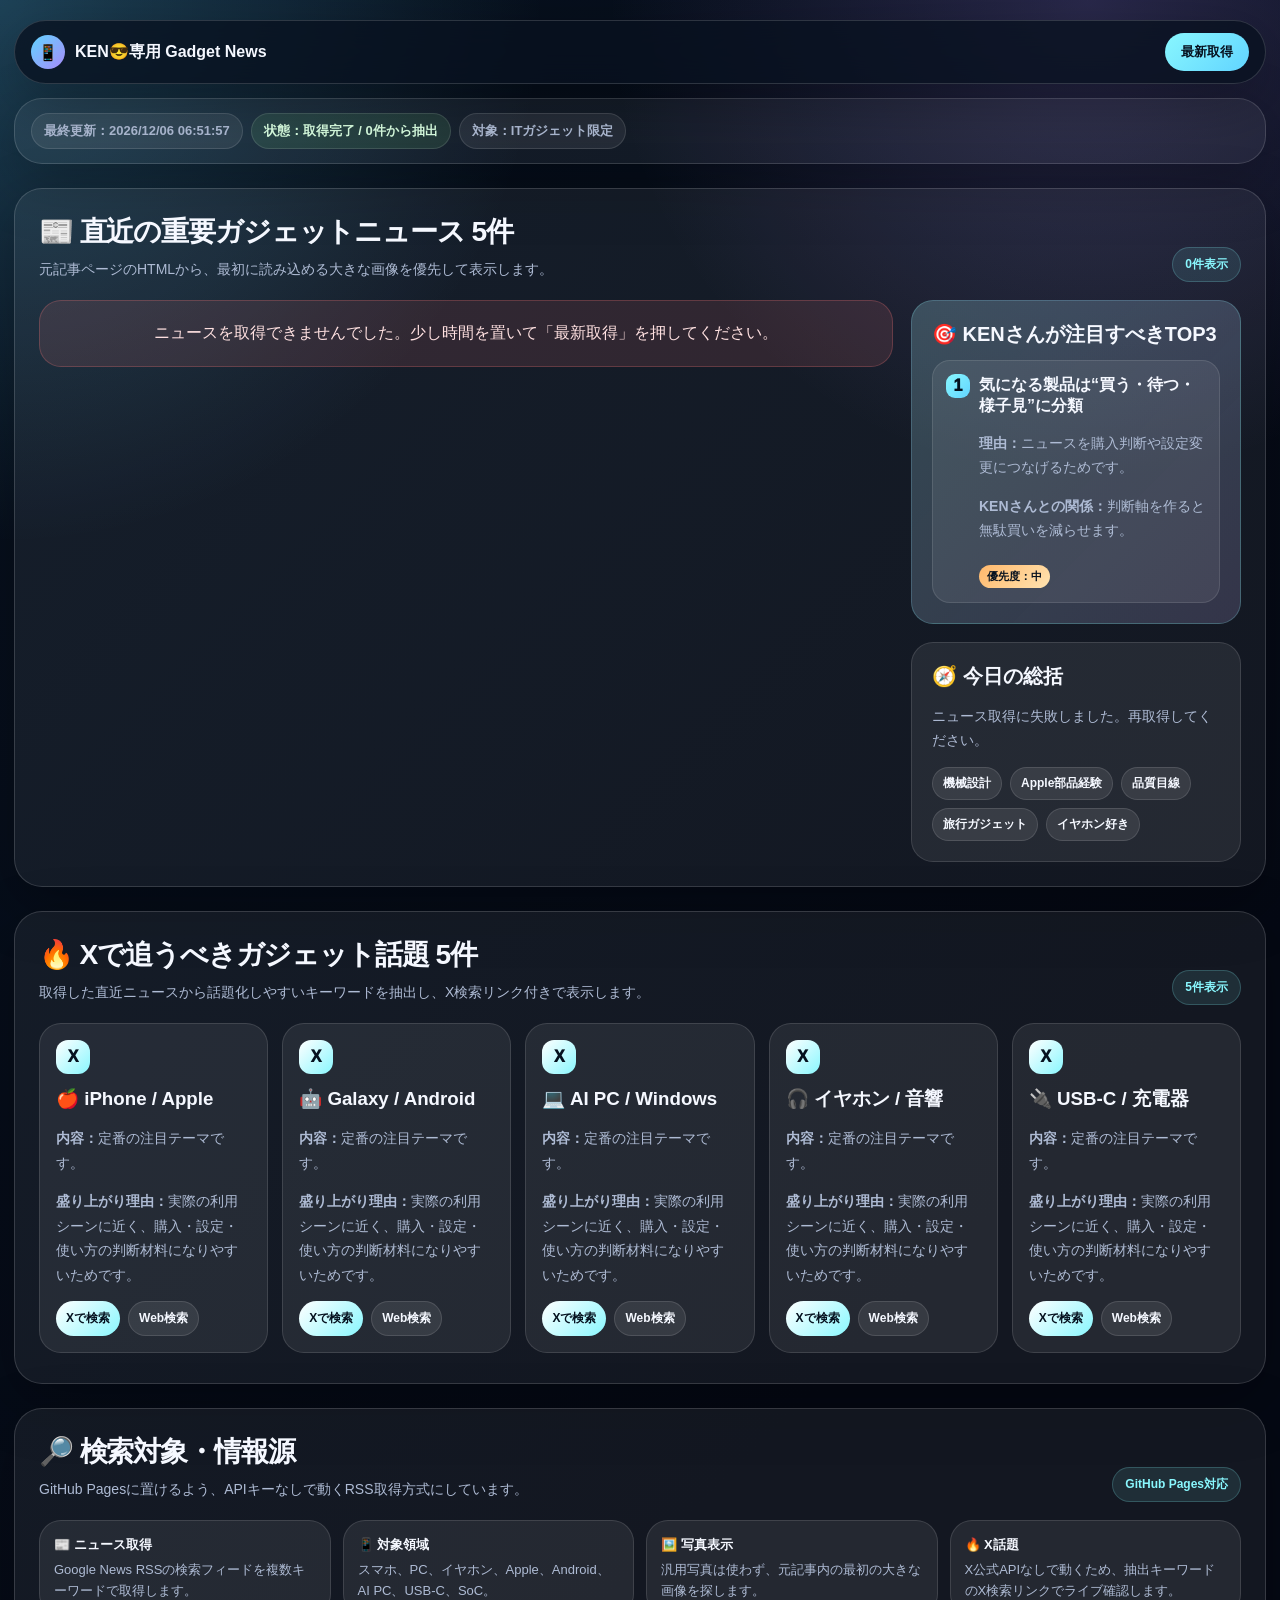
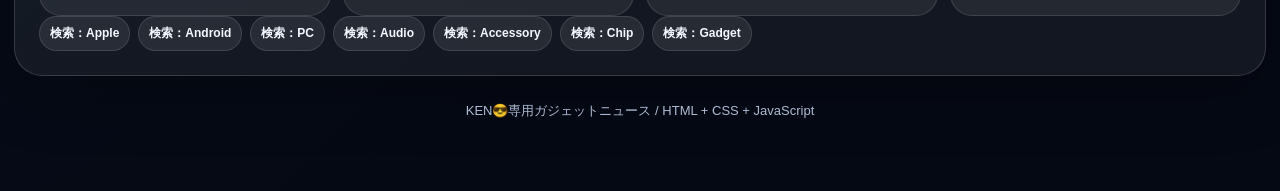
==== index.html @ 6e0c2f2b "Use first large image from source article page" ====
<!doctype html><html lang='ja'><head><meta charset='utf-8'><meta name='viewport' content='width=device-width,initial-scale=1'><title>KEN😎専用 ガジェットニュース</title><style>:root{--bg:#07111f;--line:rgba(255,255,255,.15);--text:#f5f8ff;--muted:#aebbd4;--cyan:#89f7fe;--blue:#61d4ff;--vio:#a78bfa;--orange:#ffb86b;--card:rgba(255,255,255,.075)}*{box-sizing:border-box}body{margin:0;color:var(--text);font-family:-apple-system,BlinkMacSystemFont,'Segoe UI','Noto Sans JP',sans-serif;background:radial-gradient(circle at 0 0,rgba(97,212,255,.25),transparent 34rem),radial-gradient(circle at 85% 0,rgba(167,139,250,.22),transparent 30rem),linear-gradient(135deg,var(--bg),#050914 72%)}a{color:inherit;text-decoration:none}.page{width:min(1360px,calc(100% - 28px));margin:auto;padding:20px 0 56px}.bar,.panel,.section{border:1px solid var(--line);background:rgba(255,255,255,.06);box-shadow:0 18px 60px rgba(0,0,0,.28)}.bar{position:sticky;top:10px;z-index:5;display:flex;justify-content:space-between;align-items:center;gap:12px;margin-bottom:14px;padding:12px 16px;border-radius:999px;background:rgba(8,17,31,.78);backdrop-filter:blur(18px)}.brand{display:flex;align-items:center;gap:10px;font-weight:900}.orb{width:34px;height:34px;display:grid;place-items:center;border-radius:50%;background:linear-gradient(135deg,var(--blue),var(--vio))}button{border:0;font:inherit;cursor:pointer}.refresh{padding:10px 16px;border-radius:999px;color:#06111f;font-size:13px;font-weight:900;background:linear-gradient(135deg,var(--cyan),var(--blue))}.refresh:disabled{opacity:.65}.panel{padding:14px 16px;margin-bottom:24px;border-radius:28px}.chips,.meta,.actions,.pills{display:flex;flex-wrap:wrap;gap:8px}.status,.chip,.tag,.link,.pill{display:inline-flex;align-items:center;border-radius:999px;font-weight:800}.status{min-height:36px;padding:8px 12px;color:var(--muted);font-size:13px;background:rgba(255,255,255,.075);border:1px solid rgba(255,255,255,.12)}.good{color:#d9ffe1;background:rgba(126,231,135,.12)}.warn{color:#fff2d5;background:rgba(255,184,107,.12)}.section{margin-top:24px;padding:24px;border-radius:28px}.head{display:flex;justify-content:space-between;align-items:end;gap:16px;margin-bottom:18px}.title{margin:0;font-size:clamp(22px,2.2vw,34px);letter-spacing:-.04em}.desc{margin:7px 0 0;color:var(--muted);line-height:1.7;font-size:14px}.tag{padding:8px 12px;color:var(--cyan);font-size:12px;background:rgba(137,247,254,.1);border:1px solid rgba(137,247,254,.2)}.layout{display:grid;grid-template-columns:minmax(0,1.45fr) minmax(330px,.55fr);gap:18px;align-items:start}.stack,.side,.todoList{display:grid;gap:18px}.side{position:sticky;top:86px}.card{position:relative;display:grid;grid-template-columns:190px 1fr;gap:16px;padding:16px;border-radius:22px;background:var(--card);border:1px solid rgba(255,255,255,.12);overflow:hidden}.card:before{content:attr(data-rank);position:absolute;right:14px;top:10px;color:rgba(255,255,255,.08);font-size:68px;font-weight:1000}.thumb{position:relative;min-height:145px;border-radius:18px;overflow:hidden;background:linear-gradient(135deg,rgba(137,247,254,.12),rgba(167,139,250,.1));display:flex;align-items:flex-end;padding:10px}.thumb img{position:absolute;inset:0;width:100%;height:100%;object-fit:cover}.thumb:after{content:'';position:absolute;inset:0;background:linear-gradient(180deg,rgba(0,0,0,.02),rgba(0,0,0,.64))}.label{position:relative;z-index:1;padding:5px 9px;border-radius:999px;color:#fff;background:rgba(0,0,0,.55);font-size:11px;font-weight:900}.body{position:relative;z-index:1}.chip{padding:5px 9px;color:var(--muted);font-size:11px;background:rgba(255,255,255,.07);border:1px solid rgba(255,255,255,.1)}.hot{color:#06111f;background:linear-gradient(135deg,var(--orange),#ffe3b1);border:0}.card h3,.buzz h3{margin:0;line-height:1.42}.card h3{font-size:clamp(17px,1.4vw,22px);padding-right:42px}.card p,.buzz p,.todo p,.summary p{color:var(--muted);line-height:1.75;font-size:14px}.insight{margin-top:10px;padding:10px 12px;border-radius:14px;background:rgba(137,247,254,.08);border:1px solid rgba(137,247,254,.16);color:#d9fbff;font-size:13px;line-height:1.65}.link{gap:6px;padding:8px 10px;color:var(--text);font-size:12px;font-weight:900;background:rgba(255,255,255,.085);border:1px solid rgba(255,255,255,.12)}.primary{color:#05111f;background:linear-gradient(135deg,#fff,var(--cyan));border:0}.personal,.summary,.buzz,.source{border-radius:22px;background:var(--card);border:1px solid rgba(255,255,255,.12)}.personal,.summary{padding:20px}.personal{background:linear-gradient(135deg,rgba(137,247,254,.15),rgba(167,139,250,.11)),rgba(255,255,255,.08);border-color:rgba(137,247,254,.22)}.personal h3,.summary h3{margin:0 0 12px;font-size:20px}.todo{position:relative;padding:14px 14px 14px 46px;border-radius:18px;background:rgba(255,255,255,.075);border:1px solid rgba(255,255,255,.11)}.num{position:absolute;left:13px;top:13px;width:24px;height:24px;display:grid;place-items:center;border-radius:9px;color:#04101d;font-weight:1000;background:linear-gradient(135deg,var(--cyan),var(--blue))}.priority{display:inline-flex;margin-top:8px;padding:4px 8px;border-radius:999px;font-size:11px;font-weight:1000;color:#06111f;background:linear-gradient(135deg,var(--orange),#ffe3b1)}.pill{padding:7px 10px;background:rgba(255,255,255,.09);border:1px solid rgba(255,255,255,.12);font-size:12px}.buzzGrid{display:grid;grid-template-columns:repeat(5,minmax(190px,1fr));gap:14px;overflow-x:auto;padding-bottom:6px}.buzz{min-height:250px;padding:16px}.x{width:34px;height:34px;display:grid;place-items:center;border-radius:12px;color:#06111f;font-weight:1000;background:linear-gradient(135deg,#fff,var(--cyan));margin-bottom:12px}.sources{display:grid;grid-template-columns:repeat(4,1fr);gap:12px}.source{padding:14px;color:var(--muted);font-size:13px;line-height:1.6}.source b{display:block;color:var(--text);margin-bottom:4px}.loading,.err{padding:18px;border-radius:22px;text-align:center;line-height:1.8}.loading{min-height:180px;display:grid;place-items:center;color:var(--muted);background:rgba(255,255,255,.055);border:1px dashed rgba(137,247,254,.28)}.spinner{width:32px;height:32px;margin:0 auto 12px;border-radius:50%;border:3px solid rgba(255,255,255,.18);border-top-color:var(--cyan);animation:spin 1s linear infinite}@keyframes spin{to{transform:rotate(360deg)}}.err{color:#ffe1e1;background:rgba(255,123,123,.12);border:1px solid rgba(255,123,123,.24)}.footer{margin-top:24px;color:var(--muted);text-align:center;line-height:1.7;font-size:13px}@media(max-width:1180px){.layout,.sources{grid-template-columns:1fr}.side{position:static}.buzzGrid{grid-template-columns:repeat(5,250px)}}@media(max-width:720px){.page{width:min(100% - 20px,1360px);padding-top:10px}.brand span:last-child{max-width:170px;overflow:hidden;text-overflow:ellipsis;white-space:nowrap}.panel,.section{padding:18px;border-radius:24px}.head{align-items:flex-start;flex-direction:column}.card{grid-template-columns:1fr}.thumb{min-height:220px}.buzzGrid{grid-template-columns:repeat(5,82vw)}}</style></head><body><main class='page'><header class='bar'><div class='brand'><span class='orb'>📱</span><span>KEN😎専用 Gadget News</span></div><button class='refresh' id='refreshBtn'>最新取得</button></header><section class='panel'><div class='chips'><span class='status' id='updatedAt'>最終更新：未取得</span><span class='status' id='fetchStatus'>状態：待機中</span><span class='status'>対象：ITガジェット限定</span></div></section><section class='section'><div class='head'><div><h2 class='title'>📰 直近の重要ガジェットニュース 5件</h2><p class='desc'>元記事ページのHTMLから、最初に読み込める大きな画像を優先して表示します。</p></div><span class='tag' id='newsCount'>取得待ち</span></div><div class='layout'><div class='stack' id='newsList'><div class='loading'><div><div class='spinner'></div>「最新取得」を押すと、Webから最新ガジェットニュースを取得します。</div></div></div><aside class='side'><section class='personal'><h3>🎯 KENさんが注目すべきTOP3</h3><div class='todoList' id='todoList'><div class='todo'><span class='num'>1</span><b>ニュース取得後に自動生成</b><p>設計・品質・Apple製品・イヤホン・旅行利用の目線で提案します。</p><span class='priority'>優先度：高</span></div></div></section><section class='summary'><h3>🧭 今日の総括</h3><p id='summaryText'>最新取得後に、今日のガジェット業界の流れを3〜5行で自動要約します。</p><div class='pills'><span class='pill'>機械設計</span><span class='pill'>Apple部品経験</span><span class='pill'>品質目線</span><span class='pill'>旅行ガジェット</span><span class='pill'>イヤホン好き</span></div></section></aside></div></section><section class='section'><div class='head'><div><h2 class='title'>🔥 Xで追うべきガジェット話題 5件</h2><p class='desc'>取得した直近ニュースから話題化しやすいキーワードを抽出し、X検索リンク付きで表示します。</p></div><span class='tag' id='buzzCount'>取得待ち</span></div><div class='buzzGrid' id='buzzList'><article class='buzz'><div class='x'>X</div><h3>取得待ち</h3><p>ニュース取得後に、Xで追うべきガジェット話題を生成します。</p></article></div></section><section class='section'><div class='head'><div><h2 class='title'>🔎 検索対象・情報源</h2><p class='desc'>GitHub Pagesに置けるよう、APIキーなしで動くRSS取得方式にしています。</p></div><span class='tag'>GitHub Pages対応</span></div><div class='sources'><div class='source'><b>📰 ニュース取得</b>Google News RSSの検索フィードを複数キーワードで取得します。</div><div class='source'><b>📱 対象領域</b>スマホ、PC、イヤホン、Apple、Android、AI PC、USB-C、SoC。</div><div class='source'><b>🖼️ 写真表示</b>汎用写真は使わず、元記事内の最初の大きな画像を探します。</div><div class='source'><b>🔥 X話題</b>X公式APIなしで動くため、抽出キーワードのX検索リンクでライブ確認します。</div></div><div class='chips' id='searchShortcuts'></div></section><p class='footer'>KEN😎専用ガジェットニュース / HTML + CSS + JavaScript</p></main><script>const C={maxAgeHours:72,cacheKey:'ken-gadget-news-cache-v11',base:'https://news.google.com/rss/search',queries:[['Apple','Apple OR iPhone OR iPad OR MacBook OR AirPods OR Apple Watch ガジェット'],['Android','Android OR Galaxy OR Pixel OR Xperia OR AQUOS スマートフォン ガジェット'],['PC','AI PC OR Copilot PC OR Windows ノートPC OR Snapdragon X OR Intel OR AMD ガジェット'],['Audio','イヤホン OR ヘッドホン OR AirPods OR Bose OR Sony ガジェット'],['Accessory','USB-C OR 充電器 OR ケーブル OR モバイルバッテリー OR 周辺機器 MagSafe ケース ガジェット'],['Chip','半導体 OR SoC OR Snapdragon OR Dimensity OR Apple silicon スマートフォン PC'],['Gadget','スマートウォッチ OR タブレット OR ガジェット 新製品 レビュー']],topics:[['iPhone / Apple','🍎',['iPhone','Apple','iPad','Mac','AirPods','Apple Watch','iOS'],'iPhone OR Apple OR AirPods OR MacBook'],['Galaxy / Android','🤖',['Android','Galaxy','Pixel','Xperia','AQUOS','OPPO','Xiaomi'],'Galaxy OR Pixel OR Android OR Xperia'],['AI PC / Windows','💻',['AI PC','Copilot','Windows','Snapdragon X','Intel','AMD','NPU'],'AI PC OR Copilot PC OR Windows NPU'],['イヤホン / 音響','🎧',['イヤホン','ヘッドホン','AirPods','Bose','Sony','ノイズキャンセリング','ノイキャン'],'イヤホン OR AirPods OR Bose OR ノイキャン'],['USB-C / 充電器','🔌',['USB-C','充電器','ケーブル','モバイルバッテリー','Qi2','GaN','MagSafe','ケース'],'USB-C OR 充電器 OR MagSafe OR ケース'],['SoC / 半導体','🧠',['SoC','半導体','Snapdragon','Dimensity','Apple silicon','チップ','NPU'],'Snapdragon OR SoC OR 半導体 OR NPU']]};const $=id=>document.getElementById(id),E={btn:$('refreshBtn'),news:$('newsList'),buzz:$('buzzList'),todo:$('todoList'),summary:$('summaryText'),updated:$('updatedAt'),status:$('fetchStatus'),newsCount:$('newsCount'),buzzCount:$('buzzCount'),shortcuts:$('searchShortcuts')};const esc=s=>String(s||'').replaceAll('&','&amp;').replaceAll('<','&lt;').replaceAll('>','&gt;').replaceAll('"','&quot;').replaceAll("'",'&#039;');const strip=h=>{let d=document.createElement('div');d.innerHTML=h||'';return(d.textContent||d.innerText||'').replace(/\s+/g,' ').trim()};const clean=t=>String(t||'').replace(/\s+-\s+[^-]{2,40}$/g,'').replace(/\s+\|\s+.+$/g,'').replace(/\s+/g,' ').trim();const dt=x=>{let d=new Date(x);return isNaN(d)?'日時不明':new Intl.DateTimeFormat('ja-JP',{month:'2-digit',day:'2-digit',hour:'2-digit',minute:'2-digit'}).format(d)};const now=()=>new Intl.DateTimeFormat('ja-JP',{year:'numeric',month:'2-digit',day:'2-digit',hour:'2-digit',minute:'2-digit',second:'2-digit'}).format(new Date());const age=x=>{let d=new Date(x);return isNaN(d)?9999:(Date.now()-d)/36e5};const gnews=q=>C.base+'?'+new URLSearchParams({q:`(${q}) when:${Math.ceil(C.maxAgeHours/24)}d`,hl:'ja',gl:'JP',ceid:'JP:ja'});const xurl=q=>'https://x.com/search?q='+encodeURIComponent(q+' lang:ja')+'&src=typed_query&f=live';const google=q=>'https://www.google.com/search?q='+encodeURIComponent(q);const norm=(u,b)=>{u=String(u||'').trim();if(!u||u.startsWith('data:'))return'';try{return new URL(u,b||location.href).href}catch{return u}};function decodeGN(u){try{let url=new URL(u);if(!/news\.google\./.test(url.hostname)||!url.pathname.includes('/articles/'))return u;let id=url.pathname.split('/articles/')[1].split(/[/?#]/)[0],b=id.replace(/-/g,'+').replace(/_/g,'/');while(b.length%4)b+='=';let txt=new TextDecoder('utf-8').decode(Uint8Array.from(atob(b),c=>c.charCodeAt(0))),m=txt.match(/https?:\/\/[^\s"'<>\)\]]+/g);return(m||[]).find(x=>!/google\./.test(x))||u}catch(e){return u}}const imgHtml=(h,b)=>{let d=document.createElement('div');d.innerHTML=h||'';let i=d.querySelector('img,source');let s=i?.getAttribute('src')||i?.getAttribute('data-src')||i?.getAttribute('data-original')||i?.getAttribute('srcset')||i?.getAttribute('data-srcset')||'';if(s.includes(','))s=s.split(',').pop().trim().split(' ')[0];return norm(s,b)};const imgJson=i=>norm(i.thumbnail||i.enclosure?.link||i.enclosure?.url||imgHtml(i.description||i.content||''));async function fetchText(url){let r=await fetch(url);if(!r.ok)throw new Error(r.status);return r.text()}async function fetchJson(url){let r=await fetch(url);if(!r.ok)throw new Error(r.status);return r.json()}async function feed(url,label){try{let js=await fetchJson('https://api.rss2json.com/v1/api.json?rss_url='+encodeURIComponent(url));if(js.items)return js.items.map(i=>{let raw=i.link||i.guid||url;return{title:clean(i.title),link:decodeGN(raw),googleLink:raw,pubDate:i.pubDate||'',description:strip(i.description||i.content||''),imageUrl:imgJson(i),source:i.author||label,queryLabel:label}})}catch(e){}try{let xml=await fetchText('https://api.allorigins.win/raw?url='+encodeURIComponent(url)),doc=new DOMParser().parseFromString(xml,'application/xml');return[...doc.querySelectorAll('item')].map(i=>{let raw=i.querySelector('link')?.textContent||url;return{title:clean(i.querySelector('title')?.textContent),link:decodeGN(raw),googleLink:raw,pubDate:i.querySelector('pubDate')?.textContent||'',description:strip(i.querySelector('description')?.textContent),imageUrl:imgHtml(i.querySelector('description')?.textContent||''),source:i.querySelector('source')?.textContent||label,queryLabel:label}})}catch(e){return[]}}async function resolveGooglePage(u){u=decodeGN(u);if(!/news\.google\./.test(u))return u;for(const p of['https://api.allorigins.win/raw?url=','https://api.codetabs.com/v1/proxy?quest='])try{let h=await fetchText(p+encodeURIComponent(u)),m=h.match(/https?:\/\/(?![^\/]*google\.)[^"'<>\s]+/g);if(m)return m.find(x=>!/gstatic|googleusercontent|schema/i.test(x))||u}catch(e){}return u}function collectCandidates(doc,base){let out=[];let bad=/logo|icon|avatar|sprite|blank|pixel|favicon|profile|author|sns|button|banner|ad_|ads|tracking|analytics/i;[...doc.querySelectorAll('img,source')].forEach(el=>{let vals=[];['src','data-src','data-original','data-lazy-src','data-echo','data-url','content'].forEach(a=>vals.push(el.getAttribute(a)||''));['srcset','data-srcset'].forEach(a=>(el.getAttribute(a)||'').split(',').forEach(p=>vals.push(p.trim().split(' ')[0])));vals.map(v=>norm(v,base)).filter(v=>v&&!bad.test(v)).forEach(v=>{if(!out.includes(v))out.push(v)})});return out}function testImage(u){return new Promise(res=>{let im=new Image(),done=false;let finish=v=>{if(!done){done=true;res(v)}};im.referrerPolicy='no-referrer';im.onload=()=>finish({u,w:im.naturalWidth,h:im.naturalHeight,area:im.naturalWidth*im.naturalHeight});im.onerror=()=>finish(null);setTimeout(()=>finish(null),3500);im.src=u})}async function firstLarge(cands){for(const u of cands.slice(0,30)){let r=await testImage(u);if(r&&r.w>=300&&r.h>=160&&r.area>=70000)return r.u}for(const u of cands.slice(0,30)){let r=await testImage(u);if(r&&r.w>=220&&r.h>=120&&r.area>=35000)return r.u}return''}async function sourceImage(url){let real=await resolveGooglePage(url);for(const p of['https://api.allorigins.win/raw?url=','https://api.codetabs.com/v1/proxy?quest=']){try{let html=await fetchText(p+encodeURIComponent(real)),doc=new DOMParser().parseFromString(html,'text/html'),base=doc.querySelector('link[rel="canonical"]')?.href||doc.querySelector('meta[property="og:url"]')?.content||real,cands=collectCandidates(doc,base),img=await firstLarge(cands);if(img)return{img,url:real}}catch(e){}}return{img:'',url:real}}function cat(text){let cs=[['Accessory','🔌',/(usb-c|充電器|ケーブル|モバイルバッテリー|qi2|gan|周辺機器|case|ケース|magsafe|magnet|マグネット)/i],['Apple','🍎',/(iphone|ipad|mac|macbook|airpods|apple watch|apple|ios|macos)/i],['Android','🤖',/(android|galaxy|pixel|xperia|aquos|oppo|xiaomi)/i],['PC','💻',/(pc|windows|copilot|snapdragon x|intel|amd|npu|ノートpc|ai pc|surface)/i],['Audio','🎧',/(イヤホン|ヘッドホン|airpods|bose|sony|ノイキャン|ノイズキャンセリング)/i],['Chip','🧠',/(半導体|soc|snapdragon|dimensity|apple silicon|チップ|npu)/i]];let f=cs.find(c=>c[2].test(text));return f?{name:f[0],icon:f[1]}:{name:'Gadget',icon:'📱'}}function score(a){let text=`${a.title} ${a.description} ${a.source} ${a.queryLabel}`,c=cat(text),s=Math.max(0,80-age(a.pubDate))*.7;['発表','発売','新型','新製品','レビュー','比較','アップデート','不具合','仕様','リーク','噂','公式','AI','NPU','SoC','半導体','カメラ','バッテリー','USB-C','充電','防水','耐久','価格','予約','MagSafe','ケース','マグネット'].forEach(w=>{if(text.toLowerCase().includes(w.toLowerCase()))s+=7});if(['Apple','Android','PC','Audio','Accessory','Chip'].includes(c.name))s+=18;a.category=c;a.score=Math.round(s);return a}const related=a=>['iphone','ipad','mac','macbook','airpods','apple watch','apple','android','galaxy','pixel','xperia','aquos','スマホ','スマートフォン','pc','ノートpc','windows','イヤホン','ヘッドホン','ガジェット','usb-c','充電器','ケーブル','モバイルバッテリー','スマートウォッチ','タブレット','半導体','soc','snapdragon','dimensity','npu','ai pc','周辺機器','カメラ','ディスプレイ','magsafe','ケース','マグネット'].some(w=>`${a.title} ${a.description} ${a.queryLabel}`.toLowerCase().includes(w));function why(a){let x=`${a.title} ${a.description}`;if(/不具合|リコール|発熱|故障|脆弱性|注意|問題/i.test(x))return'購入判断や手持ちデバイスの安全性・安定性に直結する可能性があります。';if(/発売|予約|販売開始|価格|値下げ|セール/i.test(x))return'買う・待つ・比較する判断に影響します。価格と仕様のバランス確認が必要です。';if(/ai|npu|soc|snapdragon|半導体|チップ/i.test(x))return'今後のスマホ・PCの性能、電池持ち、AI機能の差につながる基盤技術だからです。';return'ガジェットの新製品・仕様・使い勝手の変化を把握するうえで、直近性と関連性が高い話題です。'}function insight(a){let x=`${a.title} ${a.description}`;if(/usb-c|充電器|ケーブル|コネクタ|端子|接点|充電|magsafe|ケース|マグネット/i.test(x))return'外から見えない接点品質、磁力、発熱、耐久性、互換性まで見る価値があります。';if(/iphone|apple|airpods|mac|ipad|apple watch/i.test(x))return'Apple製品の設計思想・品質基準・ユーザー体験の変化を見るのに向いています。';return'ガジェット選びや日々の使い方を改善するヒントとして確認したい話題です。'}const stars=s=>s>=95?'★★★★★':s>=75?'★★★★☆':s>=55?'★★★☆☆':s>=35?'★★☆☆☆':'★☆☆☆☆';const desc=a=>a.description&&a.description.length>30?a.description.slice(0,120)+(a.description.length>120?'…':''):'ITガジェット関連の直近ニュースです。';function renderNews(as){let top=as.slice(0,5);E.newsCount.textContent=`${top.length}件表示`;if(!top.length){E.news.innerHTML=`<div class="err">ニュースを取得できませんでした。少し時間を置いて「最新取得」を押してください。</div>`;return}E.news.innerHTML=top.map((a,i)=>`<article class="card" data-rank="${String(i+1).padStart(2,'0')}"><div class="thumb" id="thumb${i}"><span class="label" id="label${i}">元記事画像を取得中</span></div><div class="body"><div class="meta"><span class="chip hot">重要度 ${stars(a.score)}</span><span class="chip">${esc(a.category.name)}</span><span class="chip">${age(a.pubDate)<24?'直近24h':'直近72h'}</span><span class="chip">${esc(dt(a.pubDate))}</span></div><h3>${esc(a.title)}</h3><p><b>概要：</b>${esc(desc(a))}</p><p><b>なぜ重要か：</b>${esc(why(a))}</p><div class="insight"><b>KENさんの注目ポイント：</b>${esc(insight(a))}</div><div class="actions"><a class="link primary" id="open${i}" href="${a.link}" target="_blank" rel="noopener">記事を開く</a><a class="link" href="${xurl(a.title)}" target="_blank" rel="noopener">Xで反応を見る</a><span class="link">出典：${esc(a.source||'Google News')}</span></div></div></article>`).join('');hydrateImages(top,as)}async function hydrateImages(top,all){await Promise.all(top.map(async(a,i)=>{let r=await sourceImage(a.link);if(r.url){a.link=r.url;let op=$('open'+i);if(op)op.href=r.url}if(r.img){a.imageUrl=r.img;let th=$('thumb'+i);if(th)th.insertAdjacentHTML('afterbegin',`<img src="${esc(r.img)}" alt="${esc(a.title)}" loading="lazy" referrerpolicy="no-referrer">`);let la=$('label'+i);if(la)la.textContent='元記事の大きな画像'}else{let la=$('label'+i);if(la)la.textContent='元記事画像なし'}}));try{localStorage.setItem(C.cacheKey,JSON.stringify({savedAt:new Date().toISOString(),articles:all}))}catch(e){}}function topics(as){let r=C.topics.map(([key,icon,terms,q])=>{let m=as.filter(a=>terms.some(term=>`${a.title} ${a.description} ${a.queryLabel}`.toLowerCase().includes(term.toLowerCase()))),s=m.reduce((x,a)=>x+a.score,0)+m.length*20;return{key,icon,q,matched:m,score:s}}).filter(t=>t.score>0).sort((a,b)=>b.score-a.score);for(const [key,icon,terms,q]of C.topics){if(r.length>=5)break;if(!r.some(t=>t.key==key))r.push({key,icon,q,matched:[],score:0})}return r.slice(0,5)}function renderBuzz(ts){E.buzzCount.textContent=`${ts.length}件表示`;E.buzz.innerHTML=ts.map(t=>`<article class="buzz"><div class="x">X</div><h3>${esc(t.icon+' '+t.key)}</h3><p><b>内容：</b>${esc(t.matched[0]?`直近ニュースでは「${t.matched[0].title}」などが出ています。`:'定番の注目テーマです。')}</p><p><b>盛り上がり理由：</b>実際の利用シーンに近く、購入・設定・使い方の判断材料になりやすいためです。</p><div class="actions"><a class="link primary" href="${xurl(t.q)}" target="_blank" rel="noopener">Xで検索</a><a class="link" href="${google(t.q)}" target="_blank" rel="noopener">Web検索</a></div></article>`).join('')}function todos(as){let text=as.map(a=>`${a.title} ${a.description}`).join(' '),r=[];if(/iphone|apple|airpods|mac|ipad|apple watch|magsafe/i.test(text))r.push(['Apple関連ニュースは仕様変更と品質目線で深掘り','Apple周辺製品は小さな仕様変更でも使い勝手や部品設計に大きく影響します。','iPhone部品やLightningコネクタの経験が活きます。','高']);if(/usb-c|充電器|ケーブル|モバイルバッテリー|qi2|gan|ケース|マグネット/i.test(text))r.push(['周辺機器は安全性・磁力・互換性を確認','発熱、充電速度、磁力、ケース品質は日常利用と旅行に直結します。','品質に強いKENさん向けです。','高']);r.push(['気になる製品は“買う・待つ・様子見”に分類','ニュースを購入判断や設定変更につなげるためです。','判断軸を作ると無駄買いを減らせます。','中']);return r.slice(0,3)}function renderTodo(ds){E.todo.innerHTML=ds.map((d,i)=>`<div class="todo"><span class="num">${i+1}</span><b>${esc(d[0])}</b><p><b>理由：</b>${esc(d[1])}</p><p><b>KENさんとの関係：</b>${esc(d[2])}</p><span class="priority">優先度：${esc(d[3])}</span></div>`).join('')}function summary(as,ts){if(!as.length){E.summary.textContent='ニュース取得に失敗しました。再取得してください。';return}let c={};as.slice(0,10).forEach(a=>c[a.category.name]=(c[a.category.name]||0)+1);let dom=Object.entries(c).sort((a,b)=>b[1]-a[1]).map(x=>x[0]).slice(0,3).join(' / '),tn=ts.slice(0,3).map(t=>t.key).join('、');E.summary.innerHTML=`今日のガジェット動向は、<b>${esc(dom||'スマホ・PC・周辺機器')}</b>周辺の話題が中心です。<br>Xで追うべきテーマは、<b>${esc(tn)}</b>です。<br>KENさん目線では、設計品質・耐久性・接続安定性・旅行時の使いやすさで評価するのが良さそうです。`}function all(as){let ts=topics(as);renderNews(as);renderBuzz(ts);renderTodo(todos(as));summary(as,ts);E.updated.textContent=`最終更新：${now()}`;E.status.textContent=`状態：取得完了 / ${as.length}件から抽出`;E.status.className='status good';localStorage.setItem(C.cacheKey,JSON.stringify({savedAt:new Date().toISOString(),articles:as}))}async function refresh(){E.news.innerHTML=`<div class="loading"><div><div class="spinner"></div>Webからガジェットニュースを取得中です。</div></div>`;E.status.textContent='状態：取得中…';E.status.className='status warn';E.btn.disabled=true;E.btn.textContent='取得中…';try{let arr=(await Promise.all(C.queries.map(q=>feed(gnews(q[1]),q[0])))).flat(),seen=new Set(),as=arr.filter(a=>a.title&&a.link).map(score).filter(related).filter(a=>{let k=clean(a.title).toLowerCase().replace(/[【】「」『』（）()［］\[\]、。・\s:：\-_/|｜]/g,'').slice(0,80);if(!k||seen.has(k))return false;seen.add(k);return true}).sort((a,b)=>b.score-a.score).slice(0,30);all(as)}catch(e){let c=JSON.parse(localStorage.getItem(C.cacheKey)||'null');if(c?.articles?.length){all(c.articles);E.status.textContent='状態：最新取得失敗 / キャッシュ表示';E.status.className='status warn'}else{renderNews([]);renderBuzz(topics([]));renderTodo(todos([]));summary([],[]);E.status.textContent='状態：取得失敗';E.status.className='status warn'}}finally{E.btn.disabled=false;E.btn.textContent='最新取得'}}function boot(){try{localStorage.removeItem('ken-gadget-news-cache-v10')}catch(e){}E.shortcuts.innerHTML=C.queries.map(q=>`<a class="link" href="${google(q[1])}" target="_blank" rel="noopener">検索：${esc(q[0])}</a>`).join('');E.btn.onclick=refresh;refresh()}boot();</script></body></html>
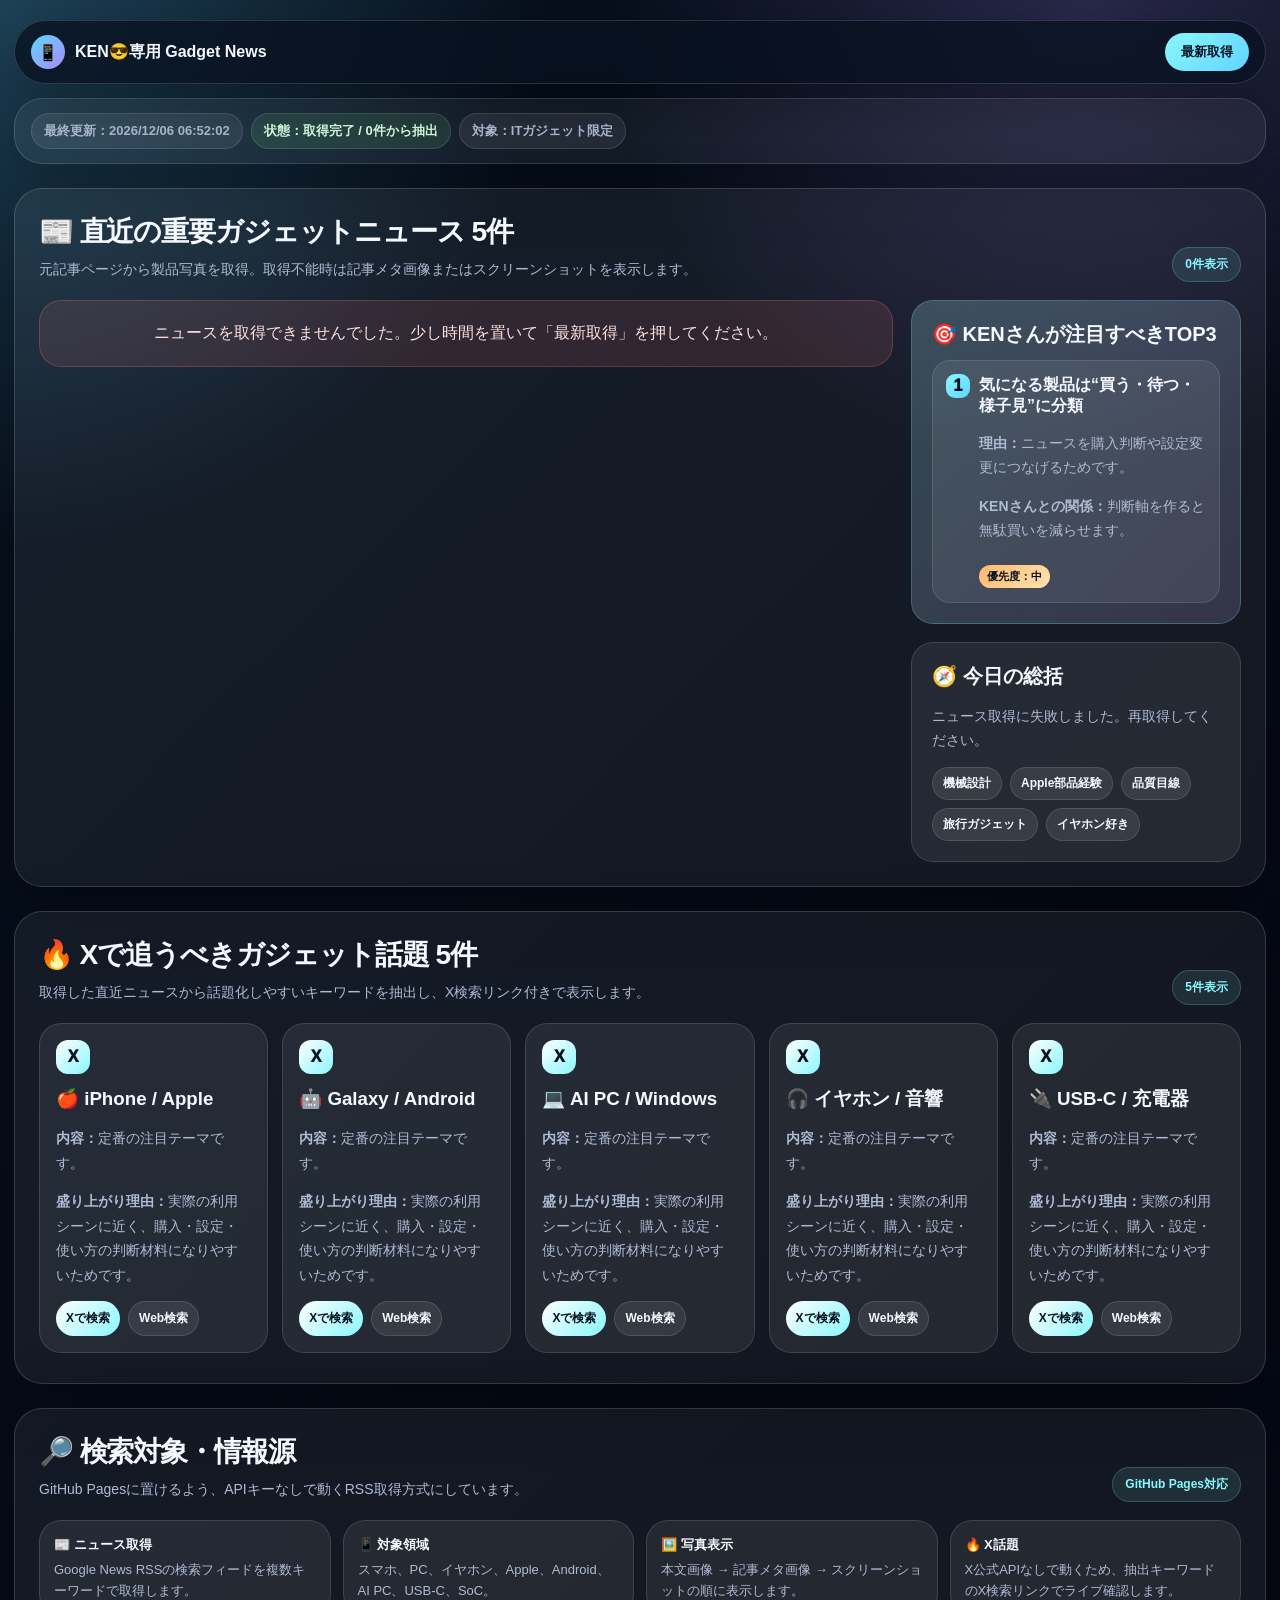
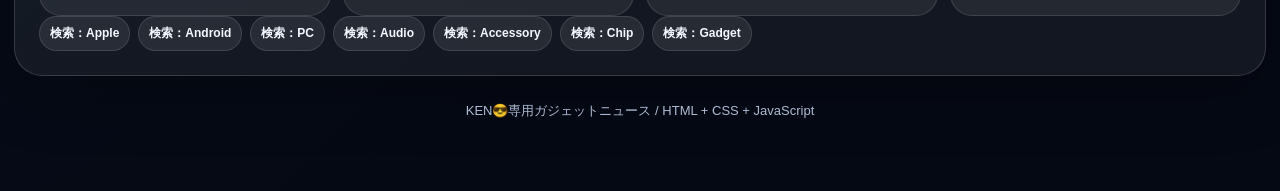
==== commit a1fbb8ee: "Simplify site and make thumbnails use source article images" ====
--- a/index.html
+++ b/index.html
@@ -1 +1 @@
-<!doctype html><html lang='ja'><head><meta charset='utf-8'><meta name='viewport' content='width=device-width,initial-scale=1'><title>KEN😎専用 ガジェットニュース</title><style>:root{--bg:#07111f;--line:rgba(255,255,255,.15);--text:#f5f8ff;--muted:#aebbd4;--cyan:#89f7fe;--blue:#61d4ff;--vio:#a78bfa;--orange:#ffb86b;--card:rgba(255,255,255,.075)}*{box-sizing:border-box}body{margin:0;color:var(--text);font-family:-apple-system,BlinkMacSystemFont,'Segoe UI','Noto Sans JP',sans-serif;background:radial-gradient(circle at 0 0,rgba(97,212,255,.25),transparent 34rem),radial-gradient(circle at 85% 0,rgba(167,139,250,.22),transparent 30rem),linear-gradient(135deg,var(--bg),#050914 72%)}a{color:inherit;text-decoration:none}.page{width:min(1360px,calc(100% - 28px));margin:auto;padding:20px 0 56px}.bar,.panel,.section{border:1px solid var(--line);background:rgba(255,255,255,.06);box-shadow:0 18px 60px rgba(0,0,0,.28)}.bar{position:sticky;top:10px;z-index:5;display:flex;justify-content:space-between;align-items:center;gap:12px;margin-bottom:14px;padding:12px 16px;border-radius:999px;background:rgba(8,17,31,.78);backdrop-filter:blur(18px)}.brand{display:flex;align-items:center;gap:10px;font-weight:900}.orb{width:34px;height:34px;display:grid;place-items:center;border-radius:50%;background:linear-gradient(135deg,var(--blue),var(--vio))}button{border:0;font:inherit;cursor:pointer}.refresh{padding:10px 16px;border-radius:999px;color:#06111f;font-size:13px;font-weight:900;background:linear-gradient(135deg,var(--cyan),var(--blue))}.refresh:disabled{opacity:.65}.panel{padding:14px 16px;margin-bottom:24px;border-radius:28px}.chips,.meta,.actions,.pills{display:flex;flex-wrap:wrap;gap:8px}.status,.chip,.tag,.link,.pill{display:inline-flex;align-items:center;border-radius:999px;font-weight:800}.status{min-height:36px;padding:8px 12px;color:var(--muted);font-size:13px;background:rgba(255,255,255,.075);border:1px solid rgba(255,255,255,.12)}.good{color:#d9ffe1;background:rgba(126,231,135,.12)}.warn{color:#fff2d5;background:rgba(255,184,107,.12)}.section{margin-top:24px;padding:24px;border-radius:28px}.head{display:flex;justify-content:space-between;align-items:end;gap:16px;margin-bottom:18px}.title{margin:0;font-size:clamp(22px,2.2vw,34px);letter-spacing:-.04em}.desc{margin:7px 0 0;color:var(--muted);line-height:1.7;font-size:14px}.tag{padding:8px 12px;color:var(--cyan);font-size:12px;background:rgba(137,247,254,.1);border:1px solid rgba(137,247,254,.2)}.layout{display:grid;grid-template-columns:minmax(0,1.45fr) minmax(330px,.55fr);gap:18px;align-items:start}.stack,.side,.todoList{display:grid;gap:18px}.side{position:sticky;top:86px}.card{position:relative;display:grid;grid-template-columns:190px 1fr;gap:16px;padding:16px;border-radius:22px;background:var(--card);border:1px solid rgba(255,255,255,.12);overflow:hidden}.card:before{content:attr(data-rank);position:absolute;right:14px;top:10px;color:rgba(255,255,255,.08);font-size:68px;font-weight:1000}.thumb{position:relative;min-height:145px;border-radius:18px;overflow:hidden;background:linear-gradient(135deg,rgba(137,247,254,.12),rgba(167,139,250,.1));display:flex;align-items:flex-end;padding:10px}.thumb img{position:absolute;inset:0;width:100%;height:100%;object-fit:cover}.thumb:after{content:'';position:absolute;inset:0;background:linear-gradient(180deg,rgba(0,0,0,.02),rgba(0,0,0,.64))}.label{position:relative;z-index:1;padding:5px 9px;border-radius:999px;color:#fff;background:rgba(0,0,0,.55);font-size:11px;font-weight:900}.body{position:relative;z-index:1}.chip{padding:5px 9px;color:var(--muted);font-size:11px;background:rgba(255,255,255,.07);border:1px solid rgba(255,255,255,.1)}.hot{color:#06111f;background:linear-gradient(135deg,var(--orange),#ffe3b1);border:0}.card h3,.buzz h3{margin:0;line-height:1.42}.card h3{font-size:clamp(17px,1.4vw,22px);padding-right:42px}.card p,.buzz p,.todo p,.summary p{color:var(--muted);line-height:1.75;font-size:14px}.insight{margin-top:10px;padding:10px 12px;border-radius:14px;background:rgba(137,247,254,.08);border:1px solid rgba(137,247,254,.16);color:#d9fbff;font-size:13px;line-height:1.65}.link{gap:6px;padding:8px 10px;color:var(--text);font-size:12px;font-weight:900;background:rgba(255,255,255,.085);border:1px solid rgba(255,255,255,.12)}.primary{color:#05111f;background:linear-gradient(135deg,#fff,var(--cyan));border:0}.personal,.summary,.buzz,.source{border-radius:22px;background:var(--card);border:1px solid rgba(255,255,255,.12)}.personal,.summary{padding:20px}.personal{background:linear-gradient(135deg,rgba(137,247,254,.15),rgba(167,139,250,.11)),rgba(255,255,255,.08);border-color:rgba(137,247,254,.22)}.personal h3,.summary h3{margin:0 0 12px;font-size:20px}.todo{position:relative;padding:14px 14px 14px 46px;border-radius:18px;background:rgba(255,255,255,.075);border:1px solid rgba(255,255,255,.11)}.num{position:absolute;left:13px;top:13px;width:24px;height:24px;display:grid;place-items:center;border-radius:9px;color:#04101d;font-weight:1000;background:linear-gradient(135deg,var(--cyan),var(--blue))}.priority{display:inline-flex;margin-top:8px;padding:4px 8px;border-radius:999px;font-size:11px;font-weight:1000;color:#06111f;background:linear-gradient(135deg,var(--orange),#ffe3b1)}.pill{padding:7px 10px;background:rgba(255,255,255,.09);border:1px solid rgba(255,255,255,.12);font-size:12px}.buzzGrid{display:grid;grid-template-columns:repeat(5,minmax(190px,1fr));gap:14px;overflow-x:auto;padding-bottom:6px}.buzz{min-height:250px;padding:16px}.x{width:34px;height:34px;display:grid;place-items:center;border-radius:12px;color:#06111f;font-weight:1000;background:linear-gradient(135deg,#fff,var(--cyan));margin-bottom:12px}.sources{display:grid;grid-template-columns:repeat(4,1fr);gap:12px}.source{padding:14px;color:var(--muted);font-size:13px;line-height:1.6}.source b{display:block;color:var(--text);margin-bottom:4px}.loading,.err{padding:18px;border-radius:22px;text-align:center;line-height:1.8}.loading{min-height:180px;display:grid;place-items:center;color:var(--muted);background:rgba(255,255,255,.055);border:1px dashed rgba(137,247,254,.28)}.spinner{width:32px;height:32px;margin:0 auto 12px;border-radius:50%;border:3px solid rgba(255,255,255,.18);border-top-color:var(--cyan);animation:spin 1s linear infinite}@keyframes spin{to{transform:rotate(360deg)}}.err{color:#ffe1e1;background:rgba(255,123,123,.12);border:1px solid rgba(255,123,123,.24)}.footer{margin-top:24px;color:var(--muted);text-align:center;line-height:1.7;font-size:13px}@media(max-width:1180px){.layout,.sources{grid-template-columns:1fr}.side{position:static}.buzzGrid{grid-template-columns:repeat(5,250px)}}@media(max-width:720px){.page{width:min(100% - 20px,1360px);padding-top:10px}.brand span:last-child{max-width:170px;overflow:hidden;text-overflow:ellipsis;white-space:nowrap}.panel,.section{padding:18px;border-radius:24px}.head{align-items:flex-start;flex-direction:column}.card{grid-template-columns:1fr}.thumb{min-height:220px}.buzzGrid{grid-template-columns:repeat(5,82vw)}}</style></head><body><main class='page'><header class='bar'><div class='brand'><span class='orb'>📱</span><span>KEN😎専用 Gadget News</span></div><button class='refresh' id='refreshBtn'>最新取得</button></header><section class='panel'><div class='chips'><span class='status' id='updatedAt'>最終更新：未取得</span><span class='status' id='fetchStatus'>状態：待機中</span><span class='status'>対象：ITガジェット限定</span></div></section><section class='section'><div class='head'><div><h2 class='title'>📰 直近の重要ガジェットニュース 5件</h2><p class='desc'>元記事ページのHTMLから、最初に読み込める大きな画像を優先して表示します。</p></div><span class='tag' id='newsCount'>取得待ち</span></div><div class='layout'><div class='stack' id='newsList'><div class='loading'><div><div class='spinner'></div>「最新取得」を押すと、Webから最新ガジェットニュースを取得します。</div></div></div><aside class='side'><section class='personal'><h3>🎯 KENさんが注目すべきTOP3</h3><div class='todoList' id='todoList'><div class='todo'><span class='num'>1</span><b>ニュース取得後に自動生成</b><p>設計・品質・Apple製品・イヤホン・旅行利用の目線で提案します。</p><span class='priority'>優先度：高</span></div></div></section><section class='summary'><h3>🧭 今日の総括</h3><p id='summaryText'>最新取得後に、今日のガジェット業界の流れを3〜5行で自動要約します。</p><div class='pills'><span class='pill'>機械設計</span><span class='pill'>Apple部品経験</span><span class='pill'>品質目線</span><span class='pill'>旅行ガジェット</span><span class='pill'>イヤホン好き</span></div></section></aside></div></section><section class='section'><div class='head'><div><h2 class='title'>🔥 Xで追うべきガジェット話題 5件</h2><p class='desc'>取得した直近ニュースから話題化しやすいキーワードを抽出し、X検索リンク付きで表示します。</p></div><span class='tag' id='buzzCount'>取得待ち</span></div><div class='buzzGrid' id='buzzList'><article class='buzz'><div class='x'>X</div><h3>取得待ち</h3><p>ニュース取得後に、Xで追うべきガジェット話題を生成します。</p></article></div></section><section class='section'><div class='head'><div><h2 class='title'>🔎 検索対象・情報源</h2><p class='desc'>GitHub Pagesに置けるよう、APIキーなしで動くRSS取得方式にしています。</p></div><span class='tag'>GitHub Pages対応</span></div><div class='sources'><div class='source'><b>📰 ニュース取得</b>Google News RSSの検索フィードを複数キーワードで取得します。</div><div class='source'><b>📱 対象領域</b>スマホ、PC、イヤホン、Apple、Android、AI PC、USB-C、SoC。</div><div class='source'><b>🖼️ 写真表示</b>汎用写真は使わず、元記事内の最初の大きな画像を探します。</div><div class='source'><b>🔥 X話題</b>X公式APIなしで動くため、抽出キーワードのX検索リンクでライブ確認します。</div></div><div class='chips' id='searchShortcuts'></div></section><p class='footer'>KEN😎専用ガジェットニュース / HTML + CSS + JavaScript</p></main><script>const C={maxAgeHours:72,cacheKey:'ken-gadget-news-cache-v11',base:'https://news.google.com/rss/search',queries:[['Apple','Apple OR iPhone OR iPad OR MacBook OR AirPods OR Apple Watch ガジェット'],['Android','Android OR Galaxy OR Pixel OR Xperia OR AQUOS スマートフォン ガジェット'],['PC','AI PC OR Copilot PC OR Windows ノートPC OR Snapdragon X OR Intel OR AMD ガジェット'],['Audio','イヤホン OR ヘッドホン OR AirPods OR Bose OR Sony ガジェット'],['Accessory','USB-C OR 充電器 OR ケーブル OR モバイルバッテリー OR 周辺機器 MagSafe ケース ガジェット'],['Chip','半導体 OR SoC OR Snapdragon OR Dimensity OR Apple silicon スマートフォン PC'],['Gadget','スマートウォッチ OR タブレット OR ガジェット 新製品 レビュー']],topics:[['iPhone / Apple','🍎',['iPhone','Apple','iPad','Mac','AirPods','Apple Watch','iOS'],'iPhone OR Apple OR AirPods OR MacBook'],['Galaxy / Android','🤖',['Android','Galaxy','Pixel','Xperia','AQUOS','OPPO','Xiaomi'],'Galaxy OR Pixel OR Android OR Xperia'],['AI PC / Windows','💻',['AI PC','Copilot','Windows','Snapdragon X','Intel','AMD','NPU'],'AI PC OR Copilot PC OR Windows NPU'],['イヤホン / 音響','🎧',['イヤホン','ヘッドホン','AirPods','Bose','Sony','ノイズキャンセリング','ノイキャン'],'イヤホン OR AirPods OR Bose OR ノイキャン'],['USB-C / 充電器','🔌',['USB-C','充電器','ケーブル','モバイルバッテリー','Qi2','GaN','MagSafe','ケース'],'USB-C OR 充電器 OR MagSafe OR ケース'],['SoC / 半導体','🧠',['SoC','半導体','Snapdragon','Dimensity','Apple silicon','チップ','NPU'],'Snapdragon OR SoC OR 半導体 OR NPU']]};const $=id=>document.getElementById(id),E={btn:$('refreshBtn'),news:$('newsList'),buzz:$('buzzList'),todo:$('todoList'),summary:$('summaryText'),updated:$('updatedAt'),status:$('fetchStatus'),newsCount:$('newsCount'),buzzCount:$('buzzCount'),shortcuts:$('searchShortcuts')};const esc=s=>String(s||'').replaceAll('&','&amp;').replaceAll('<','&lt;').replaceAll('>','&gt;').replaceAll('"','&quot;').replaceAll("'",'&#039;');const strip=h=>{let d=document.createElement('div');d.innerHTML=h||'';return(d.textContent||d.innerText||'').replace(/\s+/g,' ').trim()};const clean=t=>String(t||'').replace(/\s+-\s+[^-]{2,40}$/g,'').replace(/\s+\|\s+.+$/g,'').replace(/\s+/g,' ').trim();const dt=x=>{let d=new Date(x);return isNaN(d)?'日時不明':new Intl.DateTimeFormat('ja-JP',{month:'2-digit',day:'2-digit',hour:'2-digit',minute:'2-digit'}).format(d)};const now=()=>new Intl.DateTimeFormat('ja-JP',{year:'numeric',month:'2-digit',day:'2-digit',hour:'2-digit',minute:'2-digit',second:'2-digit'}).format(new Date());const age=x=>{let d=new Date(x);return isNaN(d)?9999:(Date.now()-d)/36e5};const gnews=q=>C.base+'?'+new URLSearchParams({q:`(${q}) when:${Math.ceil(C.maxAgeHours/24)}d`,hl:'ja',gl:'JP',ceid:'JP:ja'});const xurl=q=>'https://x.com/search?q='+encodeURIComponent(q+' lang:ja')+'&src=typed_query&f=live';const google=q=>'https://www.google.com/search?q='+encodeURIComponent(q);const norm=(u,b)=>{u=String(u||'').trim();if(!u||u.startsWith('data:'))return'';try{return new URL(u,b||location.href).href}catch{return u}};function decodeGN(u){try{let url=new URL(u);if(!/news\.google\./.test(url.hostname)||!url.pathname.includes('/articles/'))return u;let id=url.pathname.split('/articles/')[1].split(/[/?#]/)[0],b=id.replace(/-/g,'+').replace(/_/g,'/');while(b.length%4)b+='=';let txt=new TextDecoder('utf-8').decode(Uint8Array.from(atob(b),c=>c.charCodeAt(0))),m=txt.match(/https?:\/\/[^\s"'<>\)\]]+/g);return(m||[]).find(x=>!/google\./.test(x))||u}catch(e){return u}}const imgHtml=(h,b)=>{let d=document.createElement('div');d.innerHTML=h||'';let i=d.querySelector('img,source');let s=i?.getAttribute('src')||i?.getAttribute('data-src')||i?.getAttribute('data-original')||i?.getAttribute('srcset')||i?.getAttribute('data-srcset')||'';if(s.includes(','))s=s.split(',').pop().trim().split(' ')[0];return norm(s,b)};const imgJson=i=>norm(i.thumbnail||i.enclosure?.link||i.enclosure?.url||imgHtml(i.description||i.content||''));async function fetchText(url){let r=await fetch(url);if(!r.ok)throw new Error(r.status);return r.text()}async function fetchJson(url){let r=await fetch(url);if(!r.ok)throw new Error(r.status);return r.json()}async function feed(url,label){try{let js=await fetchJson('https://api.rss2json.com/v1/api.json?rss_url='+encodeURIComponent(url));if(js.items)return js.items.map(i=>{let raw=i.link||i.guid||url;return{title:clean(i.title),link:decodeGN(raw),googleLink:raw,pubDate:i.pubDate||'',description:strip(i.description||i.content||''),imageUrl:imgJson(i),source:i.author||label,queryLabel:label}})}catch(e){}try{let xml=await fetchText('https://api.allorigins.win/raw?url='+encodeURIComponent(url)),doc=new DOMParser().parseFromString(xml,'application/xml');return[...doc.querySelectorAll('item')].map(i=>{let raw=i.querySelector('link')?.textContent||url;return{title:clean(i.querySelector('title')?.textContent),link:decodeGN(raw),googleLink:raw,pubDate:i.querySelector('pubDate')?.textContent||'',description:strip(i.querySelector('description')?.textContent),imageUrl:imgHtml(i.querySelector('description')?.textContent||''),source:i.querySelector('source')?.textContent||label,queryLabel:label}})}catch(e){return[]}}async function resolveGooglePage(u){u=decodeGN(u);if(!/news\.google\./.test(u))return u;for(const p of['https://api.allorigins.win/raw?url=','https://api.codetabs.com/v1/proxy?quest='])try{let h=await fetchText(p+encodeURIComponent(u)),m=h.match(/https?:\/\/(?![^\/]*google\.)[^"'<>\s]+/g);if(m)return m.find(x=>!/gstatic|googleusercontent|schema/i.test(x))||u}catch(e){}return u}function collectCandidates(doc,base){let out=[];let bad=/logo|icon|avatar|sprite|blank|pixel|favicon|profile|author|sns|button|banner|ad_|ads|tracking|analytics/i;[...doc.querySelectorAll('img,source')].forEach(el=>{let vals=[];['src','data-src','data-original','data-lazy-src','data-echo','data-url','content'].forEach(a=>vals.push(el.getAttribute(a)||''));['srcset','data-srcset'].forEach(a=>(el.getAttribute(a)||'').split(',').forEach(p=>vals.push(p.trim().split(' ')[0])));vals.map(v=>norm(v,base)).filter(v=>v&&!bad.test(v)).forEach(v=>{if(!out.includes(v))out.push(v)})});return out}function testImage(u){return new Promise(res=>{let im=new Image(),done=false;let finish=v=>{if(!done){done=true;res(v)}};im.referrerPolicy='no-referrer';im.onload=()=>finish({u,w:im.naturalWidth,h:im.naturalHeight,area:im.naturalWidth*im.naturalHeight});im.onerror=()=>finish(null);setTimeout(()=>finish(null),3500);im.src=u})}async function firstLarge(cands){for(const u of cands.slice(0,30)){let r=await testImage(u);if(r&&r.w>=300&&r.h>=160&&r.area>=70000)return r.u}for(const u of cands.slice(0,30)){let r=await testImage(u);if(r&&r.w>=220&&r.h>=120&&r.area>=35000)return r.u}return''}async function sourceImage(url){let real=await resolveGooglePage(url);for(const p of['https://api.allorigins.win/raw?url=','https://api.codetabs.com/v1/proxy?quest=']){try{let html=await fetchText(p+encodeURIComponent(real)),doc=new DOMParser().parseFromString(html,'text/html'),base=doc.querySelector('link[rel="canonical"]')?.href||doc.querySelector('meta[property="og:url"]')?.content||real,cands=collectCandidates(doc,base),img=await firstLarge(cands);if(img)return{img,url:real}}catch(e){}}return{img:'',url:real}}function cat(text){let cs=[['Accessory','🔌',/(usb-c|充電器|ケーブル|モバイルバッテリー|qi2|gan|周辺機器|case|ケース|magsafe|magnet|マグネット)/i],['Apple','🍎',/(iphone|ipad|mac|macbook|airpods|apple watch|apple|ios|macos)/i],['Android','🤖',/(android|galaxy|pixel|xperia|aquos|oppo|xiaomi)/i],['PC','💻',/(pc|windows|copilot|snapdragon x|intel|amd|npu|ノートpc|ai pc|surface)/i],['Audio','🎧',/(イヤホン|ヘッドホン|airpods|bose|sony|ノイキャン|ノイズキャンセリング)/i],['Chip','🧠',/(半導体|soc|snapdragon|dimensity|apple silicon|チップ|npu)/i]];let f=cs.find(c=>c[2].test(text));return f?{name:f[0],icon:f[1]}:{name:'Gadget',icon:'📱'}}function score(a){let text=`${a.title} ${a.description} ${a.source} ${a.queryLabel}`,c=cat(text),s=Math.max(0,80-age(a.pubDate))*.7;['発表','発売','新型','新製品','レビュー','比較','アップデート','不具合','仕様','リーク','噂','公式','AI','NPU','SoC','半導体','カメラ','バッテリー','USB-C','充電','防水','耐久','価格','予約','MagSafe','ケース','マグネット'].forEach(w=>{if(text.toLowerCase().includes(w.toLowerCase()))s+=7});if(['Apple','Android','PC','Audio','Accessory','Chip'].includes(c.name))s+=18;a.category=c;a.score=Math.round(s);return a}const related=a=>['iphone','ipad','mac','macbook','airpods','apple watch','apple','android','galaxy','pixel','xperia','aquos','スマホ','スマートフォン','pc','ノートpc','windows','イヤホン','ヘッドホン','ガジェット','usb-c','充電器','ケーブル','モバイルバッテリー','スマートウォッチ','タブレット','半導体','soc','snapdragon','dimensity','npu','ai pc','周辺機器','カメラ','ディスプレイ','magsafe','ケース','マグネット'].some(w=>`${a.title} ${a.description} ${a.queryLabel}`.toLowerCase().includes(w));function why(a){let x=`${a.title} ${a.description}`;if(/不具合|リコール|発熱|故障|脆弱性|注意|問題/i.test(x))return'購入判断や手持ちデバイスの安全性・安定性に直結する可能性があります。';if(/発売|予約|販売開始|価格|値下げ|セール/i.test(x))return'買う・待つ・比較する判断に影響します。価格と仕様のバランス確認が必要です。';if(/ai|npu|soc|snapdragon|半導体|チップ/i.test(x))return'今後のスマホ・PCの性能、電池持ち、AI機能の差につながる基盤技術だからです。';return'ガジェットの新製品・仕様・使い勝手の変化を把握するうえで、直近性と関連性が高い話題です。'}function insight(a){let x=`${a.title} ${a.description}`;if(/usb-c|充電器|ケーブル|コネクタ|端子|接点|充電|magsafe|ケース|マグネット/i.test(x))return'外から見えない接点品質、磁力、発熱、耐久性、互換性まで見る価値があります。';if(/iphone|apple|airpods|mac|ipad|apple watch/i.test(x))return'Apple製品の設計思想・品質基準・ユーザー体験の変化を見るのに向いています。';return'ガジェット選びや日々の使い方を改善するヒントとして確認したい話題です。'}const stars=s=>s>=95?'★★★★★':s>=75?'★★★★☆':s>=55?'★★★☆☆':s>=35?'★★☆☆☆':'★☆☆☆☆';const desc=a=>a.description&&a.description.length>30?a.description.slice(0,120)+(a.description.length>120?'…':''):'ITガジェット関連の直近ニュースです。';function renderNews(as){let top=as.slice(0,5);E.newsCount.textContent=`${top.length}件表示`;if(!top.length){E.news.innerHTML=`<div class="err">ニュースを取得できませんでした。少し時間を置いて「最新取得」を押してください。</div>`;return}E.news.innerHTML=top.map((a,i)=>`<article class="card" data-rank="${String(i+1).padStart(2,'0')}"><div class="thumb" id="thumb${i}"><span class="label" id="label${i}">元記事画像を取得中</span></div><div class="body"><div class="meta"><span class="chip hot">重要度 ${stars(a.score)}</span><span class="chip">${esc(a.category.name)}</span><span class="chip">${age(a.pubDate)<24?'直近24h':'直近72h'}</span><span class="chip">${esc(dt(a.pubDate))}</span></div><h3>${esc(a.title)}</h3><p><b>概要：</b>${esc(desc(a))}</p><p><b>なぜ重要か：</b>${esc(why(a))}</p><div class="insight"><b>KENさんの注目ポイント：</b>${esc(insight(a))}</div><div class="actions"><a class="link primary" id="open${i}" href="${a.link}" target="_blank" rel="noopener">記事を開く</a><a class="link" href="${xurl(a.title)}" target="_blank" rel="noopener">Xで反応を見る</a><span class="link">出典：${esc(a.source||'Google News')}</span></div></div></article>`).join('');hydrateImages(top,as)}async function hydrateImages(top,all){await Promise.all(top.map(async(a,i)=>{let r=await sourceImage(a.link);if(r.url){a.link=r.url;let op=$('open'+i);if(op)op.href=r.url}if(r.img){a.imageUrl=r.img;let th=$('thumb'+i);if(th)th.insertAdjacentHTML('afterbegin',`<img src="${esc(r.img)}" alt="${esc(a.title)}" loading="lazy" referrerpolicy="no-referrer">`);let la=$('label'+i);if(la)la.textContent='元記事の大きな画像'}else{let la=$('label'+i);if(la)la.textContent='元記事画像なし'}}));try{localStorage.setItem(C.cacheKey,JSON.stringify({savedAt:new Date().toISOString(),articles:all}))}catch(e){}}function topics(as){let r=C.topics.map(([key,icon,terms,q])=>{let m=as.filter(a=>terms.some(term=>`${a.title} ${a.description} ${a.queryLabel}`.toLowerCase().includes(term.toLowerCase()))),s=m.reduce((x,a)=>x+a.score,0)+m.length*20;return{key,icon,q,matched:m,score:s}}).filter(t=>t.score>0).sort((a,b)=>b.score-a.score);for(const [key,icon,terms,q]of C.topics){if(r.length>=5)break;if(!r.some(t=>t.key==key))r.push({key,icon,q,matched:[],score:0})}return r.slice(0,5)}function renderBuzz(ts){E.buzzCount.textContent=`${ts.length}件表示`;E.buzz.innerHTML=ts.map(t=>`<article class="buzz"><div class="x">X</div><h3>${esc(t.icon+' '+t.key)}</h3><p><b>内容：</b>${esc(t.matched[0]?`直近ニュースでは「${t.matched[0].title}」などが出ています。`:'定番の注目テーマです。')}</p><p><b>盛り上がり理由：</b>実際の利用シーンに近く、購入・設定・使い方の判断材料になりやすいためです。</p><div class="actions"><a class="link primary" href="${xurl(t.q)}" target="_blank" rel="noopener">Xで検索</a><a class="link" href="${google(t.q)}" target="_blank" rel="noopener">Web検索</a></div></article>`).join('')}function todos(as){let text=as.map(a=>`${a.title} ${a.description}`).join(' '),r=[];if(/iphone|apple|airpods|mac|ipad|apple watch|magsafe/i.test(text))r.push(['Apple関連ニュースは仕様変更と品質目線で深掘り','Apple周辺製品は小さな仕様変更でも使い勝手や部品設計に大きく影響します。','iPhone部品やLightningコネクタの経験が活きます。','高']);if(/usb-c|充電器|ケーブル|モバイルバッテリー|qi2|gan|ケース|マグネット/i.test(text))r.push(['周辺機器は安全性・磁力・互換性を確認','発熱、充電速度、磁力、ケース品質は日常利用と旅行に直結します。','品質に強いKENさん向けです。','高']);r.push(['気になる製品は“買う・待つ・様子見”に分類','ニュースを購入判断や設定変更につなげるためです。','判断軸を作ると無駄買いを減らせます。','中']);return r.slice(0,3)}function renderTodo(ds){E.todo.innerHTML=ds.map((d,i)=>`<div class="todo"><span class="num">${i+1}</span><b>${esc(d[0])}</b><p><b>理由：</b>${esc(d[1])}</p><p><b>KENさんとの関係：</b>${esc(d[2])}</p><span class="priority">優先度：${esc(d[3])}</span></div>`).join('')}function summary(as,ts){if(!as.length){E.summary.textContent='ニュース取得に失敗しました。再取得してください。';return}let c={};as.slice(0,10).forEach(a=>c[a.category.name]=(c[a.category.name]||0)+1);let dom=Object.entries(c).sort((a,b)=>b[1]-a[1]).map(x=>x[0]).slice(0,3).join(' / '),tn=ts.slice(0,3).map(t=>t.key).join('、');E.summary.innerHTML=`今日のガジェット動向は、<b>${esc(dom||'スマホ・PC・周辺機器')}</b>周辺の話題が中心です。<br>Xで追うべきテーマは、<b>${esc(tn)}</b>です。<br>KENさん目線では、設計品質・耐久性・接続安定性・旅行時の使いやすさで評価するのが良さそうです。`}function all(as){let ts=topics(as);renderNews(as);renderBuzz(ts);renderTodo(todos(as));summary(as,ts);E.updated.textContent=`最終更新：${now()}`;E.status.textContent=`状態：取得完了 / ${as.length}件から抽出`;E.status.className='status good';localStorage.setItem(C.cacheKey,JSON.stringify({savedAt:new Date().toISOString(),articles:as}))}async function refresh(){E.news.innerHTML=`<div class="loading"><div><div class="spinner"></div>Webからガジェットニュースを取得中です。</div></div>`;E.status.textContent='状態：取得中…';E.status.className='status warn';E.btn.disabled=true;E.btn.textContent='取得中…';try{let arr=(await Promise.all(C.queries.map(q=>feed(gnews(q[1]),q[0])))).flat(),seen=new Set(),as=arr.filter(a=>a.title&&a.link).map(score).filter(related).filter(a=>{let k=clean(a.title).toLowerCase().replace(/[【】「」『』（）()［］\[\]、。・\s:：\-_/|｜]/g,'').slice(0,80);if(!k||seen.has(k))return false;seen.add(k);return true}).sort((a,b)=>b.score-a.score).slice(0,30);all(as)}catch(e){let c=JSON.parse(localStorage.getItem(C.cacheKey)||'null');if(c?.articles?.length){all(c.articles);E.status.textContent='状態：最新取得失敗 / キャッシュ表示';E.status.className='status warn'}else{renderNews([]);renderBuzz(topics([]));renderTodo(todos([]));summary([],[]);E.status.textContent='状態：取得失敗';E.status.className='status warn'}}finally{E.btn.disabled=false;E.btn.textContent='最新取得'}}function boot(){try{localStorage.removeItem('ken-gadget-news-cache-v10')}catch(e){}E.shortcuts.innerHTML=C.queries.map(q=>`<a class="link" href="${google(q[1])}" target="_blank" rel="noopener">検索：${esc(q[0])}</a>`).join('');E.btn.onclick=refresh;refresh()}boot();</script></body></html>+<!doctype html><html lang="ja"><head><meta charset="utf-8"><meta name="viewport" content="width=device-width,initial-scale=1"><title>KEN😎専用 ガジェットニュース</title><style>:root{--bg:#07111f;--line:rgba(255,255,255,.15);--txt:#f5f8ff;--muted:#aebbd4;--cyan:#89f7fe;--blue:#61d4ff;--vio:#a78bfa;--orange:#ffb86b;--card:rgba(255,255,255,.075)}*{box-sizing:border-box}body{margin:0;color:var(--txt);font-family:-apple-system,BlinkMacSystemFont,"Segoe UI","Noto Sans JP",sans-serif;background:radial-gradient(circle at 0 0,rgba(97,212,255,.25),transparent 34rem),radial-gradient(circle at 85% 0,rgba(167,139,250,.22),transparent 30rem),linear-gradient(135deg,var(--bg),#050914 72%)}a{color:inherit;text-decoration:none}.page{width:min(1360px,calc(100% - 28px));margin:auto;padding:20px 0 56px}.bar,.panel,.section{border:1px solid var(--line);background:rgba(255,255,255,.06);box-shadow:0 18px 60px rgba(0,0,0,.28)}.bar{position:sticky;top:10px;z-index:5;display:flex;justify-content:space-between;align-items:center;gap:12px;margin-bottom:14px;padding:12px 16px;border-radius:999px;background:rgba(8,17,31,.78);backdrop-filter:blur(18px)}.brand{display:flex;align-items:center;gap:10px;font-weight:900}.orb{width:34px;height:34px;display:grid;place-items:center;border-radius:50%;background:linear-gradient(135deg,var(--blue),var(--vio))}button{border:0;font:inherit;cursor:pointer}.refresh{padding:10px 16px;border-radius:999px;color:#06111f;font-size:13px;font-weight:900;background:linear-gradient(135deg,var(--cyan),var(--blue))}.panel{padding:14px 16px;margin-bottom:24px;border-radius:28px}.chips,.meta,.actions,.pills{display:flex;flex-wrap:wrap;gap:8px}.status,.chip,.tag,.link,.pill{display:inline-flex;align-items:center;border-radius:999px;font-weight:800}.status{min-height:36px;padding:8px 12px;color:var(--muted);font-size:13px;background:rgba(255,255,255,.075);border:1px solid rgba(255,255,255,.12)}.good{color:#d9ffe1;background:rgba(126,231,135,.12)}.warn{color:#fff2d5;background:rgba(255,184,107,.12)}.section{margin-top:24px;padding:24px;border-radius:28px}.head{display:flex;justify-content:space-between;align-items:end;gap:16px;margin-bottom:18px}.title{margin:0;font-size:clamp(22px,2.2vw,34px);letter-spacing:-.04em}.desc{margin:7px 0 0;color:var(--muted);line-height:1.7;font-size:14px}.tag{padding:8px 12px;color:var(--cyan);font-size:12px;background:rgba(137,247,254,.1);border:1px solid rgba(137,247,254,.2)}.layout{display:grid;grid-template-columns:minmax(0,1.45fr) minmax(330px,.55fr);gap:18px;align-items:start}.stack,.side,.todoList{display:grid;gap:18px}.side{position:sticky;top:86px}.card{position:relative;display:grid;grid-template-columns:230px 1fr;gap:16px;padding:16px;border-radius:22px;background:var(--card);border:1px solid rgba(255,255,255,.12);overflow:hidden}.card:before{content:attr(data-rank);position:absolute;right:14px;top:10px;color:rgba(255,255,255,.08);font-size:68px;font-weight:1000}.thumb{position:relative;min-height:170px;border-radius:18px;overflow:hidden;background:linear-gradient(135deg,rgba(137,247,254,.12),rgba(167,139,250,.1));display:grid;place-items:center;color:var(--muted);font-size:12px;font-weight:900}.thumb img{position:absolute;inset:0;width:100%;height:100%;object-fit:cover}.thumb:after{content:"";position:absolute;inset:0;background:linear-gradient(180deg,rgba(0,0,0,.02),rgba(0,0,0,.62))}.label{position:absolute;left:10px;bottom:10px;z-index:1;padding:5px 9px;border-radius:999px;color:#fff;background:rgba(0,0,0,.58);font-size:11px;font-weight:900}.body{position:relative;z-index:1}.chip{padding:5px 9px;color:var(--muted);font-size:11px;background:rgba(255,255,255,.07);border:1px solid rgba(255,255,255,.1)}.hot{color:#06111f;background:linear-gradient(135deg,var(--orange),#ffe3b1);border:0}.card h3,.buzz h3{margin:0;line-height:1.42}.card h3{font-size:clamp(17px,1.4vw,22px);padding-right:42px}.card p,.buzz p,.todo p,.summary p{color:var(--muted);line-height:1.75;font-size:14px}.insight{margin-top:10px;padding:10px 12px;border-radius:14px;background:rgba(137,247,254,.08);border:1px solid rgba(137,247,254,.16);color:#d9fbff;font-size:13px;line-height:1.65}.link{gap:6px;padding:8px 10px;color:var(--txt);font-size:12px;font-weight:900;background:rgba(255,255,255,.085);border:1px solid rgba(255,255,255,.12)}.primary{color:#05111f;background:linear-gradient(135deg,#fff,var(--cyan));border:0}.personal,.summary,.buzz,.source{border-radius:22px;background:var(--card);border:1px solid rgba(255,255,255,.12)}.personal,.summary{padding:20px}.personal{background:linear-gradient(135deg,rgba(137,247,254,.15),rgba(167,139,250,.11)),rgba(255,255,255,.08);border-color:rgba(137,247,254,.22)}.personal h3,.summary h3{margin:0 0 12px;font-size:20px}.todo{position:relative;padding:14px 14px 14px 46px;border-radius:18px;background:rgba(255,255,255,.075);border:1px solid rgba(255,255,255,.11)}.num{position:absolute;left:13px;top:13px;width:24px;height:24px;display:grid;place-items:center;border-radius:9px;color:#04101d;font-weight:1000;background:linear-gradient(135deg,var(--cyan),var(--blue))}.priority{display:inline-flex;margin-top:8px;padding:4px 8px;border-radius:999px;font-size:11px;font-weight:1000;color:#06111f;background:linear-gradient(135deg,var(--orange),#ffe3b1)}.pill{padding:7px 10px;background:rgba(255,255,255,.09);border:1px solid rgba(255,255,255,.12);font-size:12px}.buzzGrid{display:grid;grid-template-columns:repeat(5,minmax(190px,1fr));gap:14px;overflow-x:auto;padding-bottom:6px}.buzz{min-height:250px;padding:16px}.x{width:34px;height:34px;display:grid;place-items:center;border-radius:12px;color:#06111f;font-weight:1000;background:linear-gradient(135deg,#fff,var(--cyan));margin-bottom:12px}.sources{display:grid;grid-template-columns:repeat(4,1fr);gap:12px}.source{padding:14px;color:var(--muted);font-size:13px;line-height:1.6}.source b{display:block;color:var(--txt);margin-bottom:4px}.loading,.err{padding:18px;border-radius:22px;text-align:center;line-height:1.8}.loading{min-height:180px;display:grid;place-items:center;color:var(--muted);background:rgba(255,255,255,.055);border:1px dashed rgba(137,247,254,.28)}.spinner{width:32px;height:32px;margin:0 auto 12px;border-radius:50%;border:3px solid rgba(255,255,255,.18);border-top-color:var(--cyan);animation:spin 1s linear infinite}@keyframes spin{to{transform:rotate(360deg)}}.err{color:#ffe1e1;background:rgba(255,123,123,.12);border:1px solid rgba(255,123,123,.24)}.footer{margin-top:24px;color:var(--muted);text-align:center;line-height:1.7;font-size:13px}@media(max-width:1180px){.layout,.sources{grid-template-columns:1fr}.side{position:static}.buzzGrid{grid-template-columns:repeat(5,250px)}}@media(max-width:720px){.page{width:min(100% - 20px,1360px);padding-top:10px}.brand span:last-child{max-width:170px;overflow:hidden;text-overflow:ellipsis;white-space:nowrap}.panel,.section{padding:18px;border-radius:24px}.head{align-items:flex-start;flex-direction:column}.card{grid-template-columns:1fr}.thumb{min-height:220px}.buzzGrid{grid-template-columns:repeat(5,82vw)}}</style></head><body><main class="page"><header class="bar"><div class="brand"><span class="orb">📱</span><span>KEN😎専用 Gadget News</span></div><button class="refresh" id="refreshBtn">最新取得</button></header><section class="panel"><div class="chips"><span class="status" id="updatedAt">最終更新：未取得</span><span class="status" id="fetchStatus">状態：待機中</span><span class="status">対象：ITガジェット限定</span></div></section><section class="section"><div class="head"><div><h2 class="title">📰 直近の重要ガジェットニュース 5件</h2><p class="desc">元記事ページから製品写真を取得。取得不能時は記事メタ画像またはスクリーンショットを表示します。</p></div><span class="tag" id="newsCount">取得待ち</span></div><div class="layout"><div class="stack" id="newsList"><div class="loading"><div><div class="spinner"></div>「最新取得」を押すと、Webから最新ガジェットニュースを取得します。</div></div></div><aside class="side"><section class="personal"><h3>🎯 KENさんが注目すべきTOP3</h3><div class="todoList" id="todoList"><div class="todo"><span class="num">1</span><b>ニュース取得後に自動生成</b><p>設計・品質・Apple製品・イヤホン・旅行利用の目線で提案します。</p><span class="priority">優先度：高</span></div></div></section><section class="summary"><h3>🧭 今日の総括</h3><p id="summaryText">最新取得後に、今日のガジェット業界の流れを3〜5行で自動要約します。</p><div class="pills"><span class="pill">機械設計</span><span class="pill">Apple部品経験</span><span class="pill">品質目線</span><span class="pill">旅行ガジェット</span><span class="pill">イヤホン好き</span></div></section></aside></div></section><section class="section"><div class="head"><div><h2 class="title">🔥 Xで追うべきガジェット話題 5件</h2><p class="desc">取得した直近ニュースから話題化しやすいキーワードを抽出し、X検索リンク付きで表示します。</p></div><span class="tag" id="buzzCount">取得待ち</span></div><div class="buzzGrid" id="buzzList"><article class="buzz"><div class="x">X</div><h3>取得待ち</h3><p>ニュース取得後に、Xで追うべきガジェット話題を生成します。</p></article></div></section><section class="section"><div class="head"><div><h2 class="title">🔎 検索対象・情報源</h2><p class="desc">GitHub Pagesに置けるよう、APIキーなしで動くRSS取得方式にしています。</p></div><span class="tag">GitHub Pages対応</span></div><div class="sources"><div class="source"><b>📰 ニュース取得</b>Google News RSSの検索フィードを複数キーワードで取得します。</div><div class="source"><b>📱 対象領域</b>スマホ、PC、イヤホン、Apple、Android、AI PC、USB-C、SoC。</div><div class="source"><b>🖼️ 写真表示</b>本文画像 → 記事メタ画像 → スクリーンショットの順に表示します。</div><div class="source"><b>🔥 X話題</b>X公式APIなしで動くため、抽出キーワードのX検索リンクでライブ確認します。</div></div><div class="chips" id="searchShortcuts"></div></section><p class="footer">KEN😎専用ガジェットニュース / HTML + CSS + JavaScript</p></main><script>const C={maxAgeHours:72,cacheKey:'ken-gadget-news-cache-v13',base:'https://news.google.com/rss/search',queries:[['Apple','Apple OR iPhone OR iPad OR MacBook OR AirPods OR Apple Watch ガジェット'],['Android','Android OR Galaxy OR Pixel OR Xperia OR AQUOS スマートフォン ガジェット'],['PC','AI PC OR Copilot PC OR Windows ノートPC OR Snapdragon X OR Intel OR AMD ガジェット'],['Audio','イヤホン OR ヘッドホン OR AirPods OR Bose OR Sony ガジェット'],['Accessory','USB-C OR 充電器 OR ケーブル OR モバイルバッテリー OR 周辺機器 MagSafe ケース ガジェット'],['Chip','半導体 OR SoC OR Snapdragon OR Dimensity OR Apple silicon スマートフォン PC'],['Gadget','スマートウォッチ OR タブレット OR ガジェット 新製品 レビュー']],topics:[['iPhone / Apple','🍎',['iPhone','Apple','iPad','Mac','AirPods','Apple Watch','iOS'],'iPhone OR Apple OR AirPods OR MacBook'],['Galaxy / Android','🤖',['Android','Galaxy','Pixel','Xperia','AQUOS','OPPO','Xiaomi'],'Galaxy OR Pixel OR Android OR Xperia'],['AI PC / Windows','💻',['AI PC','Copilot','Windows','Snapdragon X','Intel','AMD','NPU'],'AI PC OR Copilot PC OR Windows NPU'],['イヤホン / 音響','🎧',['イヤホン','ヘッドホン','AirPods','Bose','Sony','ノイズキャンセリング','ノイキャン'],'イヤホン OR AirPods OR Bose OR ノイキャン'],['USB-C / 充電器','🔌',['USB-C','充電器','ケーブル','モバイルバッテリー','Qi2','GaN','MagSafe','ケース'],'USB-C OR 充電器 OR MagSafe OR ケース'],['SoC / 半導体','🧠',['SoC','半導体','Snapdragon','Dimensity','Apple silicon','チップ','NPU'],'Snapdragon OR SoC OR 半導体 OR NPU']]};const $=id=>document.getElementById(id),E={btn:$('refreshBtn'),news:$('newsList'),buzz:$('buzzList'),todo:$('todoList'),summary:$('summaryText'),updated:$('updatedAt'),status:$('fetchStatus'),newsCount:$('newsCount'),buzzCount:$('buzzCount'),shortcuts:$('searchShortcuts')};const esc=s=>String(s||'').replaceAll('&','&amp;').replaceAll('<','&lt;').replaceAll('>','&gt;').replaceAll('"','&quot;').replaceAll("'",'&#039;');const strip=h=>{let d=document.createElement('div');d.innerHTML=h||'';return(d.textContent||d.innerText||'').replace(/\s+/g,' ').trim()};const clean=t=>String(t||'').replace(/\s+-\s+[^-]{2,40}$/g,'').replace(/\s+\|\s+.+$/g,'').replace(/\s+/g,' ').trim();const dt=x=>{let d=new Date(x);return isNaN(d)?'日時不明':new Intl.DateTimeFormat('ja-JP',{month:'2-digit',day:'2-digit',hour:'2-digit',minute:'2-digit'}).format(d)};const now=()=>new Intl.DateTimeFormat('ja-JP',{year:'numeric',month:'2-digit',day:'2-digit',hour:'2-digit',minute:'2-digit',second:'2-digit'}).format(new Date());const age=x=>{let d=new Date(x);return isNaN(d)?9999:(Date.now()-d)/36e5};const gnews=q=>C.base+'?'+new URLSearchParams({q:`(${q}) when:${Math.ceil(C.maxAgeHours/24)}d`,hl:'ja',gl:'JP',ceid:'JP:ja'});const xurl=q=>'https://x.com/search?q='+encodeURIComponent(q+' lang:ja')+'&src=typed_query&f=live';const google=q=>'https://www.google.com/search?q='+encodeURIComponent(q);const norm=(u,b)=>{u=String(u||'').trim();if(!u||u.startsWith('data:'))return'';try{return new URL(u,b||location.href).href}catch{return u}};const imgFromHtml=(h,b)=>{let d=document.createElement('div');d.innerHTML=h||'';let i=d.querySelector('img,source');let s=i?.getAttribute('src')||i?.getAttribute('data-src')||i?.getAttribute('data-original')||i?.getAttribute('srcset')||i?.getAttribute('data-srcset')||'';if(s.includes(','))s=s.split(',').pop().trim().split(' ')[0];return norm(s,b)};const imgJson=i=>norm(i.thumbnail||i.enclosure?.link||i.enclosure?.url||imgFromHtml(i.description||i.content||''));async function fetchText(url){let r=await fetch(url);if(!r.ok)throw new Error(r.status);return r.text()}async function fetchJson(url){let r=await fetch(url);if(!r.ok)throw new Error(r.status);return r.json()}async function feed(url,label){try{let js=await fetchJson('https://api.rss2json.com/v1/api.json?rss_url='+encodeURIComponent(url));if(js.items)return js.items.map(i=>{let raw=i.link||i.guid||url;return{title:clean(i.title),link:raw,googleLink:raw,pubDate:i.pubDate||'',description:strip(i.description||i.content||''),imageUrl:imgJson(i),source:i.author||label,queryLabel:label}})}catch(e){}try{let xml=await fetchText('https://api.allorigins.win/raw?url='+encodeURIComponent(url)),doc=new DOMParser().parseFromString(xml,'application/xml');return[...doc.querySelectorAll('item')].map(i=>{let raw=i.querySelector('link')?.textContent||url;return{title:clean(i.querySelector('title')?.textContent),link:raw,googleLink:raw,pubDate:i.querySelector('pubDate')?.textContent||'',description:strip(i.querySelector('description')?.textContent),imageUrl:imgFromHtml(i.querySelector('description')?.textContent||''),source:i.querySelector('source')?.textContent||label,queryLabel:label}})}catch(e){return[]}}async function microlink(url){try{let j=await fetchJson('https://api.microlink.io/?screenshot=true&url='+encodeURIComponent(url));let d=j.data||{};return{finalUrl:d.url||url,image:d.image?.url||'',screenshot:d.screenshot?.url||''}}catch(e){return{finalUrl:url,image:'',screenshot:''}}}function collectImgs(doc,base){let out=[],bad=/logo|icon|avatar|sprite|blank|pixel|favicon|profile|author|sns|button|banner|ad_|ads/i,add=u=>{u=norm(u,base);if(!u||bad.test(u)||out.includes(u))return;out.push(u)};[...doc.querySelectorAll('img,source')].forEach(el=>{['src','data-src','data-original','data-lazy-src','data-url'].forEach(a=>add(el.getAttribute(a)));['srcset','data-srcset'].forEach(a=>(el.getAttribute(a)||'').split(',').forEach(p=>add(p.trim().split(' ')[0])))});return out}function testImage(u){return new Promise(res=>{let im=new Image(),done=false,end=v=>{if(!done){done=true;res(v)}};im.referrerPolicy='no-referrer';im.onload=()=>end({u,w:im.naturalWidth,h:im.naturalHeight,area:im.naturalWidth*im.naturalHeight});im.onerror=()=>end(null);setTimeout(()=>end(null),2500);im.src=u})}async function firstLarge(cands){for(const u of cands.slice(0,35)){let r=await testImage(u);if(r&&r.w>=300&&r.h>=150&&r.area>=65000)return r.u}return''}async function articleImage(a){let ml=await microlink(a.googleLink||a.link),real=ml.finalUrl||a.link;for(const p of['https://api.allorigins.win/raw?url=','https://api.codetabs.com/v1/proxy?quest=']){try{let html=await fetchText(p+encodeURIComponent(real)),doc=new DOMParser().parseFromString(html,'text/html'),base=doc.querySelector('link[rel="canonical"]')?.href||doc.querySelector('meta[property="og:url"]')?.content||real,img=await firstLarge(collectImgs(doc,base));if(img)return{img,label:'元記事の大きな画像',url:real}}catch(e){}}if(ml.image)return{img:ml.image,label:'記事メタ画像',url:real};if(a.imageUrl)return{img:a.imageUrl,label:'RSS画像',url:real};if(ml.screenshot)return{img:ml.screenshot,label:'記事スクリーンショット',url:real};return{img:'',label:'画像取得失敗',url:real}}function cat(text){let cs=[['Accessory','🔌',/(usb-c|充電器|ケーブル|モバイルバッテリー|qi2|gan|周辺機器|case|ケース|magsafe|magnet|マグネット)/i],['Apple','🍎',/(iphone|ipad|mac|macbook|airpods|apple watch|apple|ios|macos)/i],['Android','🤖',/(android|galaxy|pixel|xperia|aquos|oppo|xiaomi)/i],['PC','💻',/(pc|windows|copilot|snapdragon x|intel|amd|npu|ノートpc|ai pc|surface)/i],['Audio','🎧',/(イヤホン|ヘッドホン|airpods|bose|sony|ノイキャン|ノイズキャンセリング)/i],['Chip','🧠',/(半導体|soc|snapdragon|dimensity|apple silicon|チップ|npu)/i]];let f=cs.find(c=>c[2].test(text));return f?{name:f[0],icon:f[1]}:{name:'Gadget',icon:'📱'}}function score(a){let text=`${a.title} ${a.description} ${a.source} ${a.queryLabel}`,c=cat(text),s=Math.max(0,80-age(a.pubDate))*.7;['発表','発売','新型','新製品','レビュー','比較','アップデート','不具合','仕様','リーク','噂','公式','AI','NPU','SoC','半導体','カメラ','バッテリー','USB-C','充電','防水','耐久','価格','予約','MagSafe','ケース','マグネット'].forEach(w=>{if(text.toLowerCase().includes(w.toLowerCase()))s+=7});if(['Apple','Android','PC','Audio','Accessory','Chip'].includes(c.name))s+=18;a.category=c;a.score=Math.round(s);return a}const related=a=>['iphone','ipad','mac','macbook','airpods','apple watch','apple','android','galaxy','pixel','xperia','aquos','スマホ','スマートフォン','pc','ノートpc','windows','イヤホン','ヘッドホン','ガジェット','usb-c','充電器','ケーブル','モバイルバッテリー','スマートウォッチ','タブレット','半導体','soc','snapdragon','dimensity','npu','ai pc','周辺機器','カメラ','ディスプレイ','magsafe','ケース','マグネット'].some(w=>`${a.title} ${a.description} ${a.queryLabel}`.toLowerCase().includes(w));function why(a){let x=`${a.title} ${a.description}`;if(/不具合|リコール|発熱|故障|脆弱性|注意|問題/i.test(x))return'購入判断や手持ちデバイスの安全性・安定性に直結する可能性があります。';if(/発売|予約|販売開始|価格|値下げ|セール/i.test(x))return'買う・待つ・比較する判断に影響します。価格と仕様のバランス確認が必要です。';if(/ai|npu|soc|snapdragon|半導体|チップ/i.test(x))return'今後のスマホ・PCの性能、電池持ち、AI機能の差につながる基盤技術だからです。';return'ガジェットの新製品・仕様・使い勝手の変化を把握するうえで、直近性と関連性が高い話題です。'}function insight(a){let x=`${a.title} ${a.description}`;if(/usb-c|充電器|ケーブル|コネクタ|端子|接点|充電|magsafe|ケース|マグネット/i.test(x))return'外から見えない接点品質、磁力、発熱、耐久性、互換性まで見る価値があります。';if(/iphone|apple|airpods|mac|ipad|apple watch/i.test(x))return'Apple製品の設計思想・品質基準・ユーザー体験の変化を見るのに向いています。';return'ガジェット選びや日々の使い方を改善するヒントとして確認したい話題です。'}const stars=s=>s>=95?'★★★★★':s>=75?'★★★★☆':s>=55?'★★★☆☆':s>=35?'★★☆☆☆':'★☆☆☆☆';const desc=a=>a.description&&a.description.length>30?a.description.slice(0,120)+(a.description.length>120?'…':''):'ITガジェット関連の直近ニュースです。';function renderNews(as){let top=as.slice(0,5);E.newsCount.textContent=`${top.length}件表示`;if(!top.length){E.news.innerHTML=`<div class="err">ニュースを取得できませんでした。少し時間を置いて「最新取得」を押してください。</div>`;return}E.news.innerHTML=top.map((a,i)=>`<article class="card" data-rank="${String(i+1).padStart(2,'0')}"><div class="thumb" id="thumb${i}">画像取得中<span class="label" id="label${i}">画像取得中</span></div><div class="body"><div class="meta"><span class="chip hot">重要度 ${stars(a.score)}</span><span class="chip">${esc(a.category.name)}</span><span class="chip">${age(a.pubDate)<24?'直近24h':'直近72h'}</span><span class="chip">${esc(dt(a.pubDate))}</span></div><h3>${esc(a.title)}</h3><p><b>概要：</b>${esc(desc(a))}</p><p><b>なぜ重要か：</b>${esc(why(a))}</p><div class="insight"><b>KENさんの注目ポイント：</b>${esc(insight(a))}</div><div class="actions"><a class="link primary" id="open${i}" href="${a.link}" target="_blank" rel="noopener">記事を開く</a><a class="link" href="${xurl(a.title)}" target="_blank" rel="noopener">Xで反応を見る</a><span class="link">出典：${esc(a.source||'Google News')}</span></div></div></article>`).join('');hydrate(top,as)}async function hydrate(top,all){await Promise.all(top.map(async(a,i)=>{let r=await articleImage(a);a.link=r.url;let op=$('open'+i),th=$('thumb'+i),la=$('label'+i);if(op)op.href=r.url;if(r.img&&th){a.imageUrl=r.img;th.innerHTML=`<img src="${esc(r.img)}" alt="${esc(a.title)}" loading="lazy" referrerpolicy="no-referrer" onerror="this.style.display='none'">`+`<span class="label" id="label${i}">${esc(r.label)}</span>`}else if(la)la.textContent='画像取得失敗'}));try{localStorage.setItem(C.cacheKey,JSON.stringify({savedAt:new Date().toISOString(),articles:all}))}catch(e){}}function topics(as){let r=C.topics.map(([key,icon,terms,q])=>{let m=as.filter(a=>terms.some(term=>`${a.title} ${a.description} ${a.queryLabel}`.toLowerCase().includes(term.toLowerCase()))),s=m.reduce((x,a)=>x+a.score,0)+m.length*20;return{key,icon,q,matched:m,score:s}}).filter(t=>t.score>0).sort((a,b)=>b.score-a.score);for(const [key,icon,terms,q]of C.topics){if(r.length>=5)break;if(!r.some(t=>t.key==key))r.push({key,icon,q,matched:[],score:0})}return r.slice(0,5)}function renderBuzz(ts){E.buzzCount.textContent=`${ts.length}件表示`;E.buzz.innerHTML=ts.map(t=>`<article class="buzz"><div class="x">X</div><h3>${esc(t.icon+' '+t.key)}</h3><p><b>内容：</b>${esc(t.matched[0]?`直近ニュースでは「${t.matched[0].title}」などが出ています。`:'定番の注目テーマです。')}</p><p><b>盛り上がり理由：</b>実際の利用シーンに近く、購入・設定・使い方の判断材料になりやすいためです。</p><div class="actions"><a class="link primary" href="${xurl(t.q)}" target="_blank" rel="noopener">Xで検索</a><a class="link" href="${google(t.q)}" target="_blank" rel="noopener">Web検索</a></div></article>`).join('')}function todos(as){let text=as.map(a=>`${a.title} ${a.description}`).join(' '),r=[];if(/iphone|apple|airpods|mac|ipad|apple watch|magsafe/i.test(text))r.push(['Apple関連ニュースは仕様変更と品質目線で深掘り','Apple周辺製品は小さな仕様変更でも使い勝手や部品設計に大きく影響します。','iPhone部品やLightningコネクタの経験が活きます。','高']);if(/usb-c|充電器|ケーブル|モバイルバッテリー|qi2|gan|ケース|マグネット/i.test(text))r.push(['周辺機器は安全性・磁力・互換性を確認','発熱、充電速度、磁力、ケース品質は日常利用と旅行に直結します。','品質に強いKENさん向けです。','高']);r.push(['気になる製品は“買う・待つ・様子見”に分類','ニュースを購入判断や設定変更につなげるためです。','判断軸を作ると無駄買いを減らせます。','中']);return r.slice(0,3)}function renderTodo(ds){E.todo.innerHTML=ds.map((d,i)=>`<div class="todo"><span class="num">${i+1}</span><b>${esc(d[0])}</b><p><b>理由：</b>${esc(d[1])}</p><p><b>KENさんとの関係：</b>${esc(d[2])}</p><span class="priority">優先度：${esc(d[3])}</span></div>`).join('')}function summary(as,ts){if(!as.length){E.summary.textContent='ニュース取得に失敗しました。再取得してください。';return}let c={};as.slice(0,10).forEach(a=>c[a.category.name]=(c[a.category.name]||0)+1);let dom=Object.entries(c).sort((a,b)=>b[1]-a[1]).map(x=>x[0]).slice(0,3).join(' / '),tn=ts.slice(0,3).map(t=>t.key).join('、');E.summary.innerHTML=`今日のガジェット動向は、<b>${esc(dom||'スマホ・PC・周辺機器')}</b>周辺の話題が中心です。<br>Xで追うべきテーマは、<b>${esc(tn)}</b>です。<br>KENさん目線では、設計品質・耐久性・接続安定性・旅行時の使いやすさで評価するのが良さそうです。`}function all(as){let ts=topics(as);renderNews(as);renderBuzz(ts);renderTodo(todos(as));summary(as,ts);E.updated.textContent=`最終更新：${now()}`;E.status.textContent=`状態：取得完了 / ${as.length}件から抽出`;E.status.className='status good';localStorage.setItem(C.cacheKey,JSON.stringify({savedAt:new Date().toISOString(),articles:as}))}async function refresh(){E.news.innerHTML=`<div class="loading"><div><div class="spinner"></div>Webからガジェットニュースを取得中です。</div></div>`;E.status.textContent='状態：取得中…';E.status.className='status warn';E.btn.disabled=true;E.btn.textContent='取得中…';try{let arr=(await Promise.all(C.queries.map(q=>feed(gnews(q[1]),q[0])))).flat(),seen=new Set(),as=arr.filter(a=>a.title&&a.link).map(score).filter(related).filter(a=>{let k=clean(a.title).toLowerCase().replace(/[【】「」『』（）()［］\[\]、。・\s:：\-_/|｜]/g,'').slice(0,80);if(!k||seen.has(k))return false;seen.add(k);return true}).sort((a,b)=>b.score-a.score).slice(0,30);all(as)}catch(e){let c=JSON.parse(localStorage.getItem(C.cacheKey)||'null');if(c?.articles?.length){all(c.articles);E.status.textContent='状態：最新取得失敗 / キャッシュ表示';E.status.className='status warn'}else{renderNews([]);renderBuzz(topics([]));renderTodo(todos([]));summary([],[]);E.status.textContent='状態：取得失敗';E.status.className='status warn'}}finally{E.btn.disabled=false;E.btn.textContent='最新取得'}}function boot(){try{localStorage.removeItem('ken-gadget-news-cache-v12')}catch(e){}E.shortcuts.innerHTML=C.queries.map(q=>`<a class="link" href="${google(q[1])}" target="_blank" rel="noopener">検索：${esc(q[0])}</a>`).join('');E.btn.onclick=refresh;refresh()}boot();</script></body></html>
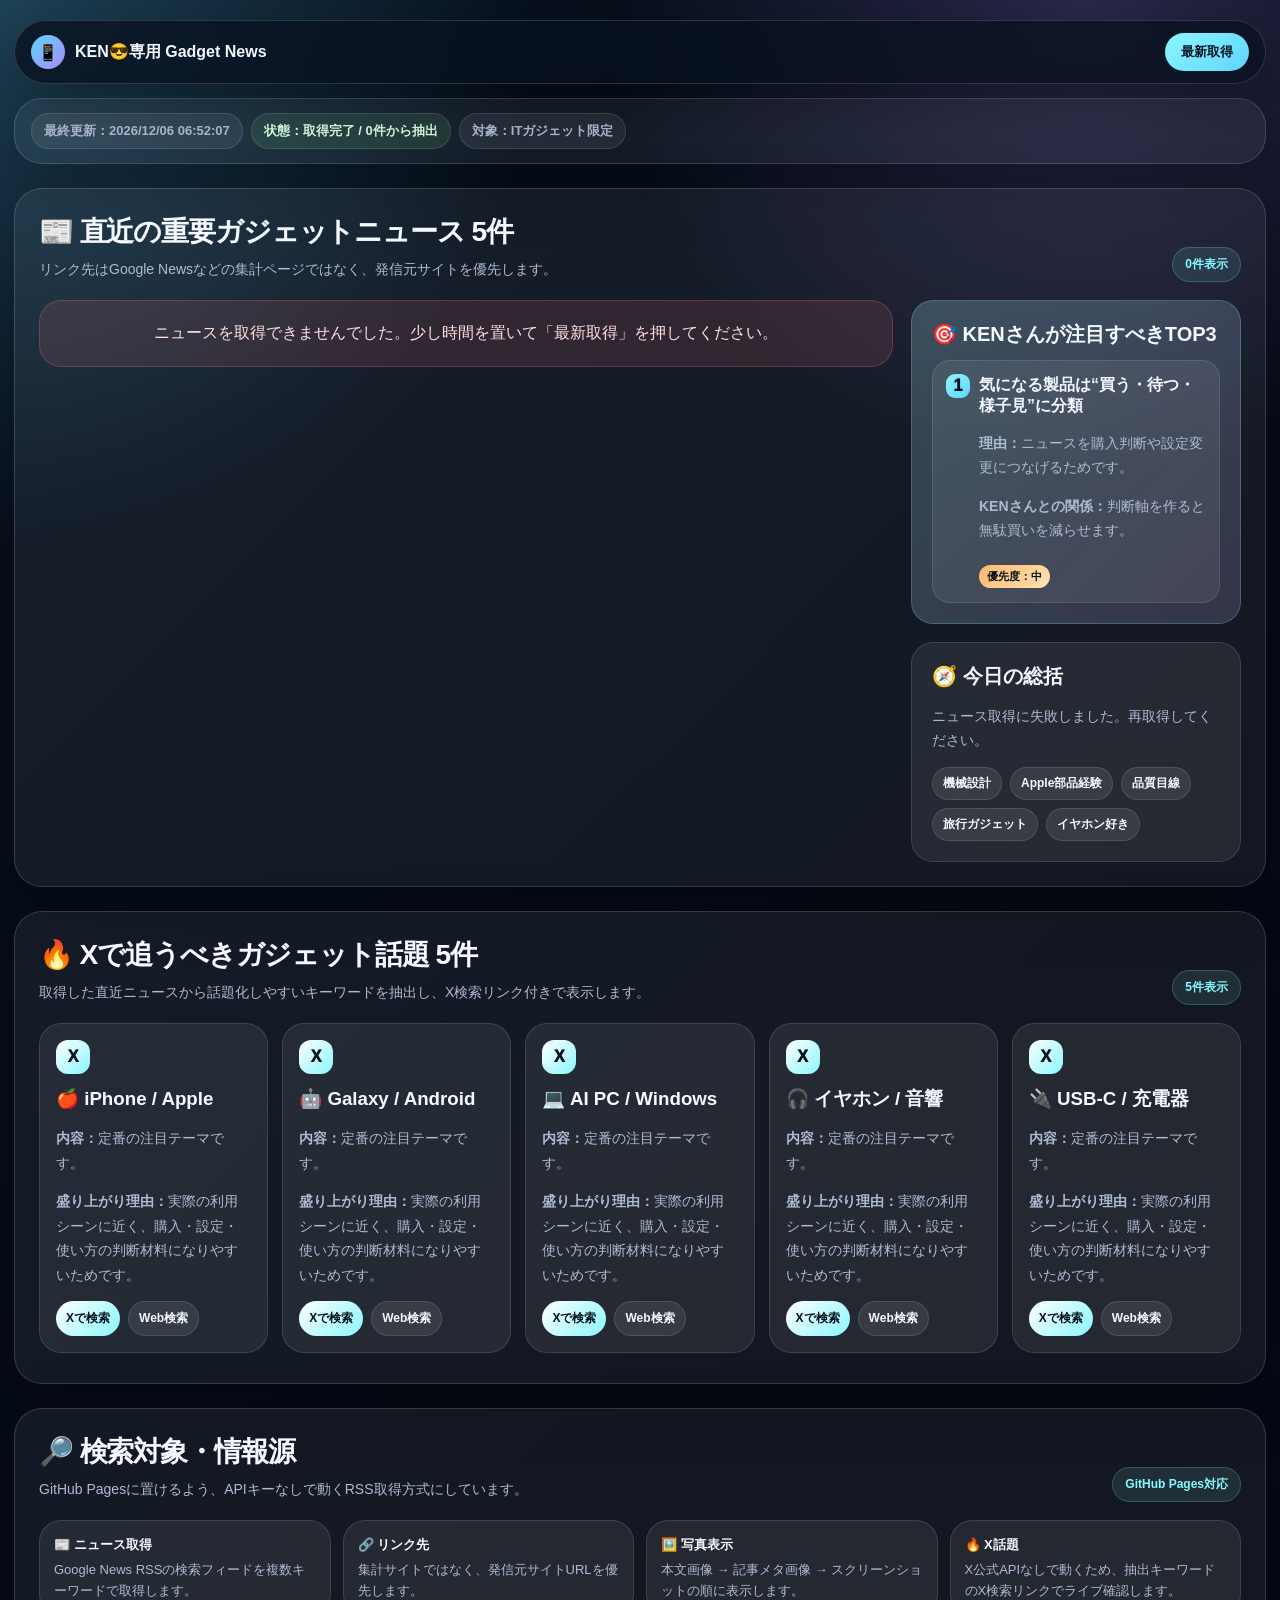
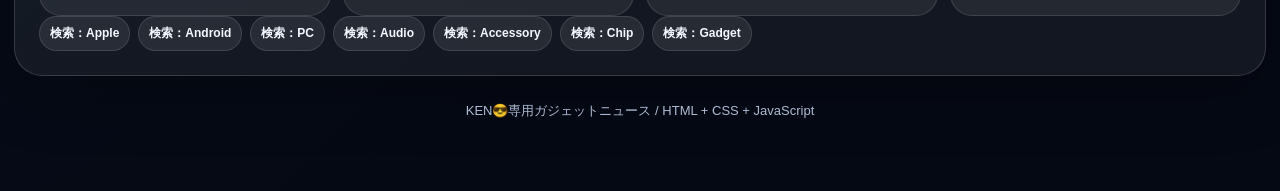
==== commit 97d29662: "Open original publisher site instead of news aggregator" ====
--- a/index.html
+++ b/index.html
@@ -1 +1,56 @@
-<!doctype html><html lang="ja"><head><meta charset="utf-8"><meta name="viewport" content="width=device-width,initial-scale=1"><title>KEN😎専用 ガジェットニュース</title><style>:root{--bg:#07111f;--line:rgba(255,255,255,.15);--txt:#f5f8ff;--muted:#aebbd4;--cyan:#89f7fe;--blue:#61d4ff;--vio:#a78bfa;--orange:#ffb86b;--card:rgba(255,255,255,.075)}*{box-sizing:border-box}body{margin:0;color:var(--txt);font-family:-apple-system,BlinkMacSystemFont,"Segoe UI","Noto Sans JP",sans-serif;background:radial-gradient(circle at 0 0,rgba(97,212,255,.25),transparent 34rem),radial-gradient(circle at 85% 0,rgba(167,139,250,.22),transparent 30rem),linear-gradient(135deg,var(--bg),#050914 72%)}a{color:inherit;text-decoration:none}.page{width:min(1360px,calc(100% - 28px));margin:auto;padding:20px 0 56px}.bar,.panel,.section{border:1px solid var(--line);background:rgba(255,255,255,.06);box-shadow:0 18px 60px rgba(0,0,0,.28)}.bar{position:sticky;top:10px;z-index:5;display:flex;justify-content:space-between;align-items:center;gap:12px;margin-bottom:14px;padding:12px 16px;border-radius:999px;background:rgba(8,17,31,.78);backdrop-filter:blur(18px)}.brand{display:flex;align-items:center;gap:10px;font-weight:900}.orb{width:34px;height:34px;display:grid;place-items:center;border-radius:50%;background:linear-gradient(135deg,var(--blue),var(--vio))}button{border:0;font:inherit;cursor:pointer}.refresh{padding:10px 16px;border-radius:999px;color:#06111f;font-size:13px;font-weight:900;background:linear-gradient(135deg,var(--cyan),var(--blue))}.panel{padding:14px 16px;margin-bottom:24px;border-radius:28px}.chips,.meta,.actions,.pills{display:flex;flex-wrap:wrap;gap:8px}.status,.chip,.tag,.link,.pill{display:inline-flex;align-items:center;border-radius:999px;font-weight:800}.status{min-height:36px;padding:8px 12px;color:var(--muted);font-size:13px;background:rgba(255,255,255,.075);border:1px solid rgba(255,255,255,.12)}.good{color:#d9ffe1;background:rgba(126,231,135,.12)}.warn{color:#fff2d5;background:rgba(255,184,107,.12)}.section{margin-top:24px;padding:24px;border-radius:28px}.head{display:flex;justify-content:space-between;align-items:end;gap:16px;margin-bottom:18px}.title{margin:0;font-size:clamp(22px,2.2vw,34px);letter-spacing:-.04em}.desc{margin:7px 0 0;color:var(--muted);line-height:1.7;font-size:14px}.tag{padding:8px 12px;color:var(--cyan);font-size:12px;background:rgba(137,247,254,.1);border:1px solid rgba(137,247,254,.2)}.layout{display:grid;grid-template-columns:minmax(0,1.45fr) minmax(330px,.55fr);gap:18px;align-items:start}.stack,.side,.todoList{display:grid;gap:18px}.side{position:sticky;top:86px}.card{position:relative;display:grid;grid-template-columns:230px 1fr;gap:16px;padding:16px;border-radius:22px;background:var(--card);border:1px solid rgba(255,255,255,.12);overflow:hidden}.card:before{content:attr(data-rank);position:absolute;right:14px;top:10px;color:rgba(255,255,255,.08);font-size:68px;font-weight:1000}.thumb{position:relative;min-height:170px;border-radius:18px;overflow:hidden;background:linear-gradient(135deg,rgba(137,247,254,.12),rgba(167,139,250,.1));display:grid;place-items:center;color:var(--muted);font-size:12px;font-weight:900}.thumb img{position:absolute;inset:0;width:100%;height:100%;object-fit:cover}.thumb:after{content:"";position:absolute;inset:0;background:linear-gradient(180deg,rgba(0,0,0,.02),rgba(0,0,0,.62))}.label{position:absolute;left:10px;bottom:10px;z-index:1;padding:5px 9px;border-radius:999px;color:#fff;background:rgba(0,0,0,.58);font-size:11px;font-weight:900}.body{position:relative;z-index:1}.chip{padding:5px 9px;color:var(--muted);font-size:11px;background:rgba(255,255,255,.07);border:1px solid rgba(255,255,255,.1)}.hot{color:#06111f;background:linear-gradient(135deg,var(--orange),#ffe3b1);border:0}.card h3,.buzz h3{margin:0;line-height:1.42}.card h3{font-size:clamp(17px,1.4vw,22px);padding-right:42px}.card p,.buzz p,.todo p,.summary p{color:var(--muted);line-height:1.75;font-size:14px}.insight{margin-top:10px;padding:10px 12px;border-radius:14px;background:rgba(137,247,254,.08);border:1px solid rgba(137,247,254,.16);color:#d9fbff;font-size:13px;line-height:1.65}.link{gap:6px;padding:8px 10px;color:var(--txt);font-size:12px;font-weight:900;background:rgba(255,255,255,.085);border:1px solid rgba(255,255,255,.12)}.primary{color:#05111f;background:linear-gradient(135deg,#fff,var(--cyan));border:0}.personal,.summary,.buzz,.source{border-radius:22px;background:var(--card);border:1px solid rgba(255,255,255,.12)}.personal,.summary{padding:20px}.personal{background:linear-gradient(135deg,rgba(137,247,254,.15),rgba(167,139,250,.11)),rgba(255,255,255,.08);border-color:rgba(137,247,254,.22)}.personal h3,.summary h3{margin:0 0 12px;font-size:20px}.todo{position:relative;padding:14px 14px 14px 46px;border-radius:18px;background:rgba(255,255,255,.075);border:1px solid rgba(255,255,255,.11)}.num{position:absolute;left:13px;top:13px;width:24px;height:24px;display:grid;place-items:center;border-radius:9px;color:#04101d;font-weight:1000;background:linear-gradient(135deg,var(--cyan),var(--blue))}.priority{display:inline-flex;margin-top:8px;padding:4px 8px;border-radius:999px;font-size:11px;font-weight:1000;color:#06111f;background:linear-gradient(135deg,var(--orange),#ffe3b1)}.pill{padding:7px 10px;background:rgba(255,255,255,.09);border:1px solid rgba(255,255,255,.12);font-size:12px}.buzzGrid{display:grid;grid-template-columns:repeat(5,minmax(190px,1fr));gap:14px;overflow-x:auto;padding-bottom:6px}.buzz{min-height:250px;padding:16px}.x{width:34px;height:34px;display:grid;place-items:center;border-radius:12px;color:#06111f;font-weight:1000;background:linear-gradient(135deg,#fff,var(--cyan));margin-bottom:12px}.sources{display:grid;grid-template-columns:repeat(4,1fr);gap:12px}.source{padding:14px;color:var(--muted);font-size:13px;line-height:1.6}.source b{display:block;color:var(--txt);margin-bottom:4px}.loading,.err{padding:18px;border-radius:22px;text-align:center;line-height:1.8}.loading{min-height:180px;display:grid;place-items:center;color:var(--muted);background:rgba(255,255,255,.055);border:1px dashed rgba(137,247,254,.28)}.spinner{width:32px;height:32px;margin:0 auto 12px;border-radius:50%;border:3px solid rgba(255,255,255,.18);border-top-color:var(--cyan);animation:spin 1s linear infinite}@keyframes spin{to{transform:rotate(360deg)}}.err{color:#ffe1e1;background:rgba(255,123,123,.12);border:1px solid rgba(255,123,123,.24)}.footer{margin-top:24px;color:var(--muted);text-align:center;line-height:1.7;font-size:13px}@media(max-width:1180px){.layout,.sources{grid-template-columns:1fr}.side{position:static}.buzzGrid{grid-template-columns:repeat(5,250px)}}@media(max-width:720px){.page{width:min(100% - 20px,1360px);padding-top:10px}.brand span:last-child{max-width:170px;overflow:hidden;text-overflow:ellipsis;white-space:nowrap}.panel,.section{padding:18px;border-radius:24px}.head{align-items:flex-start;flex-direction:column}.card{grid-template-columns:1fr}.thumb{min-height:220px}.buzzGrid{grid-template-columns:repeat(5,82vw)}}</style></head><body><main class="page"><header class="bar"><div class="brand"><span class="orb">📱</span><span>KEN😎専用 Gadget News</span></div><button class="refresh" id="refreshBtn">最新取得</button></header><section class="panel"><div class="chips"><span class="status" id="updatedAt">最終更新：未取得</span><span class="status" id="fetchStatus">状態：待機中</span><span class="status">対象：ITガジェット限定</span></div></section><section class="section"><div class="head"><div><h2 class="title">📰 直近の重要ガジェットニュース 5件</h2><p class="desc">元記事ページから製品写真を取得。取得不能時は記事メタ画像またはスクリーンショットを表示します。</p></div><span class="tag" id="newsCount">取得待ち</span></div><div class="layout"><div class="stack" id="newsList"><div class="loading"><div><div class="spinner"></div>「最新取得」を押すと、Webから最新ガジェットニュースを取得します。</div></div></div><aside class="side"><section class="personal"><h3>🎯 KENさんが注目すべきTOP3</h3><div class="todoList" id="todoList"><div class="todo"><span class="num">1</span><b>ニュース取得後に自動生成</b><p>設計・品質・Apple製品・イヤホン・旅行利用の目線で提案します。</p><span class="priority">優先度：高</span></div></div></section><section class="summary"><h3>🧭 今日の総括</h3><p id="summaryText">最新取得後に、今日のガジェット業界の流れを3〜5行で自動要約します。</p><div class="pills"><span class="pill">機械設計</span><span class="pill">Apple部品経験</span><span class="pill">品質目線</span><span class="pill">旅行ガジェット</span><span class="pill">イヤホン好き</span></div></section></aside></div></section><section class="section"><div class="head"><div><h2 class="title">🔥 Xで追うべきガジェット話題 5件</h2><p class="desc">取得した直近ニュースから話題化しやすいキーワードを抽出し、X検索リンク付きで表示します。</p></div><span class="tag" id="buzzCount">取得待ち</span></div><div class="buzzGrid" id="buzzList"><article class="buzz"><div class="x">X</div><h3>取得待ち</h3><p>ニュース取得後に、Xで追うべきガジェット話題を生成します。</p></article></div></section><section class="section"><div class="head"><div><h2 class="title">🔎 検索対象・情報源</h2><p class="desc">GitHub Pagesに置けるよう、APIキーなしで動くRSS取得方式にしています。</p></div><span class="tag">GitHub Pages対応</span></div><div class="sources"><div class="source"><b>📰 ニュース取得</b>Google News RSSの検索フィードを複数キーワードで取得します。</div><div class="source"><b>📱 対象領域</b>スマホ、PC、イヤホン、Apple、Android、AI PC、USB-C、SoC。</div><div class="source"><b>🖼️ 写真表示</b>本文画像 → 記事メタ画像 → スクリーンショットの順に表示します。</div><div class="source"><b>🔥 X話題</b>X公式APIなしで動くため、抽出キーワードのX検索リンクでライブ確認します。</div></div><div class="chips" id="searchShortcuts"></div></section><p class="footer">KEN😎専用ガジェットニュース / HTML + CSS + JavaScript</p></main><script>const C={maxAgeHours:72,cacheKey:'ken-gadget-news-cache-v13',base:'https://news.google.com/rss/search',queries:[['Apple','Apple OR iPhone OR iPad OR MacBook OR AirPods OR Apple Watch ガジェット'],['Android','Android OR Galaxy OR Pixel OR Xperia OR AQUOS スマートフォン ガジェット'],['PC','AI PC OR Copilot PC OR Windows ノートPC OR Snapdragon X OR Intel OR AMD ガジェット'],['Audio','イヤホン OR ヘッドホン OR AirPods OR Bose OR Sony ガジェット'],['Accessory','USB-C OR 充電器 OR ケーブル OR モバイルバッテリー OR 周辺機器 MagSafe ケース ガジェット'],['Chip','半導体 OR SoC OR Snapdragon OR Dimensity OR Apple silicon スマートフォン PC'],['Gadget','スマートウォッチ OR タブレット OR ガジェット 新製品 レビュー']],topics:[['iPhone / Apple','🍎',['iPhone','Apple','iPad','Mac','AirPods','Apple Watch','iOS'],'iPhone OR Apple OR AirPods OR MacBook'],['Galaxy / Android','🤖',['Android','Galaxy','Pixel','Xperia','AQUOS','OPPO','Xiaomi'],'Galaxy OR Pixel OR Android OR Xperia'],['AI PC / Windows','💻',['AI PC','Copilot','Windows','Snapdragon X','Intel','AMD','NPU'],'AI PC OR Copilot PC OR Windows NPU'],['イヤホン / 音響','🎧',['イヤホン','ヘッドホン','AirPods','Bose','Sony','ノイズキャンセリング','ノイキャン'],'イヤホン OR AirPods OR Bose OR ノイキャン'],['USB-C / 充電器','🔌',['USB-C','充電器','ケーブル','モバイルバッテリー','Qi2','GaN','MagSafe','ケース'],'USB-C OR 充電器 OR MagSafe OR ケース'],['SoC / 半導体','🧠',['SoC','半導体','Snapdragon','Dimensity','Apple silicon','チップ','NPU'],'Snapdragon OR SoC OR 半導体 OR NPU']]};const $=id=>document.getElementById(id),E={btn:$('refreshBtn'),news:$('newsList'),buzz:$('buzzList'),todo:$('todoList'),summary:$('summaryText'),updated:$('updatedAt'),status:$('fetchStatus'),newsCount:$('newsCount'),buzzCount:$('buzzCount'),shortcuts:$('searchShortcuts')};const esc=s=>String(s||'').replaceAll('&','&amp;').replaceAll('<','&lt;').replaceAll('>','&gt;').replaceAll('"','&quot;').replaceAll("'",'&#039;');const strip=h=>{let d=document.createElement('div');d.innerHTML=h||'';return(d.textContent||d.innerText||'').replace(/\s+/g,' ').trim()};const clean=t=>String(t||'').replace(/\s+-\s+[^-]{2,40}$/g,'').replace(/\s+\|\s+.+$/g,'').replace(/\s+/g,' ').trim();const dt=x=>{let d=new Date(x);return isNaN(d)?'日時不明':new Intl.DateTimeFormat('ja-JP',{month:'2-digit',day:'2-digit',hour:'2-digit',minute:'2-digit'}).format(d)};const now=()=>new Intl.DateTimeFormat('ja-JP',{year:'numeric',month:'2-digit',day:'2-digit',hour:'2-digit',minute:'2-digit',second:'2-digit'}).format(new Date());const age=x=>{let d=new Date(x);return isNaN(d)?9999:(Date.now()-d)/36e5};const gnews=q=>C.base+'?'+new URLSearchParams({q:`(${q}) when:${Math.ceil(C.maxAgeHours/24)}d`,hl:'ja',gl:'JP',ceid:'JP:ja'});const xurl=q=>'https://x.com/search?q='+encodeURIComponent(q+' lang:ja')+'&src=typed_query&f=live';const google=q=>'https://www.google.com/search?q='+encodeURIComponent(q);const norm=(u,b)=>{u=String(u||'').trim();if(!u||u.startsWith('data:'))return'';try{return new URL(u,b||location.href).href}catch{return u}};const imgFromHtml=(h,b)=>{let d=document.createElement('div');d.innerHTML=h||'';let i=d.querySelector('img,source');let s=i?.getAttribute('src')||i?.getAttribute('data-src')||i?.getAttribute('data-original')||i?.getAttribute('srcset')||i?.getAttribute('data-srcset')||'';if(s.includes(','))s=s.split(',').pop().trim().split(' ')[0];return norm(s,b)};const imgJson=i=>norm(i.thumbnail||i.enclosure?.link||i.enclosure?.url||imgFromHtml(i.description||i.content||''));async function fetchText(url){let r=await fetch(url);if(!r.ok)throw new Error(r.status);return r.text()}async function fetchJson(url){let r=await fetch(url);if(!r.ok)throw new Error(r.status);return r.json()}async function feed(url,label){try{let js=await fetchJson('https://api.rss2json.com/v1/api.json?rss_url='+encodeURIComponent(url));if(js.items)return js.items.map(i=>{let raw=i.link||i.guid||url;return{title:clean(i.title),link:raw,googleLink:raw,pubDate:i.pubDate||'',description:strip(i.description||i.content||''),imageUrl:imgJson(i),source:i.author||label,queryLabel:label}})}catch(e){}try{let xml=await fetchText('https://api.allorigins.win/raw?url='+encodeURIComponent(url)),doc=new DOMParser().parseFromString(xml,'application/xml');return[...doc.querySelectorAll('item')].map(i=>{let raw=i.querySelector('link')?.textContent||url;return{title:clean(i.querySelector('title')?.textContent),link:raw,googleLink:raw,pubDate:i.querySelector('pubDate')?.textContent||'',description:strip(i.querySelector('description')?.textContent),imageUrl:imgFromHtml(i.querySelector('description')?.textContent||''),source:i.querySelector('source')?.textContent||label,queryLabel:label}})}catch(e){return[]}}async function microlink(url){try{let j=await fetchJson('https://api.microlink.io/?screenshot=true&url='+encodeURIComponent(url));let d=j.data||{};return{finalUrl:d.url||url,image:d.image?.url||'',screenshot:d.screenshot?.url||''}}catch(e){return{finalUrl:url,image:'',screenshot:''}}}function collectImgs(doc,base){let out=[],bad=/logo|icon|avatar|sprite|blank|pixel|favicon|profile|author|sns|button|banner|ad_|ads/i,add=u=>{u=norm(u,base);if(!u||bad.test(u)||out.includes(u))return;out.push(u)};[...doc.querySelectorAll('img,source')].forEach(el=>{['src','data-src','data-original','data-lazy-src','data-url'].forEach(a=>add(el.getAttribute(a)));['srcset','data-srcset'].forEach(a=>(el.getAttribute(a)||'').split(',').forEach(p=>add(p.trim().split(' ')[0])))});return out}function testImage(u){return new Promise(res=>{let im=new Image(),done=false,end=v=>{if(!done){done=true;res(v)}};im.referrerPolicy='no-referrer';im.onload=()=>end({u,w:im.naturalWidth,h:im.naturalHeight,area:im.naturalWidth*im.naturalHeight});im.onerror=()=>end(null);setTimeout(()=>end(null),2500);im.src=u})}async function firstLarge(cands){for(const u of cands.slice(0,35)){let r=await testImage(u);if(r&&r.w>=300&&r.h>=150&&r.area>=65000)return r.u}return''}async function articleImage(a){let ml=await microlink(a.googleLink||a.link),real=ml.finalUrl||a.link;for(const p of['https://api.allorigins.win/raw?url=','https://api.codetabs.com/v1/proxy?quest=']){try{let html=await fetchText(p+encodeURIComponent(real)),doc=new DOMParser().parseFromString(html,'text/html'),base=doc.querySelector('link[rel="canonical"]')?.href||doc.querySelector('meta[property="og:url"]')?.content||real,img=await firstLarge(collectImgs(doc,base));if(img)return{img,label:'元記事の大きな画像',url:real}}catch(e){}}if(ml.image)return{img:ml.image,label:'記事メタ画像',url:real};if(a.imageUrl)return{img:a.imageUrl,label:'RSS画像',url:real};if(ml.screenshot)return{img:ml.screenshot,label:'記事スクリーンショット',url:real};return{img:'',label:'画像取得失敗',url:real}}function cat(text){let cs=[['Accessory','🔌',/(usb-c|充電器|ケーブル|モバイルバッテリー|qi2|gan|周辺機器|case|ケース|magsafe|magnet|マグネット)/i],['Apple','🍎',/(iphone|ipad|mac|macbook|airpods|apple watch|apple|ios|macos)/i],['Android','🤖',/(android|galaxy|pixel|xperia|aquos|oppo|xiaomi)/i],['PC','💻',/(pc|windows|copilot|snapdragon x|intel|amd|npu|ノートpc|ai pc|surface)/i],['Audio','🎧',/(イヤホン|ヘッドホン|airpods|bose|sony|ノイキャン|ノイズキャンセリング)/i],['Chip','🧠',/(半導体|soc|snapdragon|dimensity|apple silicon|チップ|npu)/i]];let f=cs.find(c=>c[2].test(text));return f?{name:f[0],icon:f[1]}:{name:'Gadget',icon:'📱'}}function score(a){let text=`${a.title} ${a.description} ${a.source} ${a.queryLabel}`,c=cat(text),s=Math.max(0,80-age(a.pubDate))*.7;['発表','発売','新型','新製品','レビュー','比較','アップデート','不具合','仕様','リーク','噂','公式','AI','NPU','SoC','半導体','カメラ','バッテリー','USB-C','充電','防水','耐久','価格','予約','MagSafe','ケース','マグネット'].forEach(w=>{if(text.toLowerCase().includes(w.toLowerCase()))s+=7});if(['Apple','Android','PC','Audio','Accessory','Chip'].includes(c.name))s+=18;a.category=c;a.score=Math.round(s);return a}const related=a=>['iphone','ipad','mac','macbook','airpods','apple watch','apple','android','galaxy','pixel','xperia','aquos','スマホ','スマートフォン','pc','ノートpc','windows','イヤホン','ヘッドホン','ガジェット','usb-c','充電器','ケーブル','モバイルバッテリー','スマートウォッチ','タブレット','半導体','soc','snapdragon','dimensity','npu','ai pc','周辺機器','カメラ','ディスプレイ','magsafe','ケース','マグネット'].some(w=>`${a.title} ${a.description} ${a.queryLabel}`.toLowerCase().includes(w));function why(a){let x=`${a.title} ${a.description}`;if(/不具合|リコール|発熱|故障|脆弱性|注意|問題/i.test(x))return'購入判断や手持ちデバイスの安全性・安定性に直結する可能性があります。';if(/発売|予約|販売開始|価格|値下げ|セール/i.test(x))return'買う・待つ・比較する判断に影響します。価格と仕様のバランス確認が必要です。';if(/ai|npu|soc|snapdragon|半導体|チップ/i.test(x))return'今後のスマホ・PCの性能、電池持ち、AI機能の差につながる基盤技術だからです。';return'ガジェットの新製品・仕様・使い勝手の変化を把握するうえで、直近性と関連性が高い話題です。'}function insight(a){let x=`${a.title} ${a.description}`;if(/usb-c|充電器|ケーブル|コネクタ|端子|接点|充電|magsafe|ケース|マグネット/i.test(x))return'外から見えない接点品質、磁力、発熱、耐久性、互換性まで見る価値があります。';if(/iphone|apple|airpods|mac|ipad|apple watch/i.test(x))return'Apple製品の設計思想・品質基準・ユーザー体験の変化を見るのに向いています。';return'ガジェット選びや日々の使い方を改善するヒントとして確認したい話題です。'}const stars=s=>s>=95?'★★★★★':s>=75?'★★★★☆':s>=55?'★★★☆☆':s>=35?'★★☆☆☆':'★☆☆☆☆';const desc=a=>a.description&&a.description.length>30?a.description.slice(0,120)+(a.description.length>120?'…':''):'ITガジェット関連の直近ニュースです。';function renderNews(as){let top=as.slice(0,5);E.newsCount.textContent=`${top.length}件表示`;if(!top.length){E.news.innerHTML=`<div class="err">ニュースを取得できませんでした。少し時間を置いて「最新取得」を押してください。</div>`;return}E.news.innerHTML=top.map((a,i)=>`<article class="card" data-rank="${String(i+1).padStart(2,'0')}"><div class="thumb" id="thumb${i}">画像取得中<span class="label" id="label${i}">画像取得中</span></div><div class="body"><div class="meta"><span class="chip hot">重要度 ${stars(a.score)}</span><span class="chip">${esc(a.category.name)}</span><span class="chip">${age(a.pubDate)<24?'直近24h':'直近72h'}</span><span class="chip">${esc(dt(a.pubDate))}</span></div><h3>${esc(a.title)}</h3><p><b>概要：</b>${esc(desc(a))}</p><p><b>なぜ重要か：</b>${esc(why(a))}</p><div class="insight"><b>KENさんの注目ポイント：</b>${esc(insight(a))}</div><div class="actions"><a class="link primary" id="open${i}" href="${a.link}" target="_blank" rel="noopener">記事を開く</a><a class="link" href="${xurl(a.title)}" target="_blank" rel="noopener">Xで反応を見る</a><span class="link">出典：${esc(a.source||'Google News')}</span></div></div></article>`).join('');hydrate(top,as)}async function hydrate(top,all){await Promise.all(top.map(async(a,i)=>{let r=await articleImage(a);a.link=r.url;let op=$('open'+i),th=$('thumb'+i),la=$('label'+i);if(op)op.href=r.url;if(r.img&&th){a.imageUrl=r.img;th.innerHTML=`<img src="${esc(r.img)}" alt="${esc(a.title)}" loading="lazy" referrerpolicy="no-referrer" onerror="this.style.display='none'">`+`<span class="label" id="label${i}">${esc(r.label)}</span>`}else if(la)la.textContent='画像取得失敗'}));try{localStorage.setItem(C.cacheKey,JSON.stringify({savedAt:new Date().toISOString(),articles:all}))}catch(e){}}function topics(as){let r=C.topics.map(([key,icon,terms,q])=>{let m=as.filter(a=>terms.some(term=>`${a.title} ${a.description} ${a.queryLabel}`.toLowerCase().includes(term.toLowerCase()))),s=m.reduce((x,a)=>x+a.score,0)+m.length*20;return{key,icon,q,matched:m,score:s}}).filter(t=>t.score>0).sort((a,b)=>b.score-a.score);for(const [key,icon,terms,q]of C.topics){if(r.length>=5)break;if(!r.some(t=>t.key==key))r.push({key,icon,q,matched:[],score:0})}return r.slice(0,5)}function renderBuzz(ts){E.buzzCount.textContent=`${ts.length}件表示`;E.buzz.innerHTML=ts.map(t=>`<article class="buzz"><div class="x">X</div><h3>${esc(t.icon+' '+t.key)}</h3><p><b>内容：</b>${esc(t.matched[0]?`直近ニュースでは「${t.matched[0].title}」などが出ています。`:'定番の注目テーマです。')}</p><p><b>盛り上がり理由：</b>実際の利用シーンに近く、購入・設定・使い方の判断材料になりやすいためです。</p><div class="actions"><a class="link primary" href="${xurl(t.q)}" target="_blank" rel="noopener">Xで検索</a><a class="link" href="${google(t.q)}" target="_blank" rel="noopener">Web検索</a></div></article>`).join('')}function todos(as){let text=as.map(a=>`${a.title} ${a.description}`).join(' '),r=[];if(/iphone|apple|airpods|mac|ipad|apple watch|magsafe/i.test(text))r.push(['Apple関連ニュースは仕様変更と品質目線で深掘り','Apple周辺製品は小さな仕様変更でも使い勝手や部品設計に大きく影響します。','iPhone部品やLightningコネクタの経験が活きます。','高']);if(/usb-c|充電器|ケーブル|モバイルバッテリー|qi2|gan|ケース|マグネット/i.test(text))r.push(['周辺機器は安全性・磁力・互換性を確認','発熱、充電速度、磁力、ケース品質は日常利用と旅行に直結します。','品質に強いKENさん向けです。','高']);r.push(['気になる製品は“買う・待つ・様子見”に分類','ニュースを購入判断や設定変更につなげるためです。','判断軸を作ると無駄買いを減らせます。','中']);return r.slice(0,3)}function renderTodo(ds){E.todo.innerHTML=ds.map((d,i)=>`<div class="todo"><span class="num">${i+1}</span><b>${esc(d[0])}</b><p><b>理由：</b>${esc(d[1])}</p><p><b>KENさんとの関係：</b>${esc(d[2])}</p><span class="priority">優先度：${esc(d[3])}</span></div>`).join('')}function summary(as,ts){if(!as.length){E.summary.textContent='ニュース取得に失敗しました。再取得してください。';return}let c={};as.slice(0,10).forEach(a=>c[a.category.name]=(c[a.category.name]||0)+1);let dom=Object.entries(c).sort((a,b)=>b[1]-a[1]).map(x=>x[0]).slice(0,3).join(' / '),tn=ts.slice(0,3).map(t=>t.key).join('、');E.summary.innerHTML=`今日のガジェット動向は、<b>${esc(dom||'スマホ・PC・周辺機器')}</b>周辺の話題が中心です。<br>Xで追うべきテーマは、<b>${esc(tn)}</b>です。<br>KENさん目線では、設計品質・耐久性・接続安定性・旅行時の使いやすさで評価するのが良さそうです。`}function all(as){let ts=topics(as);renderNews(as);renderBuzz(ts);renderTodo(todos(as));summary(as,ts);E.updated.textContent=`最終更新：${now()}`;E.status.textContent=`状態：取得完了 / ${as.length}件から抽出`;E.status.className='status good';localStorage.setItem(C.cacheKey,JSON.stringify({savedAt:new Date().toISOString(),articles:as}))}async function refresh(){E.news.innerHTML=`<div class="loading"><div><div class="spinner"></div>Webからガジェットニュースを取得中です。</div></div>`;E.status.textContent='状態：取得中…';E.status.className='status warn';E.btn.disabled=true;E.btn.textContent='取得中…';try{let arr=(await Promise.all(C.queries.map(q=>feed(gnews(q[1]),q[0])))).flat(),seen=new Set(),as=arr.filter(a=>a.title&&a.link).map(score).filter(related).filter(a=>{let k=clean(a.title).toLowerCase().replace(/[【】「」『』（）()［］\[\]、。・\s:：\-_/|｜]/g,'').slice(0,80);if(!k||seen.has(k))return false;seen.add(k);return true}).sort((a,b)=>b.score-a.score).slice(0,30);all(as)}catch(e){let c=JSON.parse(localStorage.getItem(C.cacheKey)||'null');if(c?.articles?.length){all(c.articles);E.status.textContent='状態：最新取得失敗 / キャッシュ表示';E.status.className='status warn'}else{renderNews([]);renderBuzz(topics([]));renderTodo(todos([]));summary([],[]);E.status.textContent='状態：取得失敗';E.status.className='status warn'}}finally{E.btn.disabled=false;E.btn.textContent='最新取得'}}function boot(){try{localStorage.removeItem('ken-gadget-news-cache-v12')}catch(e){}E.shortcuts.innerHTML=C.queries.map(q=>`<a class="link" href="${google(q[1])}" target="_blank" rel="noopener">検索：${esc(q[0])}</a>`).join('');E.btn.onclick=refresh;refresh()}boot();</script></body></html>+<!doctype html>
+<html lang="ja">
+<head>
+<meta charset="utf-8">
+<meta name="viewport" content="width=device-width,initial-scale=1">
+<title>KEN😎専用 Gadget News</title>
+<style>
+:root{--bg:#07111f;--line:rgba(255,255,255,.15);--txt:#f5f8ff;--muted:#aebbd4;--cyan:#89f7fe;--blue:#61d4ff;--vio:#a78bfa;--orange:#ffb86b;--card:rgba(255,255,255,.075)}
+*{box-sizing:border-box}body{margin:0;color:var(--txt);font-family:-apple-system,BlinkMacSystemFont,"Segoe UI","Noto Sans JP",sans-serif;background:radial-gradient(circle at 0 0,rgba(97,212,255,.25),transparent 34rem),radial-gradient(circle at 85% 0,rgba(167,139,250,.22),transparent 30rem),linear-gradient(135deg,var(--bg),#050914 72%)}a{color:inherit;text-decoration:none}.page{width:min(1360px,calc(100% - 28px));margin:auto;padding:20px 0 56px}.bar,.panel,.section{border:1px solid var(--line);background:rgba(255,255,255,.06);box-shadow:0 18px 60px rgba(0,0,0,.28)}.bar{position:sticky;top:10px;z-index:5;display:flex;justify-content:space-between;align-items:center;gap:12px;margin-bottom:14px;padding:12px 16px;border-radius:999px;background:rgba(8,17,31,.78);backdrop-filter:blur(18px)}.brand{display:flex;align-items:center;gap:10px;font-weight:900}.orb{width:34px;height:34px;display:grid;place-items:center;border-radius:50%;background:linear-gradient(135deg,var(--blue),var(--vio))}button{border:0;font:inherit;cursor:pointer}.refresh{padding:10px 16px;border-radius:999px;color:#06111f;font-size:13px;font-weight:900;background:linear-gradient(135deg,var(--cyan),var(--blue))}.refresh:disabled{opacity:.65}.panel{padding:14px 16px;margin-bottom:24px;border-radius:28px}.chips,.meta,.actions,.pills{display:flex;flex-wrap:wrap;gap:8px}.status,.chip,.tag,.link,.pill{display:inline-flex;align-items:center;border-radius:999px;font-weight:800}.status{min-height:36px;padding:8px 12px;color:var(--muted);font-size:13px;background:rgba(255,255,255,.075);border:1px solid rgba(255,255,255,.12)}.good{color:#d9ffe1;background:rgba(126,231,135,.12)}.warn{color:#fff2d5;background:rgba(255,184,107,.12)}.section{margin-top:24px;padding:24px;border-radius:28px}.head{display:flex;justify-content:space-between;align-items:end;gap:16px;margin-bottom:18px}.title{margin:0;font-size:clamp(22px,2.2vw,34px);letter-spacing:-.04em}.desc{margin:7px 0 0;color:var(--muted);line-height:1.7;font-size:14px}.tag{padding:8px 12px;color:var(--cyan);font-size:12px;background:rgba(137,247,254,.1);border:1px solid rgba(137,247,254,.2)}.layout{display:grid;grid-template-columns:minmax(0,1.45fr) minmax(330px,.55fr);gap:18px;align-items:start}.stack,.side,.todoList{display:grid;gap:18px}.side{position:sticky;top:86px}.card{position:relative;display:grid;grid-template-columns:230px 1fr;gap:16px;padding:16px;border-radius:22px;background:var(--card);border:1px solid rgba(255,255,255,.12);overflow:hidden}.card:before{content:attr(data-rank);position:absolute;right:14px;top:10px;color:rgba(255,255,255,.08);font-size:68px;font-weight:1000}.thumb{position:relative;min-height:170px;border-radius:18px;overflow:hidden;background:linear-gradient(135deg,rgba(137,247,254,.12),rgba(167,139,250,.1));display:grid;place-items:center;color:var(--muted);font-size:12px;font-weight:900}.thumb img{position:absolute;inset:0;width:100%;height:100%;object-fit:cover}.thumb:after{content:"";position:absolute;inset:0;background:linear-gradient(180deg,rgba(0,0,0,.02),rgba(0,0,0,.62))}.label{position:absolute;left:10px;bottom:10px;z-index:1;padding:5px 9px;border-radius:999px;color:#fff;background:rgba(0,0,0,.58);font-size:11px;font-weight:900}.body{position:relative;z-index:1}.chip{padding:5px 9px;color:var(--muted);font-size:11px;background:rgba(255,255,255,.07);border:1px solid rgba(255,255,255,.1)}.hot{color:#06111f;background:linear-gradient(135deg,var(--orange),#ffe3b1);border:0}.card h3,.buzz h3{margin:0;line-height:1.42}.card h3{font-size:clamp(17px,1.4vw,22px);padding-right:42px}.card p,.buzz p,.todo p,.summary p{color:var(--muted);line-height:1.75;font-size:14px}.insight{margin-top:10px;padding:10px 12px;border-radius:14px;background:rgba(137,247,254,.08);border:1px solid rgba(137,247,254,.16);color:#d9fbff;font-size:13px;line-height:1.65}.link{gap:6px;padding:8px 10px;color:var(--txt);font-size:12px;font-weight:900;background:rgba(255,255,255,.085);border:1px solid rgba(255,255,255,.12)}.primary{color:#05111f;background:linear-gradient(135deg,#fff,var(--cyan));border:0}.personal,.summary,.buzz,.source{border-radius:22px;background:var(--card);border:1px solid rgba(255,255,255,.12)}.personal,.summary{padding:20px}.personal{background:linear-gradient(135deg,rgba(137,247,254,.15),rgba(167,139,250,.11)),rgba(255,255,255,.08);border-color:rgba(137,247,254,.22)}.personal h3,.summary h3{margin:0 0 12px;font-size:20px}.todo{position:relative;padding:14px 14px 14px 46px;border-radius:18px;background:rgba(255,255,255,.075);border:1px solid rgba(255,255,255,.11)}.num{position:absolute;left:13px;top:13px;width:24px;height:24px;display:grid;place-items:center;border-radius:9px;color:#04101d;font-weight:1000;background:linear-gradient(135deg,var(--cyan),var(--blue))}.priority{display:inline-flex;margin-top:8px;padding:4px 8px;border-radius:999px;font-size:11px;font-weight:1000;color:#06111f;background:linear-gradient(135deg,var(--orange),#ffe3b1)}.pill{padding:7px 10px;background:rgba(255,255,255,.09);border:1px solid rgba(255,255,255,.12);font-size:12px}.buzzGrid{display:grid;grid-template-columns:repeat(5,minmax(190px,1fr));gap:14px;overflow-x:auto;padding-bottom:6px}.buzz{min-height:250px;padding:16px}.x{width:34px;height:34px;display:grid;place-items:center;border-radius:12px;color:#06111f;font-weight:1000;background:linear-gradient(135deg,#fff,var(--cyan));margin-bottom:12px}.sources{display:grid;grid-template-columns:repeat(4,1fr);gap:12px}.source{padding:14px;color:var(--muted);font-size:13px;line-height:1.6}.source b{display:block;color:var(--txt);margin-bottom:4px}.loading,.err{padding:18px;border-radius:22px;text-align:center;line-height:1.8}.loading{min-height:180px;display:grid;place-items:center;color:var(--muted);background:rgba(255,255,255,.055);border:1px dashed rgba(137,247,254,.28)}.spinner{width:32px;height:32px;margin:0 auto 12px;border-radius:50%;border:3px solid rgba(255,255,255,.18);border-top-color:var(--cyan);animation:spin 1s linear infinite}@keyframes spin{to{transform:rotate(360deg)}}.err{color:#ffe1e1;background:rgba(255,123,123,.12);border:1px solid rgba(255,123,123,.24)}.footer{margin-top:24px;color:var(--muted);text-align:center;line-height:1.7;font-size:13px}@media(max-width:1180px){.layout,.sources{grid-template-columns:1fr}.side{position:static}.buzzGrid{grid-template-columns:repeat(5,250px)}}@media(max-width:720px){.page{width:min(100% - 20px,1360px);padding-top:10px}.brand span:last-child{max-width:170px;overflow:hidden;text-overflow:ellipsis;white-space:nowrap}.panel,.section{padding:18px;border-radius:24px}.head{align-items:flex-start;flex-direction:column}.card{grid-template-columns:1fr}.thumb{min-height:220px}.buzzGrid{grid-template-columns:repeat(5,82vw)}}</style>
+</head><body><main class="page"><header class="bar"><div class="brand"><span class="orb">📱</span><span>KEN😎専用 Gadget News</span></div><button class="refresh" id="refreshBtn">最新取得</button></header><section class="panel"><div class="chips"><span class="status" id="updatedAt">最終更新：未取得</span><span class="status" id="fetchStatus">状態：待機中</span><span class="status">対象：ITガジェット限定</span></div></section><section class="section"><div class="head"><div><h2 class="title">📰 直近の重要ガジェットニュース 5件</h2><p class="desc">リンク先はGoogle Newsなどの集計ページではなく、発信元サイトを優先します。</p></div><span class="tag" id="newsCount">取得待ち</span></div><div class="layout"><div class="stack" id="newsList"><div class="loading"><div><div class="spinner"></div>「最新取得」を押すと、Webから最新ガジェットニュースを取得します。</div></div></div><aside class="side"><section class="personal"><h3>🎯 KENさんが注目すべきTOP3</h3><div class="todoList" id="todoList"><div class="todo"><span class="num">1</span><b>ニュース取得後に自動生成</b><p>設計・品質・Apple製品・イヤホン・旅行利用の目線で提案します。</p><span class="priority">優先度：高</span></div></div></section><section class="summary"><h3>🧭 今日の総括</h3><p id="summaryText">最新取得後に、今日のガジェット業界の流れを3〜5行で自動要約します。</p><div class="pills"><span class="pill">機械設計</span><span class="pill">Apple部品経験</span><span class="pill">品質目線</span><span class="pill">旅行ガジェット</span><span class="pill">イヤホン好き</span></div></section></aside></div></section><section class="section"><div class="head"><div><h2 class="title">🔥 Xで追うべきガジェット話題 5件</h2><p class="desc">取得した直近ニュースから話題化しやすいキーワードを抽出し、X検索リンク付きで表示します。</p></div><span class="tag" id="buzzCount">取得待ち</span></div><div class="buzzGrid" id="buzzList"><article class="buzz"><div class="x">X</div><h3>取得待ち</h3><p>ニュース取得後に、Xで追うべきガジェット話題を生成します。</p></article></div></section><section class="section"><div class="head"><div><h2 class="title">🔎 検索対象・情報源</h2><p class="desc">GitHub Pagesに置けるよう、APIキーなしで動くRSS取得方式にしています。</p></div><span class="tag">GitHub Pages対応</span></div><div class="sources"><div class="source"><b>📰 ニュース取得</b>Google News RSSの検索フィードを複数キーワードで取得します。</div><div class="source"><b>🔗 リンク先</b>集計サイトではなく、発信元サイトURLを優先します。</div><div class="source"><b>🖼️ 写真表示</b>本文画像 → 記事メタ画像 → スクリーンショットの順に表示します。</div><div class="source"><b>🔥 X話題</b>X公式APIなしで動くため、抽出キーワードのX検索リンクでライブ確認します。</div></div><div class="chips" id="searchShortcuts"></div></section><p class="footer">KEN😎専用ガジェットニュース / HTML + CSS + JavaScript</p></main>
+<script>
+const C={maxAgeHours:72,cacheKey:'ken-gadget-news-cache-v14',base:'https://news.google.com/rss/search',queries:[['Apple','Apple OR iPhone OR iPad OR MacBook OR AirPods OR Apple Watch ガジェット'],['Android','Android OR Galaxy OR Pixel OR Xperia OR AQUOS スマートフォン ガジェット'],['PC','AI PC OR Copilot PC OR Windows ノートPC OR Snapdragon X OR Intel OR AMD ガジェット'],['Audio','イヤホン OR ヘッドホン OR AirPods OR Bose OR Sony ガジェット'],['Accessory','USB-C OR 充電器 OR ケーブル OR モバイルバッテリー OR 周辺機器 MagSafe ケース ガジェット'],['Chip','半導体 OR SoC OR Snapdragon OR Dimensity OR Apple silicon スマートフォン PC'],['Gadget','スマートウォッチ OR タブレット OR ガジェット 新製品 レビュー']]};
+const TOPICS=[['iPhone / Apple','🍎',['iPhone','Apple','iPad','Mac','AirPods','Apple Watch','iOS'],'iPhone OR Apple OR AirPods OR MacBook'],['Galaxy / Android','🤖',['Android','Galaxy','Pixel','Xperia','AQUOS','OPPO','Xiaomi'],'Galaxy OR Pixel OR Android OR Xperia'],['AI PC / Windows','💻',['AI PC','Copilot','Windows','Snapdragon X','Intel','AMD','NPU'],'AI PC OR Copilot PC OR Windows NPU'],['イヤホン / 音響','🎧',['イヤホン','ヘッドホン','AirPods','Bose','Sony','ノイズキャンセリング','ノイキャン'],'イヤホン OR AirPods OR Bose OR ノイキャン'],['USB-C / 充電器','🔌',['USB-C','充電器','ケーブル','モバイルバッテリー','Qi2','GaN','MagSafe','ケース'],'USB-C OR 充電器 OR MagSafe OR ケース']];
+const $=id=>document.getElementById(id),E={btn:$('refreshBtn'),news:$('newsList'),buzz:$('buzzList'),todo:$('todoList'),summary:$('summaryText'),updated:$('updatedAt'),status:$('fetchStatus'),newsCount:$('newsCount'),buzzCount:$('buzzCount'),shortcuts:$('searchShortcuts')};
+const esc=s=>String(s||'').replaceAll('&','&amp;').replaceAll('<','&lt;').replaceAll('>','&gt;').replaceAll('"','&quot;').replaceAll("'",'&#039;');
+const strip=h=>{let d=document.createElement('div');d.innerHTML=h||'';return(d.textContent||d.innerText||'').replace(/\s+/g,' ').trim()};
+const clean=t=>String(t||'').replace(/\s+-\s+[^-]{2,40}$/g,'').replace(/\s+\|\s+.+$/g,'').replace(/\s+/g,' ').trim();
+const dt=x=>{let d=new Date(x);return isNaN(d)?'日時不明':new Intl.DateTimeFormat('ja-JP',{month:'2-digit',day:'2-digit',hour:'2-digit',minute:'2-digit'}).format(d)};
+const now=()=>new Intl.DateTimeFormat('ja-JP',{year:'numeric',month:'2-digit',day:'2-digit',hour:'2-digit',minute:'2-digit',second:'2-digit'}).format(new Date());
+const age=x=>{let d=new Date(x);return isNaN(d)?9999:(Date.now()-d)/36e5};
+const gnews=q=>C.base+'?'+new URLSearchParams({q:`(${q}) when:${Math.ceil(C.maxAgeHours/24)}d`,hl:'ja',gl:'JP',ceid:'JP:ja'});
+const xurl=q=>'https://x.com/search?q='+encodeURIComponent(q+' lang:ja')+'&src=typed_query&f=live';
+const google=q=>'https://www.google.com/search?q='+encodeURIComponent(q);
+const norm=(u,b)=>{u=String(u||'').trim();if(!u||u.startsWith('data:'))return'';try{return new URL(u,b||location.href).href}catch{return u}};
+function isAggregator(u){try{let h=new URL(u).hostname;return /news\.google\.|google\.|bing\.|news\.yahoo\.|smartnews|antenna|gunosy/i.test(h)}catch{return false}}
+function bestOpenUrl(a){if(a.finalUrl&&!isAggregator(a.finalUrl))return a.finalUrl;if(a.sourceUrl&&!isAggregator(a.sourceUrl))return a.sourceUrl;if(a.link&&!isAggregator(a.link))return a.link;return a.sourceUrl||a.finalUrl||a.link}
+function sourceNameFromUrl(u){try{return new URL(u).hostname.replace(/^www\./,'')}catch{return''}}
+const imgFromHtml=(h,b)=>{let d=document.createElement('div');d.innerHTML=h||'';let i=d.querySelector('img,source');let s=i?.getAttribute('src')||i?.getAttribute('data-src')||i?.getAttribute('data-original')||i?.getAttribute('srcset')||i?.getAttribute('data-srcset')||'';if(s.includes(','))s=s.split(',').pop().trim().split(' ')[0];return norm(s,b)};
+async function fetchText(url){let r=await fetch(url);if(!r.ok)throw new Error(r.status);return r.text()}
+async function fetchJson(url){let r=await fetch(url);if(!r.ok)throw new Error(r.status);return r.json()}
+async function feed(url,label){try{let xml=await fetchText('https://api.allorigins.win/raw?url='+encodeURIComponent(url));let doc=new DOMParser().parseFromString(xml,'application/xml');let items=[...doc.querySelectorAll('item')].map(i=>{let raw=i.querySelector('link')?.textContent||url,src=i.querySelector('source'),sourceName=src?.textContent||label,sourceUrl=src?.getAttribute('url')||'';return{title:clean(i.querySelector('title')?.textContent),link:raw,googleLink:raw,sourceUrl,finalUrl:'',pubDate:i.querySelector('pubDate')?.textContent||'',description:strip(i.querySelector('description')?.textContent),imageUrl:imgFromHtml(i.querySelector('description')?.textContent||''),source:sourceName,queryLabel:label}});if(items.length)return items}catch(e){}
+try{let js=await fetchJson('https://api.rss2json.com/v1/api.json?rss_url='+encodeURIComponent(url));if(js.items)return js.items.map(i=>({title:clean(i.title),link:i.link||i.guid||url,googleLink:i.link||'',sourceUrl:'',finalUrl:'',pubDate:i.pubDate||'',description:strip(i.description||i.content||''),imageUrl:i.thumbnail||i.enclosure?.link||imgFromHtml(i.description||i.content||''),source:i.author||label,queryLabel:label}))}catch(e){}return[]}
+async function microlink(url){try{let j=await fetchJson('https://api.microlink.io/?screenshot=true&url='+encodeURIComponent(url));let d=j.data||{};return{finalUrl:d.url||url,image:d.image?.url||'',screenshot:d.screenshot?.url||''}}catch(e){return{finalUrl:url,image:'',screenshot:''}}}
+function collectImgs(doc,base){let out=[],bad=/logo|icon|avatar|sprite|blank|pixel|favicon|profile|author|sns|button|banner|ad_|ads/i,add=u=>{u=norm(u,base);if(!u||bad.test(u)||out.includes(u))return;out.push(u)};[...doc.querySelectorAll('img,source')].forEach(el=>{['src','data-src','data-original','data-lazy-src','data-url'].forEach(a=>add(el.getAttribute(a)));['srcset','data-srcset'].forEach(a=>(el.getAttribute(a)||'').split(',').forEach(p=>add(p.trim().split(' ')[0])))});return out}
+function testImage(u){return new Promise(res=>{let im=new Image(),done=false,end=v=>{if(!done){done=true;res(v)}};im.referrerPolicy='no-referrer';im.onload=()=>end({u,w:im.naturalWidth,h:im.naturalHeight,area:im.naturalWidth*im.naturalHeight});im.onerror=()=>end(null);setTimeout(()=>end(null),2200);im.src=u})}
+async function firstLarge(cands){for(const u of cands.slice(0,35)){let r=await testImage(u);if(r&&r.w>=300&&r.h>=150&&r.area>=65000)return r.u}return''}
+async function articleImage(a){let ml=await microlink(a.googleLink||a.link);a.finalUrl=ml.finalUrl||a.link;let real=bestOpenUrl(a);if(real&&!isAggregator(real)){for(const p of['https://api.allorigins.win/raw?url=','https://api.codetabs.com/v1/proxy?quest=']){try{let html=await fetchText(p+encodeURIComponent(real)),doc=new DOMParser().parseFromString(html,'text/html'),base=doc.querySelector('link[rel="canonical"]')?.href||doc.querySelector('meta[property="og:url"]')?.content||real,img=await firstLarge(collectImgs(doc,base));if(img)return{img,label:'元記事の大きな画像',url:real}}catch(e){}}}
+if(ml.image)return{img:ml.image,label:'記事メタ画像',url:real};if(a.imageUrl)return{img:a.imageUrl,label:'RSS画像',url:real};if(ml.screenshot)return{img:ml.screenshot,label:'記事スクリーンショット',url:real};return{img:'',label:'画像取得失敗',url:real}}
+function cat(text){let cs=[['Accessory','🔌',/(usb-c|充電器|ケーブル|モバイルバッテリー|qi2|gan|周辺機器|case|ケース|magsafe|magnet|マグネット)/i],['Apple','🍎',/(iphone|ipad|mac|macbook|airpods|apple watch|apple|ios|macos)/i],['Android','🤖',/(android|galaxy|pixel|xperia|aquos|oppo|xiaomi)/i],['PC','💻',/(pc|windows|copilot|snapdragon x|intel|amd|npu|ノートpc|ai pc|surface)/i],['Audio','🎧',/(イヤホン|ヘッドホン|airpods|bose|sony|ノイキャン|ノイズキャンセリング)/i],['Chip','🧠',/(半導体|soc|snapdragon|dimensity|apple silicon|チップ|npu)/i]];let f=cs.find(c=>c[2].test(text));return f?{name:f[0],icon:f[1]}:{name:'Gadget',icon:'📱'}}
+function score(a){let text=`${a.title} ${a.description} ${a.source} ${a.queryLabel}`,c=cat(text),s=Math.max(0,80-age(a.pubDate))*.7;['発表','発売','新型','新製品','レビュー','比較','アップデート','不具合','仕様','リーク','噂','公式','AI','NPU','SoC','半導体','カメラ','バッテリー','USB-C','充電','防水','耐久','価格','予約','MagSafe','ケース','マグネット'].forEach(w=>{if(text.toLowerCase().includes(w.toLowerCase()))s+=7});if(['Apple','Android','PC','Audio','Accessory','Chip'].includes(c.name))s+=18;a.category=c;a.score=Math.round(s);return a}
+const related=a=>['iphone','ipad','mac','macbook','airpods','apple watch','apple','android','galaxy','pixel','xperia','aquos','スマホ','スマートフォン','pc','ノートpc','windows','イヤホン','ヘッドホン','ガジェット','usb-c','充電器','ケーブル','モバイルバッテリー','スマートウォッチ','タブレット','半導体','soc','snapdragon','dimensity','npu','ai pc','周辺機器','カメラ','ディスプレイ','magsafe','ケース','マグネット'].some(w=>`${a.title} ${a.description} ${a.queryLabel}`.toLowerCase().includes(w));
+function why(a){let x=`${a.title} ${a.description}`;if(/不具合|リコール|発熱|故障|脆弱性|注意|問題/i.test(x))return'購入判断や手持ちデバイスの安全性・安定性に直結する可能性があります。';if(/発売|予約|販売開始|価格|値下げ|セール/i.test(x))return'買う・待つ・比較する判断に影響します。価格と仕様のバランス確認が必要です。';if(/ai|npu|soc|snapdragon|半導体|チップ/i.test(x))return'今後のスマホ・PCの性能、電池持ち、AI機能の差につながる基盤技術だからです。';return'ガジェットの新製品・仕様・使い勝手の変化を把握するうえで、直近性と関連性が高い話題です。'}
+function insight(a){let x=`${a.title} ${a.description}`;if(/usb-c|充電器|ケーブル|コネクタ|端子|接点|充電|magsafe|ケース|マグネット/i.test(x))return'外から見えない接点品質、磁力、発熱、耐久性、互換性まで見る価値があります。';if(/iphone|apple|airpods|mac|ipad|apple watch/i.test(x))return'Apple製品の設計思想・品質基準・ユーザー体験の変化を見るのに向いています。';return'ガジェット選びや日々の使い方を改善するヒントとして確認したい話題です。'}
+const stars=s=>s>=95?'★★★★★':s>=75?'★★★★☆':s>=55?'★★★☆☆':s>=35?'★★☆☆☆':'★☆☆☆☆';
+const desc=a=>a.description&&a.description.length>30?a.description.slice(0,120)+(a.description.length>120?'…':''):'ITガジェット関連の直近ニュースです。';
+function renderNews(as){let top=as.slice(0,5);E.newsCount.textContent=`${top.length}件表示`;if(!top.length){E.news.innerHTML=`<div class="err">ニュースを取得できませんでした。少し時間を置いて「最新取得」を押してください。</div>`;return}E.news.innerHTML=top.map((a,i)=>{let open=bestOpenUrl(a);let sourceLabel=a.source||sourceNameFromUrl(open)||'発信元サイト';return`<article class="card" data-rank="${String(i+1).padStart(2,'0')}"><div class="thumb" id="thumb${i}">画像取得中<span class="label" id="label${i}">画像取得中</span></div><div class="body"><div class="meta"><span class="chip hot">重要度 ${stars(a.score)}</span><span class="chip">${esc(a.category.name)}</span><span class="chip">${age(a.pubDate)<24?'直近24h':'直近72h'}</span><span class="chip">${esc(dt(a.pubDate))}</span></div><h3>${esc(a.title)}</h3><p><b>概要：</b>${esc(desc(a))}</p><p><b>なぜ重要か：</b>${esc(why(a))}</p><div class="insight"><b>KENさんの注目ポイント：</b>${esc(insight(a))}</div><div class="actions"><a class="link primary" id="open${i}" href="${esc(open)}" target="_blank" rel="noopener">発信元サイトを開く</a><a class="link" href="${xurl(a.title)}" target="_blank" rel="noopener">Xで反応を見る</a><span class="link" id="source${i}">出典：${esc(sourceLabel)}</span></div></div></article>`}).join('');hydrate(top,as)}
+async function hydrate(top,all){await Promise.all(top.map(async(a,i)=>{let r=await articleImage(a);let open=bestOpenUrl(a);let op=$('open'+i),th=$('thumb'+i),la=$('label'+i),src=$('source'+i);if(op)op.href=open;if(src)src.textContent='出典：'+(a.source||sourceNameFromUrl(open)||'発信元サイト');if(r.img&&th){a.imageUrl=r.img;th.innerHTML=`<img src="${esc(r.img)}" alt="${esc(a.title)}" loading="lazy" referrerpolicy="no-referrer" onerror="this.style.display='none'">`+`<span class="label" id="label${i}">${esc(r.label)}</span>`}else if(la)la.textContent='画像取得失敗'}));try{localStorage.setItem(C.cacheKey,JSON.stringify({savedAt:new Date().toISOString(),articles:all}))}catch(e){}}
+function topics(as){let r=TOPICS.map(([key,icon,terms,q])=>{let m=as.filter(a=>terms.some(term=>`${a.title} ${a.description} ${a.queryLabel}`.toLowerCase().includes(term.toLowerCase()))),s=m.reduce((x,a)=>x+a.score,0)+m.length*20;return{key,icon,q,matched:m,score:s}}).filter(t=>t.score>0).sort((a,b)=>b.score-a.score);for(const [key,icon,terms,q]of TOPICS){if(r.length>=5)break;if(!r.some(t=>t.key==key))r.push({key,icon,q,matched:[],score:0})}return r.slice(0,5)}
+function renderBuzz(ts){E.buzzCount.textContent=`${ts.length}件表示`;E.buzz.innerHTML=ts.map(t=>`<article class="buzz"><div class="x">X</div><h3>${esc(t.icon+' '+t.key)}</h3><p><b>内容：</b>${esc(t.matched[0]?`直近ニュースでは「${t.matched[0].title}」などが出ています。`:'定番の注目テーマです。')}</p><p><b>盛り上がり理由：</b>実際の利用シーンに近く、購入・設定・使い方の判断材料になりやすいためです。</p><div class="actions"><a class="link primary" href="${xurl(t.q)}" target="_blank" rel="noopener">Xで検索</a><a class="link" href="${google(t.q)}" target="_blank" rel="noopener">Web検索</a></div></article>`).join('')}
+function todos(as){let text=as.map(a=>`${a.title} ${a.description}`).join(' '),r=[];if(/iphone|apple|airpods|mac|ipad|apple watch|magsafe/i.test(text))r.push(['Apple関連ニュースは仕様変更と品質目線で深掘り','Apple周辺製品は小さな仕様変更でも使い勝手や部品設計に大きく影響します。','iPhone部品やLightningコネクタの経験が活きます。','高']);if(/usb-c|充電器|ケーブル|モバイルバッテリー|qi2|gan|ケース|マグネット/i.test(text))r.push(['周辺機器は安全性・磁力・互換性を確認','発熱、充電速度、磁力、ケース品質は日常利用と旅行に直結します。','品質に強いKENさん向けです。','高']);r.push(['気になる製品は“買う・待つ・様子見”に分類','ニュースを購入判断や設定変更につなげるためです。','判断軸を作ると無駄買いを減らせます。','中']);return r.slice(0,3)}
+function renderTodo(ds){E.todo.innerHTML=ds.map((d,i)=>`<div class="todo"><span class="num">${i+1}</span><b>${esc(d[0])}</b><p><b>理由：</b>${esc(d[1])}</p><p><b>KENさんとの関係：</b>${esc(d[2])}</p><span class="priority">優先度：${esc(d[3])}</span></div>`).join('')}
+function summary(as,ts){if(!as.length){E.summary.textContent='ニュース取得に失敗しました。再取得してください。';return}let c={};as.slice(0,10).forEach(a=>c[a.category.name]=(c[a.category.name]||0)+1);let dom=Object.entries(c).sort((a,b)=>b[1]-a[1]).map(x=>x[0]).slice(0,3).join(' / '),tn=ts.slice(0,3).map(t=>t.key).join('、');E.summary.innerHTML=`今日のガジェット動向は、<b>${esc(dom||'スマホ・PC・周辺機器')}</b>周辺の話題が中心です。<br>Xで追うべきテーマは、<b>${esc(tn)}</b>です。<br>KENさん目線では、設計品質・耐久性・接続安定性・旅行時の使いやすさで評価するのが良さそうです。`}
+function all(as){let ts=topics(as);renderNews(as);renderBuzz(ts);renderTodo(todos(as));summary(as,ts);E.updated.textContent=`最終更新：${now()}`;E.status.textContent=`状態：取得完了 / ${as.length}件から抽出`;E.status.className='status good';localStorage.setItem(C.cacheKey,JSON.stringify({savedAt:new Date().toISOString(),articles:as}))}
+async function refresh(){E.news.innerHTML=`<div class="loading"><div><div class="spinner"></div>Webからガジェットニュースを取得中です。</div></div>`;E.status.textContent='状態：取得中…';E.status.className='status warn';E.btn.disabled=true;E.btn.textContent='取得中…';try{let arr=(await Promise.all(C.queries.map(q=>feed(gnews(q[1]),q[0])))).flat(),seen=new Set(),as=arr.filter(a=>a.title&&a.link).map(score).filter(related).filter(a=>{let k=clean(a.title).toLowerCase().replace(/[【】「」『』（）()［］\[\]、。・\s:：\-_/|｜]/g,'').slice(0,80);if(!k||seen.has(k))return false;seen.add(k);return true}).sort((a,b)=>b.score-a.score).slice(0,30);all(as)}catch(e){let c=JSON.parse(localStorage.getItem(C.cacheKey)||'null');if(c?.articles?.length){all(c.articles);E.status.textContent='状態：最新取得失敗 / キャッシュ表示';E.status.className='status warn'}else{renderNews([]);renderBuzz(topics([]));renderTodo(todos([]));summary([],[]);E.status.textContent='状態：取得失敗';E.status.className='status warn'}}finally{E.btn.disabled=false;E.btn.textContent='最新取得'}}
+function boot(){try{localStorage.removeItem('ken-gadget-news-cache-v13')}catch(e){}E.shortcuts.innerHTML=C.queries.map(q=>`<a class="link" href="${google(q[1])}" target="_blank" rel="noopener">検索：${esc(q[0])}</a>`).join('');E.btn.onclick=refresh;refresh()}boot();
+</script></body></html>
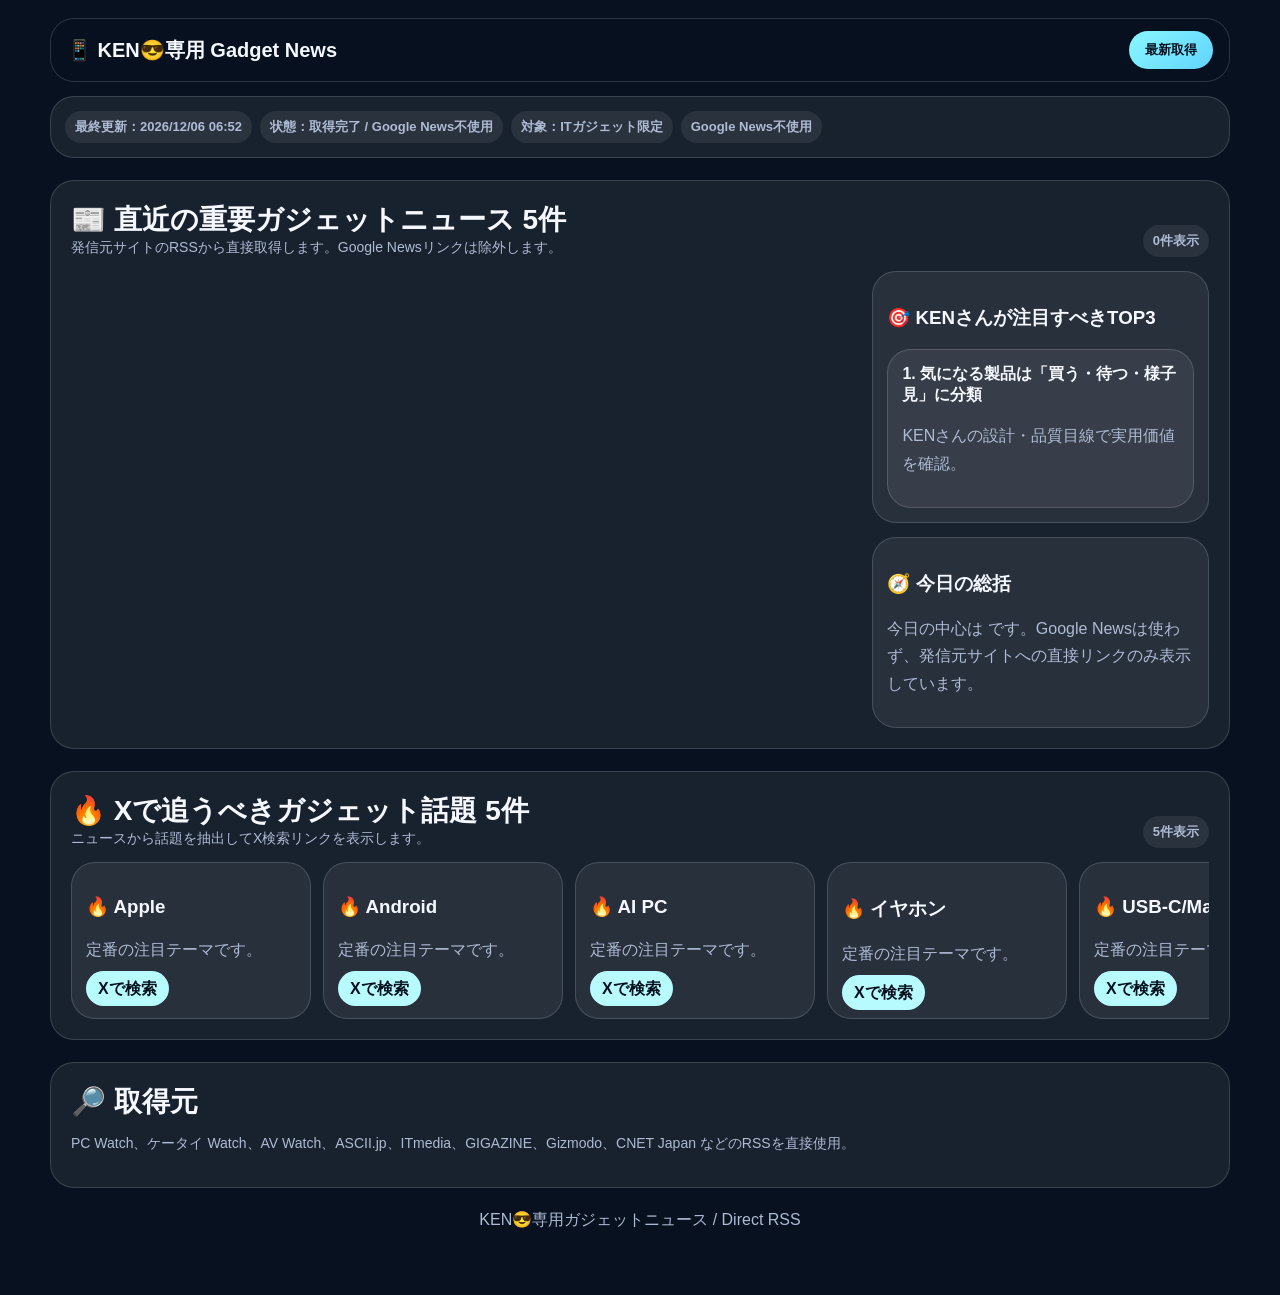
==== commit c7d8ce8f: "Switch to direct RSS source links only" ====
--- a/index.html
+++ b/index.html
@@ -1,56 +1 @@
-<!doctype html>
-<html lang="ja">
-<head>
-<meta charset="utf-8">
-<meta name="viewport" content="width=device-width,initial-scale=1">
-<title>KEN😎専用 Gadget News</title>
-<style>
-:root{--bg:#07111f;--line:rgba(255,255,255,.15);--txt:#f5f8ff;--muted:#aebbd4;--cyan:#89f7fe;--blue:#61d4ff;--vio:#a78bfa;--orange:#ffb86b;--card:rgba(255,255,255,.075)}
-*{box-sizing:border-box}body{margin:0;color:var(--txt);font-family:-apple-system,BlinkMacSystemFont,"Segoe UI","Noto Sans JP",sans-serif;background:radial-gradient(circle at 0 0,rgba(97,212,255,.25),transparent 34rem),radial-gradient(circle at 85% 0,rgba(167,139,250,.22),transparent 30rem),linear-gradient(135deg,var(--bg),#050914 72%)}a{color:inherit;text-decoration:none}.page{width:min(1360px,calc(100% - 28px));margin:auto;padding:20px 0 56px}.bar,.panel,.section{border:1px solid var(--line);background:rgba(255,255,255,.06);box-shadow:0 18px 60px rgba(0,0,0,.28)}.bar{position:sticky;top:10px;z-index:5;display:flex;justify-content:space-between;align-items:center;gap:12px;margin-bottom:14px;padding:12px 16px;border-radius:999px;background:rgba(8,17,31,.78);backdrop-filter:blur(18px)}.brand{display:flex;align-items:center;gap:10px;font-weight:900}.orb{width:34px;height:34px;display:grid;place-items:center;border-radius:50%;background:linear-gradient(135deg,var(--blue),var(--vio))}button{border:0;font:inherit;cursor:pointer}.refresh{padding:10px 16px;border-radius:999px;color:#06111f;font-size:13px;font-weight:900;background:linear-gradient(135deg,var(--cyan),var(--blue))}.refresh:disabled{opacity:.65}.panel{padding:14px 16px;margin-bottom:24px;border-radius:28px}.chips,.meta,.actions,.pills{display:flex;flex-wrap:wrap;gap:8px}.status,.chip,.tag,.link,.pill{display:inline-flex;align-items:center;border-radius:999px;font-weight:800}.status{min-height:36px;padding:8px 12px;color:var(--muted);font-size:13px;background:rgba(255,255,255,.075);border:1px solid rgba(255,255,255,.12)}.good{color:#d9ffe1;background:rgba(126,231,135,.12)}.warn{color:#fff2d5;background:rgba(255,184,107,.12)}.section{margin-top:24px;padding:24px;border-radius:28px}.head{display:flex;justify-content:space-between;align-items:end;gap:16px;margin-bottom:18px}.title{margin:0;font-size:clamp(22px,2.2vw,34px);letter-spacing:-.04em}.desc{margin:7px 0 0;color:var(--muted);line-height:1.7;font-size:14px}.tag{padding:8px 12px;color:var(--cyan);font-size:12px;background:rgba(137,247,254,.1);border:1px solid rgba(137,247,254,.2)}.layout{display:grid;grid-template-columns:minmax(0,1.45fr) minmax(330px,.55fr);gap:18px;align-items:start}.stack,.side,.todoList{display:grid;gap:18px}.side{position:sticky;top:86px}.card{position:relative;display:grid;grid-template-columns:230px 1fr;gap:16px;padding:16px;border-radius:22px;background:var(--card);border:1px solid rgba(255,255,255,.12);overflow:hidden}.card:before{content:attr(data-rank);position:absolute;right:14px;top:10px;color:rgba(255,255,255,.08);font-size:68px;font-weight:1000}.thumb{position:relative;min-height:170px;border-radius:18px;overflow:hidden;background:linear-gradient(135deg,rgba(137,247,254,.12),rgba(167,139,250,.1));display:grid;place-items:center;color:var(--muted);font-size:12px;font-weight:900}.thumb img{position:absolute;inset:0;width:100%;height:100%;object-fit:cover}.thumb:after{content:"";position:absolute;inset:0;background:linear-gradient(180deg,rgba(0,0,0,.02),rgba(0,0,0,.62))}.label{position:absolute;left:10px;bottom:10px;z-index:1;padding:5px 9px;border-radius:999px;color:#fff;background:rgba(0,0,0,.58);font-size:11px;font-weight:900}.body{position:relative;z-index:1}.chip{padding:5px 9px;color:var(--muted);font-size:11px;background:rgba(255,255,255,.07);border:1px solid rgba(255,255,255,.1)}.hot{color:#06111f;background:linear-gradient(135deg,var(--orange),#ffe3b1);border:0}.card h3,.buzz h3{margin:0;line-height:1.42}.card h3{font-size:clamp(17px,1.4vw,22px);padding-right:42px}.card p,.buzz p,.todo p,.summary p{color:var(--muted);line-height:1.75;font-size:14px}.insight{margin-top:10px;padding:10px 12px;border-radius:14px;background:rgba(137,247,254,.08);border:1px solid rgba(137,247,254,.16);color:#d9fbff;font-size:13px;line-height:1.65}.link{gap:6px;padding:8px 10px;color:var(--txt);font-size:12px;font-weight:900;background:rgba(255,255,255,.085);border:1px solid rgba(255,255,255,.12)}.primary{color:#05111f;background:linear-gradient(135deg,#fff,var(--cyan));border:0}.personal,.summary,.buzz,.source{border-radius:22px;background:var(--card);border:1px solid rgba(255,255,255,.12)}.personal,.summary{padding:20px}.personal{background:linear-gradient(135deg,rgba(137,247,254,.15),rgba(167,139,250,.11)),rgba(255,255,255,.08);border-color:rgba(137,247,254,.22)}.personal h3,.summary h3{margin:0 0 12px;font-size:20px}.todo{position:relative;padding:14px 14px 14px 46px;border-radius:18px;background:rgba(255,255,255,.075);border:1px solid rgba(255,255,255,.11)}.num{position:absolute;left:13px;top:13px;width:24px;height:24px;display:grid;place-items:center;border-radius:9px;color:#04101d;font-weight:1000;background:linear-gradient(135deg,var(--cyan),var(--blue))}.priority{display:inline-flex;margin-top:8px;padding:4px 8px;border-radius:999px;font-size:11px;font-weight:1000;color:#06111f;background:linear-gradient(135deg,var(--orange),#ffe3b1)}.pill{padding:7px 10px;background:rgba(255,255,255,.09);border:1px solid rgba(255,255,255,.12);font-size:12px}.buzzGrid{display:grid;grid-template-columns:repeat(5,minmax(190px,1fr));gap:14px;overflow-x:auto;padding-bottom:6px}.buzz{min-height:250px;padding:16px}.x{width:34px;height:34px;display:grid;place-items:center;border-radius:12px;color:#06111f;font-weight:1000;background:linear-gradient(135deg,#fff,var(--cyan));margin-bottom:12px}.sources{display:grid;grid-template-columns:repeat(4,1fr);gap:12px}.source{padding:14px;color:var(--muted);font-size:13px;line-height:1.6}.source b{display:block;color:var(--txt);margin-bottom:4px}.loading,.err{padding:18px;border-radius:22px;text-align:center;line-height:1.8}.loading{min-height:180px;display:grid;place-items:center;color:var(--muted);background:rgba(255,255,255,.055);border:1px dashed rgba(137,247,254,.28)}.spinner{width:32px;height:32px;margin:0 auto 12px;border-radius:50%;border:3px solid rgba(255,255,255,.18);border-top-color:var(--cyan);animation:spin 1s linear infinite}@keyframes spin{to{transform:rotate(360deg)}}.err{color:#ffe1e1;background:rgba(255,123,123,.12);border:1px solid rgba(255,123,123,.24)}.footer{margin-top:24px;color:var(--muted);text-align:center;line-height:1.7;font-size:13px}@media(max-width:1180px){.layout,.sources{grid-template-columns:1fr}.side{position:static}.buzzGrid{grid-template-columns:repeat(5,250px)}}@media(max-width:720px){.page{width:min(100% - 20px,1360px);padding-top:10px}.brand span:last-child{max-width:170px;overflow:hidden;text-overflow:ellipsis;white-space:nowrap}.panel,.section{padding:18px;border-radius:24px}.head{align-items:flex-start;flex-direction:column}.card{grid-template-columns:1fr}.thumb{min-height:220px}.buzzGrid{grid-template-columns:repeat(5,82vw)}}</style>
-</head><body><main class="page"><header class="bar"><div class="brand"><span class="orb">📱</span><span>KEN😎専用 Gadget News</span></div><button class="refresh" id="refreshBtn">最新取得</button></header><section class="panel"><div class="chips"><span class="status" id="updatedAt">最終更新：未取得</span><span class="status" id="fetchStatus">状態：待機中</span><span class="status">対象：ITガジェット限定</span></div></section><section class="section"><div class="head"><div><h2 class="title">📰 直近の重要ガジェットニュース 5件</h2><p class="desc">リンク先はGoogle Newsなどの集計ページではなく、発信元サイトを優先します。</p></div><span class="tag" id="newsCount">取得待ち</span></div><div class="layout"><div class="stack" id="newsList"><div class="loading"><div><div class="spinner"></div>「最新取得」を押すと、Webから最新ガジェットニュースを取得します。</div></div></div><aside class="side"><section class="personal"><h3>🎯 KENさんが注目すべきTOP3</h3><div class="todoList" id="todoList"><div class="todo"><span class="num">1</span><b>ニュース取得後に自動生成</b><p>設計・品質・Apple製品・イヤホン・旅行利用の目線で提案します。</p><span class="priority">優先度：高</span></div></div></section><section class="summary"><h3>🧭 今日の総括</h3><p id="summaryText">最新取得後に、今日のガジェット業界の流れを3〜5行で自動要約します。</p><div class="pills"><span class="pill">機械設計</span><span class="pill">Apple部品経験</span><span class="pill">品質目線</span><span class="pill">旅行ガジェット</span><span class="pill">イヤホン好き</span></div></section></aside></div></section><section class="section"><div class="head"><div><h2 class="title">🔥 Xで追うべきガジェット話題 5件</h2><p class="desc">取得した直近ニュースから話題化しやすいキーワードを抽出し、X検索リンク付きで表示します。</p></div><span class="tag" id="buzzCount">取得待ち</span></div><div class="buzzGrid" id="buzzList"><article class="buzz"><div class="x">X</div><h3>取得待ち</h3><p>ニュース取得後に、Xで追うべきガジェット話題を生成します。</p></article></div></section><section class="section"><div class="head"><div><h2 class="title">🔎 検索対象・情報源</h2><p class="desc">GitHub Pagesに置けるよう、APIキーなしで動くRSS取得方式にしています。</p></div><span class="tag">GitHub Pages対応</span></div><div class="sources"><div class="source"><b>📰 ニュース取得</b>Google News RSSの検索フィードを複数キーワードで取得します。</div><div class="source"><b>🔗 リンク先</b>集計サイトではなく、発信元サイトURLを優先します。</div><div class="source"><b>🖼️ 写真表示</b>本文画像 → 記事メタ画像 → スクリーンショットの順に表示します。</div><div class="source"><b>🔥 X話題</b>X公式APIなしで動くため、抽出キーワードのX検索リンクでライブ確認します。</div></div><div class="chips" id="searchShortcuts"></div></section><p class="footer">KEN😎専用ガジェットニュース / HTML + CSS + JavaScript</p></main>
-<script>
-const C={maxAgeHours:72,cacheKey:'ken-gadget-news-cache-v14',base:'https://news.google.com/rss/search',queries:[['Apple','Apple OR iPhone OR iPad OR MacBook OR AirPods OR Apple Watch ガジェット'],['Android','Android OR Galaxy OR Pixel OR Xperia OR AQUOS スマートフォン ガジェット'],['PC','AI PC OR Copilot PC OR Windows ノートPC OR Snapdragon X OR Intel OR AMD ガジェット'],['Audio','イヤホン OR ヘッドホン OR AirPods OR Bose OR Sony ガジェット'],['Accessory','USB-C OR 充電器 OR ケーブル OR モバイルバッテリー OR 周辺機器 MagSafe ケース ガジェット'],['Chip','半導体 OR SoC OR Snapdragon OR Dimensity OR Apple silicon スマートフォン PC'],['Gadget','スマートウォッチ OR タブレット OR ガジェット 新製品 レビュー']]};
-const TOPICS=[['iPhone / Apple','🍎',['iPhone','Apple','iPad','Mac','AirPods','Apple Watch','iOS'],'iPhone OR Apple OR AirPods OR MacBook'],['Galaxy / Android','🤖',['Android','Galaxy','Pixel','Xperia','AQUOS','OPPO','Xiaomi'],'Galaxy OR Pixel OR Android OR Xperia'],['AI PC / Windows','💻',['AI PC','Copilot','Windows','Snapdragon X','Intel','AMD','NPU'],'AI PC OR Copilot PC OR Windows NPU'],['イヤホン / 音響','🎧',['イヤホン','ヘッドホン','AirPods','Bose','Sony','ノイズキャンセリング','ノイキャン'],'イヤホン OR AirPods OR Bose OR ノイキャン'],['USB-C / 充電器','🔌',['USB-C','充電器','ケーブル','モバイルバッテリー','Qi2','GaN','MagSafe','ケース'],'USB-C OR 充電器 OR MagSafe OR ケース']];
-const $=id=>document.getElementById(id),E={btn:$('refreshBtn'),news:$('newsList'),buzz:$('buzzList'),todo:$('todoList'),summary:$('summaryText'),updated:$('updatedAt'),status:$('fetchStatus'),newsCount:$('newsCount'),buzzCount:$('buzzCount'),shortcuts:$('searchShortcuts')};
-const esc=s=>String(s||'').replaceAll('&','&amp;').replaceAll('<','&lt;').replaceAll('>','&gt;').replaceAll('"','&quot;').replaceAll("'",'&#039;');
-const strip=h=>{let d=document.createElement('div');d.innerHTML=h||'';return(d.textContent||d.innerText||'').replace(/\s+/g,' ').trim()};
-const clean=t=>String(t||'').replace(/\s+-\s+[^-]{2,40}$/g,'').replace(/\s+\|\s+.+$/g,'').replace(/\s+/g,' ').trim();
-const dt=x=>{let d=new Date(x);return isNaN(d)?'日時不明':new Intl.DateTimeFormat('ja-JP',{month:'2-digit',day:'2-digit',hour:'2-digit',minute:'2-digit'}).format(d)};
-const now=()=>new Intl.DateTimeFormat('ja-JP',{year:'numeric',month:'2-digit',day:'2-digit',hour:'2-digit',minute:'2-digit',second:'2-digit'}).format(new Date());
-const age=x=>{let d=new Date(x);return isNaN(d)?9999:(Date.now()-d)/36e5};
-const gnews=q=>C.base+'?'+new URLSearchParams({q:`(${q}) when:${Math.ceil(C.maxAgeHours/24)}d`,hl:'ja',gl:'JP',ceid:'JP:ja'});
-const xurl=q=>'https://x.com/search?q='+encodeURIComponent(q+' lang:ja')+'&src=typed_query&f=live';
-const google=q=>'https://www.google.com/search?q='+encodeURIComponent(q);
-const norm=(u,b)=>{u=String(u||'').trim();if(!u||u.startsWith('data:'))return'';try{return new URL(u,b||location.href).href}catch{return u}};
-function isAggregator(u){try{let h=new URL(u).hostname;return /news\.google\.|google\.|bing\.|news\.yahoo\.|smartnews|antenna|gunosy/i.test(h)}catch{return false}}
-function bestOpenUrl(a){if(a.finalUrl&&!isAggregator(a.finalUrl))return a.finalUrl;if(a.sourceUrl&&!isAggregator(a.sourceUrl))return a.sourceUrl;if(a.link&&!isAggregator(a.link))return a.link;return a.sourceUrl||a.finalUrl||a.link}
-function sourceNameFromUrl(u){try{return new URL(u).hostname.replace(/^www\./,'')}catch{return''}}
-const imgFromHtml=(h,b)=>{let d=document.createElement('div');d.innerHTML=h||'';let i=d.querySelector('img,source');let s=i?.getAttribute('src')||i?.getAttribute('data-src')||i?.getAttribute('data-original')||i?.getAttribute('srcset')||i?.getAttribute('data-srcset')||'';if(s.includes(','))s=s.split(',').pop().trim().split(' ')[0];return norm(s,b)};
-async function fetchText(url){let r=await fetch(url);if(!r.ok)throw new Error(r.status);return r.text()}
-async function fetchJson(url){let r=await fetch(url);if(!r.ok)throw new Error(r.status);return r.json()}
-async function feed(url,label){try{let xml=await fetchText('https://api.allorigins.win/raw?url='+encodeURIComponent(url));let doc=new DOMParser().parseFromString(xml,'application/xml');let items=[...doc.querySelectorAll('item')].map(i=>{let raw=i.querySelector('link')?.textContent||url,src=i.querySelector('source'),sourceName=src?.textContent||label,sourceUrl=src?.getAttribute('url')||'';return{title:clean(i.querySelector('title')?.textContent),link:raw,googleLink:raw,sourceUrl,finalUrl:'',pubDate:i.querySelector('pubDate')?.textContent||'',description:strip(i.querySelector('description')?.textContent),imageUrl:imgFromHtml(i.querySelector('description')?.textContent||''),source:sourceName,queryLabel:label}});if(items.length)return items}catch(e){}
-try{let js=await fetchJson('https://api.rss2json.com/v1/api.json?rss_url='+encodeURIComponent(url));if(js.items)return js.items.map(i=>({title:clean(i.title),link:i.link||i.guid||url,googleLink:i.link||'',sourceUrl:'',finalUrl:'',pubDate:i.pubDate||'',description:strip(i.description||i.content||''),imageUrl:i.thumbnail||i.enclosure?.link||imgFromHtml(i.description||i.content||''),source:i.author||label,queryLabel:label}))}catch(e){}return[]}
-async function microlink(url){try{let j=await fetchJson('https://api.microlink.io/?screenshot=true&url='+encodeURIComponent(url));let d=j.data||{};return{finalUrl:d.url||url,image:d.image?.url||'',screenshot:d.screenshot?.url||''}}catch(e){return{finalUrl:url,image:'',screenshot:''}}}
-function collectImgs(doc,base){let out=[],bad=/logo|icon|avatar|sprite|blank|pixel|favicon|profile|author|sns|button|banner|ad_|ads/i,add=u=>{u=norm(u,base);if(!u||bad.test(u)||out.includes(u))return;out.push(u)};[...doc.querySelectorAll('img,source')].forEach(el=>{['src','data-src','data-original','data-lazy-src','data-url'].forEach(a=>add(el.getAttribute(a)));['srcset','data-srcset'].forEach(a=>(el.getAttribute(a)||'').split(',').forEach(p=>add(p.trim().split(' ')[0])))});return out}
-function testImage(u){return new Promise(res=>{let im=new Image(),done=false,end=v=>{if(!done){done=true;res(v)}};im.referrerPolicy='no-referrer';im.onload=()=>end({u,w:im.naturalWidth,h:im.naturalHeight,area:im.naturalWidth*im.naturalHeight});im.onerror=()=>end(null);setTimeout(()=>end(null),2200);im.src=u})}
-async function firstLarge(cands){for(const u of cands.slice(0,35)){let r=await testImage(u);if(r&&r.w>=300&&r.h>=150&&r.area>=65000)return r.u}return''}
-async function articleImage(a){let ml=await microlink(a.googleLink||a.link);a.finalUrl=ml.finalUrl||a.link;let real=bestOpenUrl(a);if(real&&!isAggregator(real)){for(const p of['https://api.allorigins.win/raw?url=','https://api.codetabs.com/v1/proxy?quest=']){try{let html=await fetchText(p+encodeURIComponent(real)),doc=new DOMParser().parseFromString(html,'text/html'),base=doc.querySelector('link[rel="canonical"]')?.href||doc.querySelector('meta[property="og:url"]')?.content||real,img=await firstLarge(collectImgs(doc,base));if(img)return{img,label:'元記事の大きな画像',url:real}}catch(e){}}}
-if(ml.image)return{img:ml.image,label:'記事メタ画像',url:real};if(a.imageUrl)return{img:a.imageUrl,label:'RSS画像',url:real};if(ml.screenshot)return{img:ml.screenshot,label:'記事スクリーンショット',url:real};return{img:'',label:'画像取得失敗',url:real}}
-function cat(text){let cs=[['Accessory','🔌',/(usb-c|充電器|ケーブル|モバイルバッテリー|qi2|gan|周辺機器|case|ケース|magsafe|magnet|マグネット)/i],['Apple','🍎',/(iphone|ipad|mac|macbook|airpods|apple watch|apple|ios|macos)/i],['Android','🤖',/(android|galaxy|pixel|xperia|aquos|oppo|xiaomi)/i],['PC','💻',/(pc|windows|copilot|snapdragon x|intel|amd|npu|ノートpc|ai pc|surface)/i],['Audio','🎧',/(イヤホン|ヘッドホン|airpods|bose|sony|ノイキャン|ノイズキャンセリング)/i],['Chip','🧠',/(半導体|soc|snapdragon|dimensity|apple silicon|チップ|npu)/i]];let f=cs.find(c=>c[2].test(text));return f?{name:f[0],icon:f[1]}:{name:'Gadget',icon:'📱'}}
-function score(a){let text=`${a.title} ${a.description} ${a.source} ${a.queryLabel}`,c=cat(text),s=Math.max(0,80-age(a.pubDate))*.7;['発表','発売','新型','新製品','レビュー','比較','アップデート','不具合','仕様','リーク','噂','公式','AI','NPU','SoC','半導体','カメラ','バッテリー','USB-C','充電','防水','耐久','価格','予約','MagSafe','ケース','マグネット'].forEach(w=>{if(text.toLowerCase().includes(w.toLowerCase()))s+=7});if(['Apple','Android','PC','Audio','Accessory','Chip'].includes(c.name))s+=18;a.category=c;a.score=Math.round(s);return a}
-const related=a=>['iphone','ipad','mac','macbook','airpods','apple watch','apple','android','galaxy','pixel','xperia','aquos','スマホ','スマートフォン','pc','ノートpc','windows','イヤホン','ヘッドホン','ガジェット','usb-c','充電器','ケーブル','モバイルバッテリー','スマートウォッチ','タブレット','半導体','soc','snapdragon','dimensity','npu','ai pc','周辺機器','カメラ','ディスプレイ','magsafe','ケース','マグネット'].some(w=>`${a.title} ${a.description} ${a.queryLabel}`.toLowerCase().includes(w));
-function why(a){let x=`${a.title} ${a.description}`;if(/不具合|リコール|発熱|故障|脆弱性|注意|問題/i.test(x))return'購入判断や手持ちデバイスの安全性・安定性に直結する可能性があります。';if(/発売|予約|販売開始|価格|値下げ|セール/i.test(x))return'買う・待つ・比較する判断に影響します。価格と仕様のバランス確認が必要です。';if(/ai|npu|soc|snapdragon|半導体|チップ/i.test(x))return'今後のスマホ・PCの性能、電池持ち、AI機能の差につながる基盤技術だからです。';return'ガジェットの新製品・仕様・使い勝手の変化を把握するうえで、直近性と関連性が高い話題です。'}
-function insight(a){let x=`${a.title} ${a.description}`;if(/usb-c|充電器|ケーブル|コネクタ|端子|接点|充電|magsafe|ケース|マグネット/i.test(x))return'外から見えない接点品質、磁力、発熱、耐久性、互換性まで見る価値があります。';if(/iphone|apple|airpods|mac|ipad|apple watch/i.test(x))return'Apple製品の設計思想・品質基準・ユーザー体験の変化を見るのに向いています。';return'ガジェット選びや日々の使い方を改善するヒントとして確認したい話題です。'}
-const stars=s=>s>=95?'★★★★★':s>=75?'★★★★☆':s>=55?'★★★☆☆':s>=35?'★★☆☆☆':'★☆☆☆☆';
-const desc=a=>a.description&&a.description.length>30?a.description.slice(0,120)+(a.description.length>120?'…':''):'ITガジェット関連の直近ニュースです。';
-function renderNews(as){let top=as.slice(0,5);E.newsCount.textContent=`${top.length}件表示`;if(!top.length){E.news.innerHTML=`<div class="err">ニュースを取得できませんでした。少し時間を置いて「最新取得」を押してください。</div>`;return}E.news.innerHTML=top.map((a,i)=>{let open=bestOpenUrl(a);let sourceLabel=a.source||sourceNameFromUrl(open)||'発信元サイト';return`<article class="card" data-rank="${String(i+1).padStart(2,'0')}"><div class="thumb" id="thumb${i}">画像取得中<span class="label" id="label${i}">画像取得中</span></div><div class="body"><div class="meta"><span class="chip hot">重要度 ${stars(a.score)}</span><span class="chip">${esc(a.category.name)}</span><span class="chip">${age(a.pubDate)<24?'直近24h':'直近72h'}</span><span class="chip">${esc(dt(a.pubDate))}</span></div><h3>${esc(a.title)}</h3><p><b>概要：</b>${esc(desc(a))}</p><p><b>なぜ重要か：</b>${esc(why(a))}</p><div class="insight"><b>KENさんの注目ポイント：</b>${esc(insight(a))}</div><div class="actions"><a class="link primary" id="open${i}" href="${esc(open)}" target="_blank" rel="noopener">発信元サイトを開く</a><a class="link" href="${xurl(a.title)}" target="_blank" rel="noopener">Xで反応を見る</a><span class="link" id="source${i}">出典：${esc(sourceLabel)}</span></div></div></article>`}).join('');hydrate(top,as)}
-async function hydrate(top,all){await Promise.all(top.map(async(a,i)=>{let r=await articleImage(a);let open=bestOpenUrl(a);let op=$('open'+i),th=$('thumb'+i),la=$('label'+i),src=$('source'+i);if(op)op.href=open;if(src)src.textContent='出典：'+(a.source||sourceNameFromUrl(open)||'発信元サイト');if(r.img&&th){a.imageUrl=r.img;th.innerHTML=`<img src="${esc(r.img)}" alt="${esc(a.title)}" loading="lazy" referrerpolicy="no-referrer" onerror="this.style.display='none'">`+`<span class="label" id="label${i}">${esc(r.label)}</span>`}else if(la)la.textContent='画像取得失敗'}));try{localStorage.setItem(C.cacheKey,JSON.stringify({savedAt:new Date().toISOString(),articles:all}))}catch(e){}}
-function topics(as){let r=TOPICS.map(([key,icon,terms,q])=>{let m=as.filter(a=>terms.some(term=>`${a.title} ${a.description} ${a.queryLabel}`.toLowerCase().includes(term.toLowerCase()))),s=m.reduce((x,a)=>x+a.score,0)+m.length*20;return{key,icon,q,matched:m,score:s}}).filter(t=>t.score>0).sort((a,b)=>b.score-a.score);for(const [key,icon,terms,q]of TOPICS){if(r.length>=5)break;if(!r.some(t=>t.key==key))r.push({key,icon,q,matched:[],score:0})}return r.slice(0,5)}
-function renderBuzz(ts){E.buzzCount.textContent=`${ts.length}件表示`;E.buzz.innerHTML=ts.map(t=>`<article class="buzz"><div class="x">X</div><h3>${esc(t.icon+' '+t.key)}</h3><p><b>内容：</b>${esc(t.matched[0]?`直近ニュースでは「${t.matched[0].title}」などが出ています。`:'定番の注目テーマです。')}</p><p><b>盛り上がり理由：</b>実際の利用シーンに近く、購入・設定・使い方の判断材料になりやすいためです。</p><div class="actions"><a class="link primary" href="${xurl(t.q)}" target="_blank" rel="noopener">Xで検索</a><a class="link" href="${google(t.q)}" target="_blank" rel="noopener">Web検索</a></div></article>`).join('')}
-function todos(as){let text=as.map(a=>`${a.title} ${a.description}`).join(' '),r=[];if(/iphone|apple|airpods|mac|ipad|apple watch|magsafe/i.test(text))r.push(['Apple関連ニュースは仕様変更と品質目線で深掘り','Apple周辺製品は小さな仕様変更でも使い勝手や部品設計に大きく影響します。','iPhone部品やLightningコネクタの経験が活きます。','高']);if(/usb-c|充電器|ケーブル|モバイルバッテリー|qi2|gan|ケース|マグネット/i.test(text))r.push(['周辺機器は安全性・磁力・互換性を確認','発熱、充電速度、磁力、ケース品質は日常利用と旅行に直結します。','品質に強いKENさん向けです。','高']);r.push(['気になる製品は“買う・待つ・様子見”に分類','ニュースを購入判断や設定変更につなげるためです。','判断軸を作ると無駄買いを減らせます。','中']);return r.slice(0,3)}
-function renderTodo(ds){E.todo.innerHTML=ds.map((d,i)=>`<div class="todo"><span class="num">${i+1}</span><b>${esc(d[0])}</b><p><b>理由：</b>${esc(d[1])}</p><p><b>KENさんとの関係：</b>${esc(d[2])}</p><span class="priority">優先度：${esc(d[3])}</span></div>`).join('')}
-function summary(as,ts){if(!as.length){E.summary.textContent='ニュース取得に失敗しました。再取得してください。';return}let c={};as.slice(0,10).forEach(a=>c[a.category.name]=(c[a.category.name]||0)+1);let dom=Object.entries(c).sort((a,b)=>b[1]-a[1]).map(x=>x[0]).slice(0,3).join(' / '),tn=ts.slice(0,3).map(t=>t.key).join('、');E.summary.innerHTML=`今日のガジェット動向は、<b>${esc(dom||'スマホ・PC・周辺機器')}</b>周辺の話題が中心です。<br>Xで追うべきテーマは、<b>${esc(tn)}</b>です。<br>KENさん目線では、設計品質・耐久性・接続安定性・旅行時の使いやすさで評価するのが良さそうです。`}
-function all(as){let ts=topics(as);renderNews(as);renderBuzz(ts);renderTodo(todos(as));summary(as,ts);E.updated.textContent=`最終更新：${now()}`;E.status.textContent=`状態：取得完了 / ${as.length}件から抽出`;E.status.className='status good';localStorage.setItem(C.cacheKey,JSON.stringify({savedAt:new Date().toISOString(),articles:as}))}
-async function refresh(){E.news.innerHTML=`<div class="loading"><div><div class="spinner"></div>Webからガジェットニュースを取得中です。</div></div>`;E.status.textContent='状態：取得中…';E.status.className='status warn';E.btn.disabled=true;E.btn.textContent='取得中…';try{let arr=(await Promise.all(C.queries.map(q=>feed(gnews(q[1]),q[0])))).flat(),seen=new Set(),as=arr.filter(a=>a.title&&a.link).map(score).filter(related).filter(a=>{let k=clean(a.title).toLowerCase().replace(/[【】「」『』（）()［］\[\]、。・\s:：\-_/|｜]/g,'').slice(0,80);if(!k||seen.has(k))return false;seen.add(k);return true}).sort((a,b)=>b.score-a.score).slice(0,30);all(as)}catch(e){let c=JSON.parse(localStorage.getItem(C.cacheKey)||'null');if(c?.articles?.length){all(c.articles);E.status.textContent='状態：最新取得失敗 / キャッシュ表示';E.status.className='status warn'}else{renderNews([]);renderBuzz(topics([]));renderTodo(todos([]));summary([],[]);E.status.textContent='状態：取得失敗';E.status.className='status warn'}}finally{E.btn.disabled=false;E.btn.textContent='最新取得'}}
-function boot(){try{localStorage.removeItem('ken-gadget-news-cache-v13')}catch(e){}E.shortcuts.innerHTML=C.queries.map(q=>`<a class="link" href="${google(q[1])}" target="_blank" rel="noopener">検索：${esc(q[0])}</a>`).join('');E.btn.onclick=refresh;refresh()}boot();
-</script></body></html>+<!doctype html><html lang="ja"><head><meta charset="utf-8"><meta name="viewport" content="width=device-width,initial-scale=1"><title>KEN😎専用 Gadget News</title><style>body{margin:0;background:#07111f;color:#f5f8ff;font-family:-apple-system,BlinkMacSystemFont,'Segoe UI','Noto Sans JP',sans-serif}.page{width:min(1180px,calc(100% - 24px));margin:auto;padding:18px 0 48px}.bar,.panel,.section,.card,.todo,.buzz{border:1px solid rgba(255,255,255,.15);background:rgba(255,255,255,.07);border-radius:24px}.bar{position:sticky;top:10px;z-index:2;display:flex;align-items:center;justify-content:space-between;padding:12px 16px;background:rgba(8,17,31,.86);backdrop-filter:blur(14px)}.brand{font-weight:900;font-size:20px}.btn{border:0;border-radius:999px;padding:10px 16px;font-weight:900;background:linear-gradient(135deg,#89f7fe,#61d4ff);color:#06111f}.panel{margin-top:14px;padding:14px}.chips{display:flex;gap:8px;flex-wrap:wrap}.chip{border-radius:999px;padding:7px 10px;background:rgba(255,255,255,.08);color:#aebbd4;font-weight:800;font-size:13px}.section{margin-top:22px;padding:20px}.head{display:flex;align-items:end;justify-content:space-between;gap:12px;margin-bottom:14px}h2{margin:0;font-size:28px}.desc{color:#aebbd4;font-size:14px}.layout{display:grid;grid-template-columns:1.4fr .6fr;gap:16px}.stack{display:grid;gap:14px}.card{position:relative;display:grid;grid-template-columns:220px 1fr;gap:16px;padding:14px;overflow:hidden}.card:after{content:attr(data-rank);position:absolute;right:16px;top:4px;color:rgba(255,255,255,.08);font-size:70px;font-weight:900}.thumb{position:relative;min-height:160px;border-radius:18px;overflow:hidden;background:linear-gradient(135deg,rgba(137,247,254,.12),rgba(167,139,250,.12));display:grid;place-items:center;color:#aebbd4;font-weight:900}.thumb img{position:absolute;inset:0;width:100%;height:100%;object-fit:cover}.label{position:absolute;left:10px;bottom:10px;border-radius:999px;padding:5px 9px;background:rgba(0,0,0,.58);font-size:12px;font-weight:900}.meta{display:flex;gap:8px;flex-wrap:wrap;margin-bottom:8px}.badge{border-radius:999px;padding:5px 9px;background:rgba(255,255,255,.08);color:#aebbd4;font-size:12px;font-weight:900}.hot{background:#ffbf72;color:#07111f}.card h3{margin:0 52px 8px 0;font-size:22px;line-height:1.4}.card p,.todo p,.buzz p{color:#aebbd4;line-height:1.7}.insight{border:1px solid rgba(137,247,254,.2);background:rgba(137,247,254,.08);border-radius:16px;padding:10px;color:#d9fbff}.actions{display:flex;gap:8px;flex-wrap:wrap;margin-top:10px}.link{border-radius:999px;padding:9px 12px;background:rgba(255,255,255,.1);font-weight:900;color:#f5f8ff;text-decoration:none}.primary{background:#b8fbff;color:#06111f}.side{display:grid;gap:14px;align-content:start}.todo,.buzz{padding:14px}.buzzGrid{display:grid;grid-template-columns:repeat(5,240px);gap:12px;overflow-x:auto}.footer{text-align:center;color:#aebbd4;margin-top:22px}@media(max-width:900px){.layout{grid-template-columns:1fr}.card{grid-template-columns:1fr}.thumb{min-height:220px}}</style></head><body><main class="page"><header class="bar"><div class="brand">📱 KEN😎専用 Gadget News</div><button id="refresh" class="btn">最新取得</button></header><section class="panel"><div class="chips"><span id="updated" class="chip">最終更新：未取得</span><span id="state" class="chip">状態：待機中</span><span class="chip">対象：ITガジェット限定</span><span class="chip">Google News不使用</span></div></section><section class="section"><div class="head"><div><h2>📰 直近の重要ガジェットニュース 5件</h2><div class="desc">発信元サイトのRSSから直接取得します。Google Newsリンクは除外します。</div></div><span id="count" class="chip">取得待ち</span></div><div class="layout"><div id="news" class="stack"><div class="card">取得待ち</div></div><aside class="side"><div class="todo"><h3>🎯 KENさんが注目すべきTOP3</h3><div id="todos"><p>ニュース取得後に表示します。</p></div></div><div class="todo"><h3>🧭 今日の総括</h3><p id="summary">ニュース取得後に表示します。</p></div></aside></div></section><section class="section"><div class="head"><div><h2>🔥 Xで追うべきガジェット話題 5件</h2><div class="desc">ニュースから話題を抽出してX検索リンクを表示します。</div></div><span id="buzzCount" class="chip">取得待ち</span></div><div id="buzz" class="buzzGrid"></div></section><section class="section"><h2>🔎 取得元</h2><p class="desc">PC Watch、ケータイ Watch、AV Watch、ASCII.jp、ITmedia、GIGAZINE、Gizmodo、CNET Japan などのRSSを直接使用。</p></section><p class="footer">KEN😎専用ガジェットニュース / Direct RSS</p></main><script>const feeds=[['ASCII.jp','https://ascii.jp/rss.xml'],['ASCII.jp','https://ascii.jp/rss/'],['PC Watch','https://pc.watch.impress.co.jp/data/rss/1.0/pcw/feed.rdf'],['ケータイ Watch','https://k-tai.watch.impress.co.jp/data/rss/1.0/ktw/feed.rdf'],['AV Watch','https://av.watch.impress.co.jp/data/rss/1.0/avw/feed.rdf'],['ITmedia Mobile','https://rss.itmedia.co.jp/rss/2.0/mobile.xml'],['ITmedia NEWS','https://rss.itmedia.co.jp/rss/2.0/itmedia_news.xml'],['GIGAZINE','https://gigazine.net/news/rss_2.0/'],['Gizmodo Japan','https://www.gizmodo.jp/index.xml'],['CNET Japan','https://japan.cnet.com/rss/index.rdf']];const topics=[['Apple','iPhone OR Apple OR AirPods'],['Android','Galaxy OR Pixel OR Android'],['AI PC','AI PC OR Copilot PC'],['イヤホン','イヤホン OR AirPods OR Bose'],['USB-C/MagSafe','USB-C OR MagSafe OR ケース']];const $=id=>document.getElementById(id),esc=s=>String(s||'').replaceAll('&','&amp;').replaceAll('<','&lt;').replaceAll('>','&gt;').replaceAll('"','&quot;');const strip=h=>{let d=document.createElement('div');d.innerHTML=h||'';return(d.textContent||'').replace(/\s+/g,' ').trim()};const isGoogle=u=>{try{return /(^|\.)google\./i.test(new URL(u).hostname)}catch{return false}};const badImg=u=>/google|logo|icon|avatar|sprite|blank|pixel|favicon|profile|author|sns|button|banner|ad_|ads/i.test(u||'');const imgFrom=h=>{let d=document.createElement('div');d.innerHTML=h||'';let i=d.querySelector('img');let s=i?.src||i?.getAttribute('data-src')||'';return badImg(s)?'':s};async function loadFeed(url,src){try{let r=await fetch('https://api.rss2json.com/v1/api.json?rss_url='+encodeURIComponent(url));let j=await r.json();return (j.items||[]).map(i=>({title:i.title||'',link:i.link||i.guid||'',date:i.pubDate||'',desc:strip(i.description||i.content||''),img:(i.thumbnail||i.enclosure?.link||i.enclosure?.url||imgFrom(i.description||i.content||'')),src})).filter(a=>a.title&&a.link&&!isGoogle(a.link))}catch(e){return[]}}function related(a){return /iphone|ipad|mac|airpods|apple|android|galaxy|pixel|xperia|aquos|スマホ|pc|ノートpc|windows|イヤホン|ヘッドホン|usb-c|充電器|ケーブル|バッテリー|スマートウォッチ|タブレット|半導体|soc|snapdragon|npu|ai pc|周辺機器|カメラ|magsafe|ケース|マグネット/i.test(a.title+' '+a.desc)}function cat(a){let t=a.title+' '+a.desc;if(/usb-c|充電器|ケーブル|バッテリー|magsafe|ケース|マグネット/i.test(t))return'Accessory';if(/iphone|ipad|mac|airpods|apple/i.test(t))return'Apple';if(/android|galaxy|pixel|xperia|aquos/i.test(t))return'Android';if(/pc|windows|copilot|npu|ノートpc|ai pc/i.test(t))return'PC';if(/イヤホン|ヘッドホン|bose|sony|ノイキャン/i.test(t))return'Audio';return'Gadget'}function score(a){let s=0,t=(a.title+' '+a.desc).toLowerCase();['発表','発売','新型','新製品','レビュー','比較','アップデート','不具合','仕様','ai','npu','soc','半導体','カメラ','バッテリー','usb-c','充電','防水','耐久','価格','予約','magsafe','ケース','マグネット'].forEach(w=>{if(t.includes(w.toLowerCase()))s+=8});a.cat=cat(a);a.score=s+(a.img?10:0);return a}function why(a){let t=a.title+' '+a.desc;if(/発売|予約|販売開始|価格|値下げ|セール/i.test(t))return'買う・待つ・比較する判断に影響します。';if(/不具合|発熱|故障|脆弱性|注意|問題/i.test(t))return'安全性・安定性に直結する可能性があります。';return'新製品・仕様・使い勝手の変化を把握するうえで重要です。'}function insight(a){let t=a.title+' '+a.desc;if(/usb-c|充電器|ケーブル|magsafe|ケース|マグネット/i.test(t))return'接点品質、磁力、発熱、耐久性、互換性まで見る価値があります。';if(/iphone|apple|airpods|mac|ipad/i.test(t))return'Apple製品の設計思想・品質基準・ユーザー体験の変化を見るのに向いています。';return'ガジェット選びや日々の使い方を改善するヒントとして確認したい話題です。'}function date(d){let x=new Date(d);return isNaN(x)?'日時不明':new Intl.DateTimeFormat('ja-JP',{month:'2-digit',day:'2-digit',hour:'2-digit',minute:'2-digit'}).format(x)}function renderNews(list){$('count').textContent=list.length+'件表示';$('news').innerHTML=list.map((a,i)=>`<article class="card" data-rank="${String(i+1).padStart(2,'0')}"><div class="thumb">${a.img?`<img src="${esc(a.img)}" referrerpolicy="no-referrer" onerror="this.remove()">画像なし`:'画像なし'}<span class="label">${a.img?'発信元RSS画像':'画像未取得'}</span></div><div class="body"><div class="meta"><span class="badge hot">重要度 ${a.score>=60?'★★★★★':a.score>=40?'★★★★☆':a.score>=25?'★★★☆☆':'★★☆☆☆'}</span><span class="badge">${esc(a.cat)}</span><span class="badge">${date(a.date)}</span></div><h3>${esc(a.title)}</h3><p><b>概要：</b>${esc((a.desc||'').slice(0,120)||'ITガジェット関連ニュースです。')}</p><p><b>なぜ重要か：</b>${esc(why(a))}</p><div class="insight"><b>KENさんの注目ポイント：</b>${esc(insight(a))}</div><div class="actions"><a class="link primary" href="${a.link}" target="_blank" rel="noopener">発信元サイトを開く</a><a class="link" href="https://x.com/search?q=${encodeURIComponent(a.title+' lang:ja')}&src=typed_query&f=live" target="_blank" rel="noopener">Xで反応を見る</a><span class="link">出典：${esc(a.src)}</span></div></div></article>`).join('')}function renderBuzz(list){let b=topics.map(t=>({name:t[0],q:t[1],hit:list.find(a=>(a.title+' '+a.desc).toLowerCase().includes(t[0].toLowerCase()))}));$('buzzCount').textContent=b.length+'件表示';$('buzz').innerHTML=b.map(x=>`<article class="buzz"><h3>🔥 ${esc(x.name)}</h3><p>${esc(x.hit?'関連ニュース：'+x.hit.title:'定番の注目テーマです。')}</p><a class="link primary" href="https://x.com/search?q=${encodeURIComponent(x.q+' lang:ja')}&src=typed_query&f=live" target="_blank">Xで検索</a></article>`).join('')}function renderSide(list){let txt=list.map(a=>a.title+' '+a.desc).join(' ');let todos=[];if(/apple|iphone|airpods|magsafe/i.test(txt))todos.push('Apple関連は仕様変更と品質目線で深掘り');if(/usb-c|充電器|ケーブル|ケース|マグネット/i.test(txt))todos.push('周辺機器は安全性・磁力・互換性を確認');todos.push('気になる製品は「買う・待つ・様子見」に分類');$('todos').innerHTML=todos.slice(0,3).map((t,i)=>`<div class="todo"><b>${i+1}. ${esc(t)}</b><p>KENさんの設計・品質目線で実用価値を確認。</p></div>`).join('');$('summary').innerHTML=`今日の中心は <b>${esc([...new Set(list.slice(0,8).map(a=>a.cat))].join(' / '))}</b> です。Google Newsは使わず、発信元サイトへの直接リンクのみ表示しています。`}async function refresh(){$('news').innerHTML='<div class="card">取得中...</div>';$('state').textContent='状態：取得中…';$('refresh').disabled=true;try{let arr=(await Promise.all(feeds.map(f=>loadFeed(f[1],f[0])))).flat();let seen=new Set();let list=arr.filter(related).map(score).filter(a=>{let k=a.title.toLowerCase();if(seen.has(k))return false;seen.add(k);return true}).sort((a,b)=>b.score-a.score).slice(0,5);renderNews(list);renderBuzz(list);renderSide(list);$('updated').textContent='最終更新：'+new Intl.DateTimeFormat('ja-JP',{year:'numeric',month:'2-digit',day:'2-digit',hour:'2-digit',minute:'2-digit'}).format(new Date());$('state').textContent='状態：取得完了 / Google News不使用';$('state').className='chip good'}catch(e){$('news').innerHTML='<div class="err">取得に失敗しました。</div>';$('state').textContent='状態：取得失敗'}finally{$('refresh').disabled=false}}$('refresh').onclick=refresh;refresh();</script></body></html>
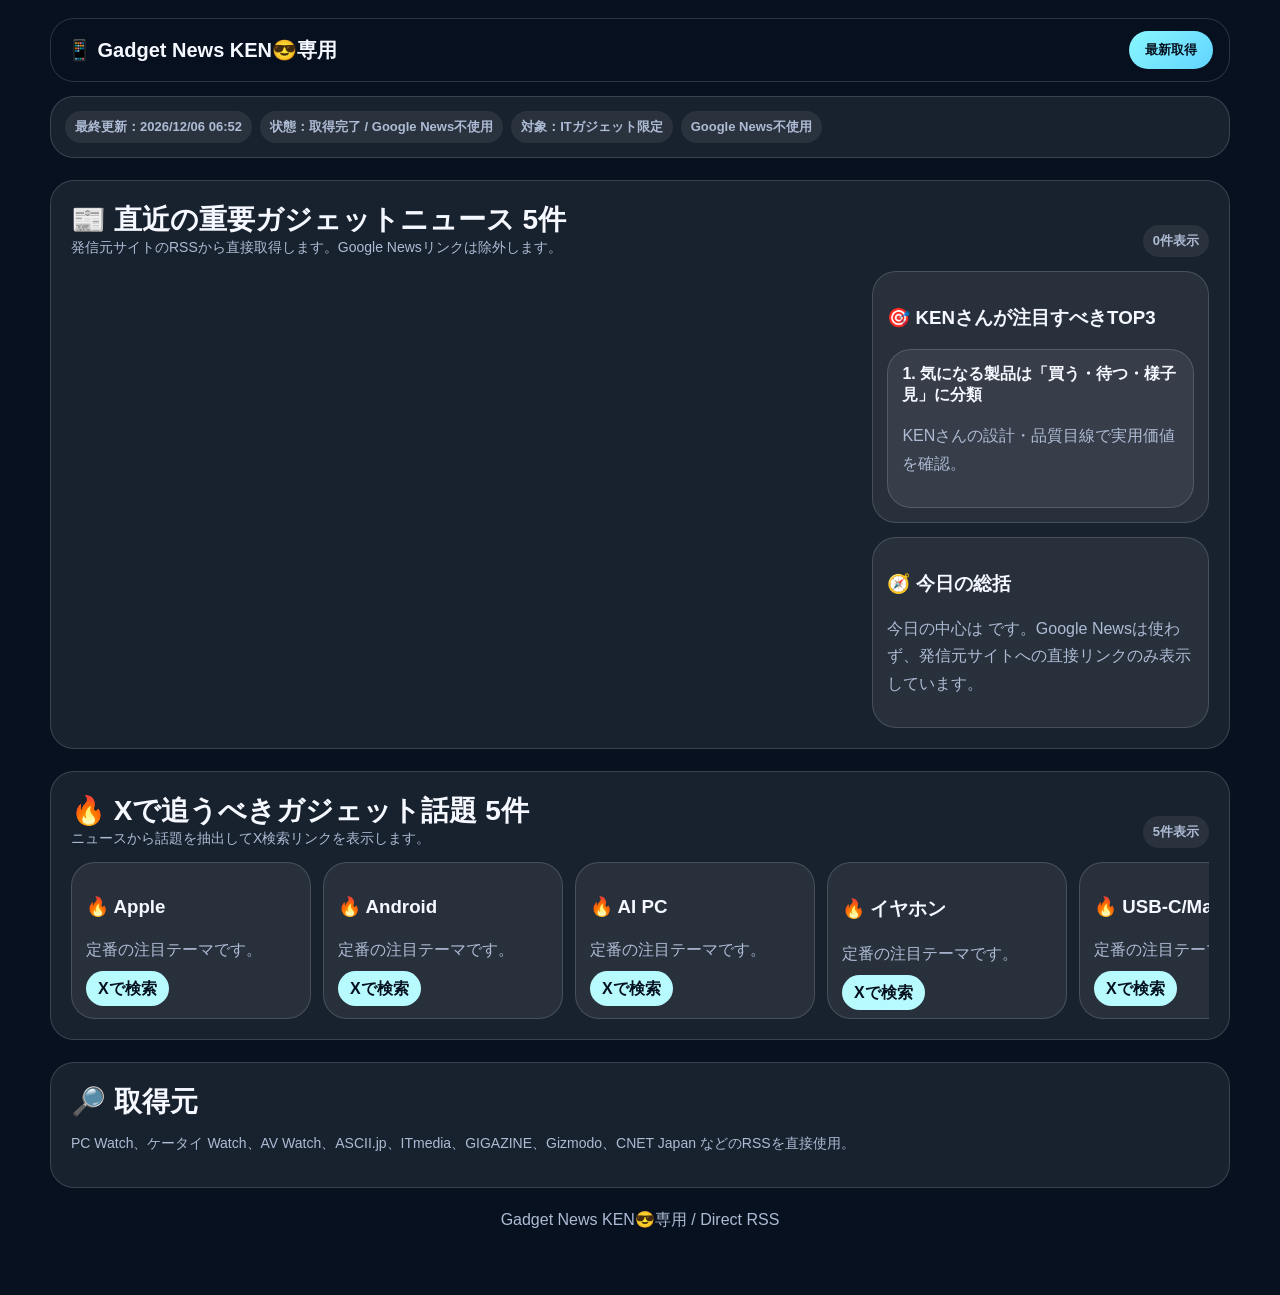
==== commit de0e054c: "Rename header and browser title" ====
--- a/index.html
+++ b/index.html
@@ -1 +1 @@
-<!doctype html><html lang="ja"><head><meta charset="utf-8"><meta name="viewport" content="width=device-width,initial-scale=1"><title>KEN😎専用 Gadget News</title><style>body{margin:0;background:#07111f;color:#f5f8ff;font-family:-apple-system,BlinkMacSystemFont,'Segoe UI','Noto Sans JP',sans-serif}.page{width:min(1180px,calc(100% - 24px));margin:auto;padding:18px 0 48px}.bar,.panel,.section,.card,.todo,.buzz{border:1px solid rgba(255,255,255,.15);background:rgba(255,255,255,.07);border-radius:24px}.bar{position:sticky;top:10px;z-index:2;display:flex;align-items:center;justify-content:space-between;padding:12px 16px;background:rgba(8,17,31,.86);backdrop-filter:blur(14px)}.brand{font-weight:900;font-size:20px}.btn{border:0;border-radius:999px;padding:10px 16px;font-weight:900;background:linear-gradient(135deg,#89f7fe,#61d4ff);color:#06111f}.panel{margin-top:14px;padding:14px}.chips{display:flex;gap:8px;flex-wrap:wrap}.chip{border-radius:999px;padding:7px 10px;background:rgba(255,255,255,.08);color:#aebbd4;font-weight:800;font-size:13px}.section{margin-top:22px;padding:20px}.head{display:flex;align-items:end;justify-content:space-between;gap:12px;margin-bottom:14px}h2{margin:0;font-size:28px}.desc{color:#aebbd4;font-size:14px}.layout{display:grid;grid-template-columns:1.4fr .6fr;gap:16px}.stack{display:grid;gap:14px}.card{position:relative;display:grid;grid-template-columns:220px 1fr;gap:16px;padding:14px;overflow:hidden}.card:after{content:attr(data-rank);position:absolute;right:16px;top:4px;color:rgba(255,255,255,.08);font-size:70px;font-weight:900}.thumb{position:relative;min-height:160px;border-radius:18px;overflow:hidden;background:linear-gradient(135deg,rgba(137,247,254,.12),rgba(167,139,250,.12));display:grid;place-items:center;color:#aebbd4;font-weight:900}.thumb img{position:absolute;inset:0;width:100%;height:100%;object-fit:cover}.label{position:absolute;left:10px;bottom:10px;border-radius:999px;padding:5px 9px;background:rgba(0,0,0,.58);font-size:12px;font-weight:900}.meta{display:flex;gap:8px;flex-wrap:wrap;margin-bottom:8px}.badge{border-radius:999px;padding:5px 9px;background:rgba(255,255,255,.08);color:#aebbd4;font-size:12px;font-weight:900}.hot{background:#ffbf72;color:#07111f}.card h3{margin:0 52px 8px 0;font-size:22px;line-height:1.4}.card p,.todo p,.buzz p{color:#aebbd4;line-height:1.7}.insight{border:1px solid rgba(137,247,254,.2);background:rgba(137,247,254,.08);border-radius:16px;padding:10px;color:#d9fbff}.actions{display:flex;gap:8px;flex-wrap:wrap;margin-top:10px}.link{border-radius:999px;padding:9px 12px;background:rgba(255,255,255,.1);font-weight:900;color:#f5f8ff;text-decoration:none}.primary{background:#b8fbff;color:#06111f}.side{display:grid;gap:14px;align-content:start}.todo,.buzz{padding:14px}.buzzGrid{display:grid;grid-template-columns:repeat(5,240px);gap:12px;overflow-x:auto}.footer{text-align:center;color:#aebbd4;margin-top:22px}@media(max-width:900px){.layout{grid-template-columns:1fr}.card{grid-template-columns:1fr}.thumb{min-height:220px}}</style></head><body><main class="page"><header class="bar"><div class="brand">📱 KEN😎専用 Gadget News</div><button id="refresh" class="btn">最新取得</button></header><section class="panel"><div class="chips"><span id="updated" class="chip">最終更新：未取得</span><span id="state" class="chip">状態：待機中</span><span class="chip">対象：ITガジェット限定</span><span class="chip">Google News不使用</span></div></section><section class="section"><div class="head"><div><h2>📰 直近の重要ガジェットニュース 5件</h2><div class="desc">発信元サイトのRSSから直接取得します。Google Newsリンクは除外します。</div></div><span id="count" class="chip">取得待ち</span></div><div class="layout"><div id="news" class="stack"><div class="card">取得待ち</div></div><aside class="side"><div class="todo"><h3>🎯 KENさんが注目すべきTOP3</h3><div id="todos"><p>ニュース取得後に表示します。</p></div></div><div class="todo"><h3>🧭 今日の総括</h3><p id="summary">ニュース取得後に表示します。</p></div></aside></div></section><section class="section"><div class="head"><div><h2>🔥 Xで追うべきガジェット話題 5件</h2><div class="desc">ニュースから話題を抽出してX検索リンクを表示します。</div></div><span id="buzzCount" class="chip">取得待ち</span></div><div id="buzz" class="buzzGrid"></div></section><section class="section"><h2>🔎 取得元</h2><p class="desc">PC Watch、ケータイ Watch、AV Watch、ASCII.jp、ITmedia、GIGAZINE、Gizmodo、CNET Japan などのRSSを直接使用。</p></section><p class="footer">KEN😎専用ガジェットニュース / Direct RSS</p></main><script>const feeds=[['ASCII.jp','https://ascii.jp/rss.xml'],['ASCII.jp','https://ascii.jp/rss/'],['PC Watch','https://pc.watch.impress.co.jp/data/rss/1.0/pcw/feed.rdf'],['ケータイ Watch','https://k-tai.watch.impress.co.jp/data/rss/1.0/ktw/feed.rdf'],['AV Watch','https://av.watch.impress.co.jp/data/rss/1.0/avw/feed.rdf'],['ITmedia Mobile','https://rss.itmedia.co.jp/rss/2.0/mobile.xml'],['ITmedia NEWS','https://rss.itmedia.co.jp/rss/2.0/itmedia_news.xml'],['GIGAZINE','https://gigazine.net/news/rss_2.0/'],['Gizmodo Japan','https://www.gizmodo.jp/index.xml'],['CNET Japan','https://japan.cnet.com/rss/index.rdf']];const topics=[['Apple','iPhone OR Apple OR AirPods'],['Android','Galaxy OR Pixel OR Android'],['AI PC','AI PC OR Copilot PC'],['イヤホン','イヤホン OR AirPods OR Bose'],['USB-C/MagSafe','USB-C OR MagSafe OR ケース']];const $=id=>document.getElementById(id),esc=s=>String(s||'').replaceAll('&','&amp;').replaceAll('<','&lt;').replaceAll('>','&gt;').replaceAll('"','&quot;');const strip=h=>{let d=document.createElement('div');d.innerHTML=h||'';return(d.textContent||'').replace(/\s+/g,' ').trim()};const isGoogle=u=>{try{return /(^|\.)google\./i.test(new URL(u).hostname)}catch{return false}};const badImg=u=>/google|logo|icon|avatar|sprite|blank|pixel|favicon|profile|author|sns|button|banner|ad_|ads/i.test(u||'');const imgFrom=h=>{let d=document.createElement('div');d.innerHTML=h||'';let i=d.querySelector('img');let s=i?.src||i?.getAttribute('data-src')||'';return badImg(s)?'':s};async function loadFeed(url,src){try{let r=await fetch('https://api.rss2json.com/v1/api.json?rss_url='+encodeURIComponent(url));let j=await r.json();return (j.items||[]).map(i=>({title:i.title||'',link:i.link||i.guid||'',date:i.pubDate||'',desc:strip(i.description||i.content||''),img:(i.thumbnail||i.enclosure?.link||i.enclosure?.url||imgFrom(i.description||i.content||'')),src})).filter(a=>a.title&&a.link&&!isGoogle(a.link))}catch(e){return[]}}function related(a){return /iphone|ipad|mac|airpods|apple|android|galaxy|pixel|xperia|aquos|スマホ|pc|ノートpc|windows|イヤホン|ヘッドホン|usb-c|充電器|ケーブル|バッテリー|スマートウォッチ|タブレット|半導体|soc|snapdragon|npu|ai pc|周辺機器|カメラ|magsafe|ケース|マグネット/i.test(a.title+' '+a.desc)}function cat(a){let t=a.title+' '+a.desc;if(/usb-c|充電器|ケーブル|バッテリー|magsafe|ケース|マグネット/i.test(t))return'Accessory';if(/iphone|ipad|mac|airpods|apple/i.test(t))return'Apple';if(/android|galaxy|pixel|xperia|aquos/i.test(t))return'Android';if(/pc|windows|copilot|npu|ノートpc|ai pc/i.test(t))return'PC';if(/イヤホン|ヘッドホン|bose|sony|ノイキャン/i.test(t))return'Audio';return'Gadget'}function score(a){let s=0,t=(a.title+' '+a.desc).toLowerCase();['発表','発売','新型','新製品','レビュー','比較','アップデート','不具合','仕様','ai','npu','soc','半導体','カメラ','バッテリー','usb-c','充電','防水','耐久','価格','予約','magsafe','ケース','マグネット'].forEach(w=>{if(t.includes(w.toLowerCase()))s+=8});a.cat=cat(a);a.score=s+(a.img?10:0);return a}function why(a){let t=a.title+' '+a.desc;if(/発売|予約|販売開始|価格|値下げ|セール/i.test(t))return'買う・待つ・比較する判断に影響します。';if(/不具合|発熱|故障|脆弱性|注意|問題/i.test(t))return'安全性・安定性に直結する可能性があります。';return'新製品・仕様・使い勝手の変化を把握するうえで重要です。'}function insight(a){let t=a.title+' '+a.desc;if(/usb-c|充電器|ケーブル|magsafe|ケース|マグネット/i.test(t))return'接点品質、磁力、発熱、耐久性、互換性まで見る価値があります。';if(/iphone|apple|airpods|mac|ipad/i.test(t))return'Apple製品の設計思想・品質基準・ユーザー体験の変化を見るのに向いています。';return'ガジェット選びや日々の使い方を改善するヒントとして確認したい話題です。'}function date(d){let x=new Date(d);return isNaN(x)?'日時不明':new Intl.DateTimeFormat('ja-JP',{month:'2-digit',day:'2-digit',hour:'2-digit',minute:'2-digit'}).format(x)}function renderNews(list){$('count').textContent=list.length+'件表示';$('news').innerHTML=list.map((a,i)=>`<article class="card" data-rank="${String(i+1).padStart(2,'0')}"><div class="thumb">${a.img?`<img src="${esc(a.img)}" referrerpolicy="no-referrer" onerror="this.remove()">画像なし`:'画像なし'}<span class="label">${a.img?'発信元RSS画像':'画像未取得'}</span></div><div class="body"><div class="meta"><span class="badge hot">重要度 ${a.score>=60?'★★★★★':a.score>=40?'★★★★☆':a.score>=25?'★★★☆☆':'★★☆☆☆'}</span><span class="badge">${esc(a.cat)}</span><span class="badge">${date(a.date)}</span></div><h3>${esc(a.title)}</h3><p><b>概要：</b>${esc((a.desc||'').slice(0,120)||'ITガジェット関連ニュースです。')}</p><p><b>なぜ重要か：</b>${esc(why(a))}</p><div class="insight"><b>KENさんの注目ポイント：</b>${esc(insight(a))}</div><div class="actions"><a class="link primary" href="${a.link}" target="_blank" rel="noopener">発信元サイトを開く</a><a class="link" href="https://x.com/search?q=${encodeURIComponent(a.title+' lang:ja')}&src=typed_query&f=live" target="_blank" rel="noopener">Xで反応を見る</a><span class="link">出典：${esc(a.src)}</span></div></div></article>`).join('')}function renderBuzz(list){let b=topics.map(t=>({name:t[0],q:t[1],hit:list.find(a=>(a.title+' '+a.desc).toLowerCase().includes(t[0].toLowerCase()))}));$('buzzCount').textContent=b.length+'件表示';$('buzz').innerHTML=b.map(x=>`<article class="buzz"><h3>🔥 ${esc(x.name)}</h3><p>${esc(x.hit?'関連ニュース：'+x.hit.title:'定番の注目テーマです。')}</p><a class="link primary" href="https://x.com/search?q=${encodeURIComponent(x.q+' lang:ja')}&src=typed_query&f=live" target="_blank">Xで検索</a></article>`).join('')}function renderSide(list){let txt=list.map(a=>a.title+' '+a.desc).join(' ');let todos=[];if(/apple|iphone|airpods|magsafe/i.test(txt))todos.push('Apple関連は仕様変更と品質目線で深掘り');if(/usb-c|充電器|ケーブル|ケース|マグネット/i.test(txt))todos.push('周辺機器は安全性・磁力・互換性を確認');todos.push('気になる製品は「買う・待つ・様子見」に分類');$('todos').innerHTML=todos.slice(0,3).map((t,i)=>`<div class="todo"><b>${i+1}. ${esc(t)}</b><p>KENさんの設計・品質目線で実用価値を確認。</p></div>`).join('');$('summary').innerHTML=`今日の中心は <b>${esc([...new Set(list.slice(0,8).map(a=>a.cat))].join(' / '))}</b> です。Google Newsは使わず、発信元サイトへの直接リンクのみ表示しています。`}async function refresh(){$('news').innerHTML='<div class="card">取得中...</div>';$('state').textContent='状態：取得中…';$('refresh').disabled=true;try{let arr=(await Promise.all(feeds.map(f=>loadFeed(f[1],f[0])))).flat();let seen=new Set();let list=arr.filter(related).map(score).filter(a=>{let k=a.title.toLowerCase();if(seen.has(k))return false;seen.add(k);return true}).sort((a,b)=>b.score-a.score).slice(0,5);renderNews(list);renderBuzz(list);renderSide(list);$('updated').textContent='最終更新：'+new Intl.DateTimeFormat('ja-JP',{year:'numeric',month:'2-digit',day:'2-digit',hour:'2-digit',minute:'2-digit'}).format(new Date());$('state').textContent='状態：取得完了 / Google News不使用';$('state').className='chip good'}catch(e){$('news').innerHTML='<div class="err">取得に失敗しました。</div>';$('state').textContent='状態：取得失敗'}finally{$('refresh').disabled=false}}$('refresh').onclick=refresh;refresh();</script></body></html>+<!doctype html><html lang="ja"><head><meta charset="utf-8"><meta name="viewport" content="width=device-width,initial-scale=1"><title>Gadget News KEN😎専用</title><style>body{margin:0;background:#07111f;color:#f5f8ff;font-family:-apple-system,BlinkMacSystemFont,'Segoe UI','Noto Sans JP',sans-serif}.page{width:min(1180px,calc(100% - 24px));margin:auto;padding:18px 0 48px}.bar,.panel,.section,.card,.todo,.buzz{border:1px solid rgba(255,255,255,.15);background:rgba(255,255,255,.07);border-radius:24px}.bar{position:sticky;top:10px;z-index:2;display:flex;align-items:center;justify-content:space-between;padding:12px 16px;background:rgba(8,17,31,.86);backdrop-filter:blur(14px)}.brand{font-weight:900;font-size:20px}.btn{border:0;border-radius:999px;padding:10px 16px;font-weight:900;background:linear-gradient(135deg,#89f7fe,#61d4ff);color:#06111f}.panel{margin-top:14px;padding:14px}.chips{display:flex;gap:8px;flex-wrap:wrap}.chip{border-radius:999px;padding:7px 10px;background:rgba(255,255,255,.08);color:#aebbd4;font-weight:800;font-size:13px}.section{margin-top:22px;padding:20px}.head{display:flex;align-items:end;justify-content:space-between;gap:12px;margin-bottom:14px}h2{margin:0;font-size:28px}.desc{color:#aebbd4;font-size:14px}.layout{display:grid;grid-template-columns:1.4fr .6fr;gap:16px}.stack{display:grid;gap:14px}.card{position:relative;display:grid;grid-template-columns:220px 1fr;gap:16px;padding:14px;overflow:hidden}.card:after{content:attr(data-rank);position:absolute;right:16px;top:4px;color:rgba(255,255,255,.08);font-size:70px;font-weight:900}.thumb{position:relative;min-height:160px;border-radius:18px;overflow:hidden;background:linear-gradient(135deg,rgba(137,247,254,.12),rgba(167,139,250,.12));display:grid;place-items:center;color:#aebbd4;font-weight:900}.thumb img{position:absolute;inset:0;width:100%;height:100%;object-fit:cover}.label{position:absolute;left:10px;bottom:10px;border-radius:999px;padding:5px 9px;background:rgba(0,0,0,.58);font-size:12px;font-weight:900}.meta{display:flex;gap:8px;flex-wrap:wrap;margin-bottom:8px}.badge{border-radius:999px;padding:5px 9px;background:rgba(255,255,255,.08);color:#aebbd4;font-size:12px;font-weight:900}.hot{background:#ffbf72;color:#07111f}.card h3{margin:0 52px 8px 0;font-size:22px;line-height:1.4}.card p,.todo p,.buzz p{color:#aebbd4;line-height:1.7}.insight{border:1px solid rgba(137,247,254,.2);background:rgba(137,247,254,.08);border-radius:16px;padding:10px;color:#d9fbff}.actions{display:flex;gap:8px;flex-wrap:wrap;margin-top:10px}.link{border-radius:999px;padding:9px 12px;background:rgba(255,255,255,.1);font-weight:900;color:#f5f8ff;text-decoration:none}.primary{background:#b8fbff;color:#06111f}.side{display:grid;gap:14px;align-content:start}.todo,.buzz{padding:14px}.buzzGrid{display:grid;grid-template-columns:repeat(5,240px);gap:12px;overflow-x:auto}.footer{text-align:center;color:#aebbd4;margin-top:22px}@media(max-width:900px){.layout{grid-template-columns:1fr}.card{grid-template-columns:1fr}.thumb{min-height:220px}}</style></head><body><main class="page"><header class="bar"><div class="brand">📱 Gadget News KEN😎専用</div><button id="refresh" class="btn">最新取得</button></header><section class="panel"><div class="chips"><span id="updated" class="chip">最終更新：未取得</span><span id="state" class="chip">状態：待機中</span><span class="chip">対象：ITガジェット限定</span><span class="chip">Google News不使用</span></div></section><section class="section"><div class="head"><div><h2>📰 直近の重要ガジェットニュース 5件</h2><div class="desc">発信元サイトのRSSから直接取得します。Google Newsリンクは除外します。</div></div><span id="count" class="chip">取得待ち</span></div><div class="layout"><div id="news" class="stack"><div class="card">取得待ち</div></div><aside class="side"><div class="todo"><h3>🎯 KENさんが注目すべきTOP3</h3><div id="todos"><p>ニュース取得後に表示します。</p></div></div><div class="todo"><h3>🧭 今日の総括</h3><p id="summary">ニュース取得後に表示します。</p></div></aside></div></section><section class="section"><div class="head"><div><h2>🔥 Xで追うべきガジェット話題 5件</h2><div class="desc">ニュースから話題を抽出してX検索リンクを表示します。</div></div><span id="buzzCount" class="chip">取得待ち</span></div><div id="buzz" class="buzzGrid"></div></section><section class="section"><h2>🔎 取得元</h2><p class="desc">PC Watch、ケータイ Watch、AV Watch、ASCII.jp、ITmedia、GIGAZINE、Gizmodo、CNET Japan などのRSSを直接使用。</p></section><p class="footer">Gadget News KEN😎専用 / Direct RSS</p></main><script>const feeds=[['ASCII.jp','https://ascii.jp/rss.xml'],['ASCII.jp','https://ascii.jp/rss/'],['PC Watch','https://pc.watch.impress.co.jp/data/rss/1.0/pcw/feed.rdf'],['ケータイ Watch','https://k-tai.watch.impress.co.jp/data/rss/1.0/ktw/feed.rdf'],['AV Watch','https://av.watch.impress.co.jp/data/rss/1.0/avw/feed.rdf'],['ITmedia Mobile','https://rss.itmedia.co.jp/rss/2.0/mobile.xml'],['ITmedia NEWS','https://rss.itmedia.co.jp/rss/2.0/itmedia_news.xml'],['GIGAZINE','https://gigazine.net/news/rss_2.0/'],['Gizmodo Japan','https://www.gizmodo.jp/index.xml'],['CNET Japan','https://japan.cnet.com/rss/index.rdf']];const topics=[['Apple','iPhone OR Apple OR AirPods'],['Android','Galaxy OR Pixel OR Android'],['AI PC','AI PC OR Copilot PC'],['イヤホン','イヤホン OR AirPods OR Bose'],['USB-C/MagSafe','USB-C OR MagSafe OR ケース']];const $=id=>document.getElementById(id),esc=s=>String(s||'').replaceAll('&','&amp;').replaceAll('<','&lt;').replaceAll('>','&gt;').replaceAll('"','&quot;');const strip=h=>{let d=document.createElement('div');d.innerHTML=h||'';return(d.textContent||'').replace(/\s+/g,' ').trim()};const isGoogle=u=>{try{return /(^|\.)google\./i.test(new URL(u).hostname)}catch{return false}};const badImg=u=>/google|logo|icon|avatar|sprite|blank|pixel|favicon|profile|author|sns|button|banner|ad_|ads/i.test(u||'');const imgFrom=h=>{let d=document.createElement('div');d.innerHTML=h||'';let i=d.querySelector('img');let s=i?.src||i?.getAttribute('data-src')||'';return badImg(s)?'':s};async function loadFeed(url,src){try{let r=await fetch('https://api.rss2json.com/v1/api.json?rss_url='+encodeURIComponent(url));let j=await r.json();return (j.items||[]).map(i=>({title:i.title||'',link:i.link||i.guid||'',date:i.pubDate||'',desc:strip(i.description||i.content||''),img:(i.thumbnail||i.enclosure?.link||i.enclosure?.url||imgFrom(i.description||i.content||'')),src})).filter(a=>a.title&&a.link&&!isGoogle(a.link))}catch(e){return[]}}function related(a){return /iphone|ipad|mac|airpods|apple|android|galaxy|pixel|xperia|aquos|スマホ|pc|ノートpc|windows|イヤホン|ヘッドホン|usb-c|充電器|ケーブル|バッテリー|スマートウォッチ|タブレット|半導体|soc|snapdragon|npu|ai pc|周辺機器|カメラ|magsafe|ケース|マグネット/i.test(a.title+' '+a.desc)}function cat(a){let t=a.title+' '+a.desc;if(/usb-c|充電器|ケーブル|バッテリー|magsafe|ケース|マグネット/i.test(t))return'Accessory';if(/iphone|ipad|mac|airpods|apple/i.test(t))return'Apple';if(/android|galaxy|pixel|xperia|aquos/i.test(t))return'Android';if(/pc|windows|copilot|npu|ノートpc|ai pc/i.test(t))return'PC';if(/イヤホン|ヘッドホン|bose|sony|ノイキャン/i.test(t))return'Audio';return'Gadget'}function score(a){let s=0,t=(a.title+' '+a.desc).toLowerCase();['発表','発売','新型','新製品','レビュー','比較','アップデート','不具合','仕様','ai','npu','soc','半導体','カメラ','バッテリー','usb-c','充電','防水','耐久','価格','予約','magsafe','ケース','マグネット'].forEach(w=>{if(t.includes(w.toLowerCase()))s+=8});a.cat=cat(a);a.score=s+(a.img?10:0);return a}function why(a){let t=a.title+' '+a.desc;if(/発売|予約|販売開始|価格|値下げ|セール/i.test(t))return'買う・待つ・比較する判断に影響します。';if(/不具合|発熱|故障|脆弱性|注意|問題/i.test(t))return'安全性・安定性に直結する可能性があります。';return'新製品・仕様・使い勝手の変化を把握するうえで重要です。'}function insight(a){let t=a.title+' '+a.desc;if(/usb-c|充電器|ケーブル|magsafe|ケース|マグネット/i.test(t))return'接点品質、磁力、発熱、耐久性、互換性まで見る価値があります。';if(/iphone|apple|airpods|mac|ipad/i.test(t))return'Apple製品の設計思想・品質基準・ユーザー体験の変化を見るのに向いています。';return'ガジェット選びや日々の使い方を改善するヒントとして確認したい話題です。'}function date(d){let x=new Date(d);return isNaN(x)?'日時不明':new Intl.DateTimeFormat('ja-JP',{month:'2-digit',day:'2-digit',hour:'2-digit',minute:'2-digit'}).format(x)}function renderNews(list){$('count').textContent=list.length+'件表示';$('news').innerHTML=list.map((a,i)=>`<article class="card" data-rank="${String(i+1).padStart(2,'0')}"><div class="thumb">${a.img?`<img src="${esc(a.img)}" referrerpolicy="no-referrer" onerror="this.remove()">画像なし`:'画像なし'}<span class="label">${a.img?'発信元RSS画像':'画像未取得'}</span></div><div class="body"><div class="meta"><span class="badge hot">重要度 ${a.score>=60?'★★★★★':a.score>=40?'★★★★☆':a.score>=25?'★★★☆☆':'★★☆☆☆'}</span><span class="badge">${esc(a.cat)}</span><span class="badge">${date(a.date)}</span></div><h3>${esc(a.title)}</h3><p><b>概要：</b>${esc((a.desc||'').slice(0,120)||'ITガジェット関連ニュースです。')}</p><p><b>なぜ重要か：</b>${esc(why(a))}</p><div class="insight"><b>KENさんの注目ポイント：</b>${esc(insight(a))}</div><div class="actions"><a class="link primary" href="${a.link}" target="_blank" rel="noopener">発信元サイトを開く</a><a class="link" href="https://x.com/search?q=${encodeURIComponent(a.title+' lang:ja')}&src=typed_query&f=live" target="_blank" rel="noopener">Xで反応を見る</a><span class="link">出典：${esc(a.src)}</span></div></div></article>`).join('')}function renderBuzz(list){let b=topics.map(t=>({name:t[0],q:t[1],hit:list.find(a=>(a.title+' '+a.desc).toLowerCase().includes(t[0].toLowerCase()))}));$('buzzCount').textContent=b.length+'件表示';$('buzz').innerHTML=b.map(x=>`<article class="buzz"><h3>🔥 ${esc(x.name)}</h3><p>${esc(x.hit?'関連ニュース：'+x.hit.title:'定番の注目テーマです。')}</p><a class="link primary" href="https://x.com/search?q=${encodeURIComponent(x.q+' lang:ja')}&src=typed_query&f=live" target="_blank">Xで検索</a></article>`).join('')}function renderSide(list){let txt=list.map(a=>a.title+' '+a.desc).join(' ');let todos=[];if(/apple|iphone|airpods|magsafe/i.test(txt))todos.push('Apple関連は仕様変更と品質目線で深掘り');if(/usb-c|充電器|ケーブル|ケース|マグネット/i.test(txt))todos.push('周辺機器は安全性・磁力・互換性を確認');todos.push('気になる製品は「買う・待つ・様子見」に分類');$('todos').innerHTML=todos.slice(0,3).map((t,i)=>`<div class="todo"><b>${i+1}. ${esc(t)}</b><p>KENさんの設計・品質目線で実用価値を確認。</p></div>`).join('');$('summary').innerHTML=`今日の中心は <b>${esc([...new Set(list.slice(0,8).map(a=>a.cat))].join(' / '))}</b> です。Google Newsは使わず、発信元サイトへの直接リンクのみ表示しています。`}async function refresh(){$('news').innerHTML='<div class="card">取得中...</div>';$('state').textContent='状態：取得中…';$('refresh').disabled=true;try{let arr=(await Promise.all(feeds.map(f=>loadFeed(f[1],f[0])))).flat();let seen=new Set();let list=arr.filter(related).map(score).filter(a=>{let k=a.title.toLowerCase();if(seen.has(k))return false;seen.add(k);return true}).sort((a,b)=>b.score-a.score).slice(0,5);renderNews(list);renderBuzz(list);renderSide(list);$('updated').textContent='最終更新：'+new Intl.DateTimeFormat('ja-JP',{year:'numeric',month:'2-digit',day:'2-digit',hour:'2-digit',minute:'2-digit'}).format(new Date());$('state').textContent='状態：取得完了 / Google News不使用';$('state').className='chip good'}catch(e){$('news').innerHTML='<div class="err">取得に失敗しました。</div>';$('state').textContent='状態：取得失敗'}finally{$('refresh').disabled=false}}$('refresh').onclick=refresh;refresh();</script></body></html>
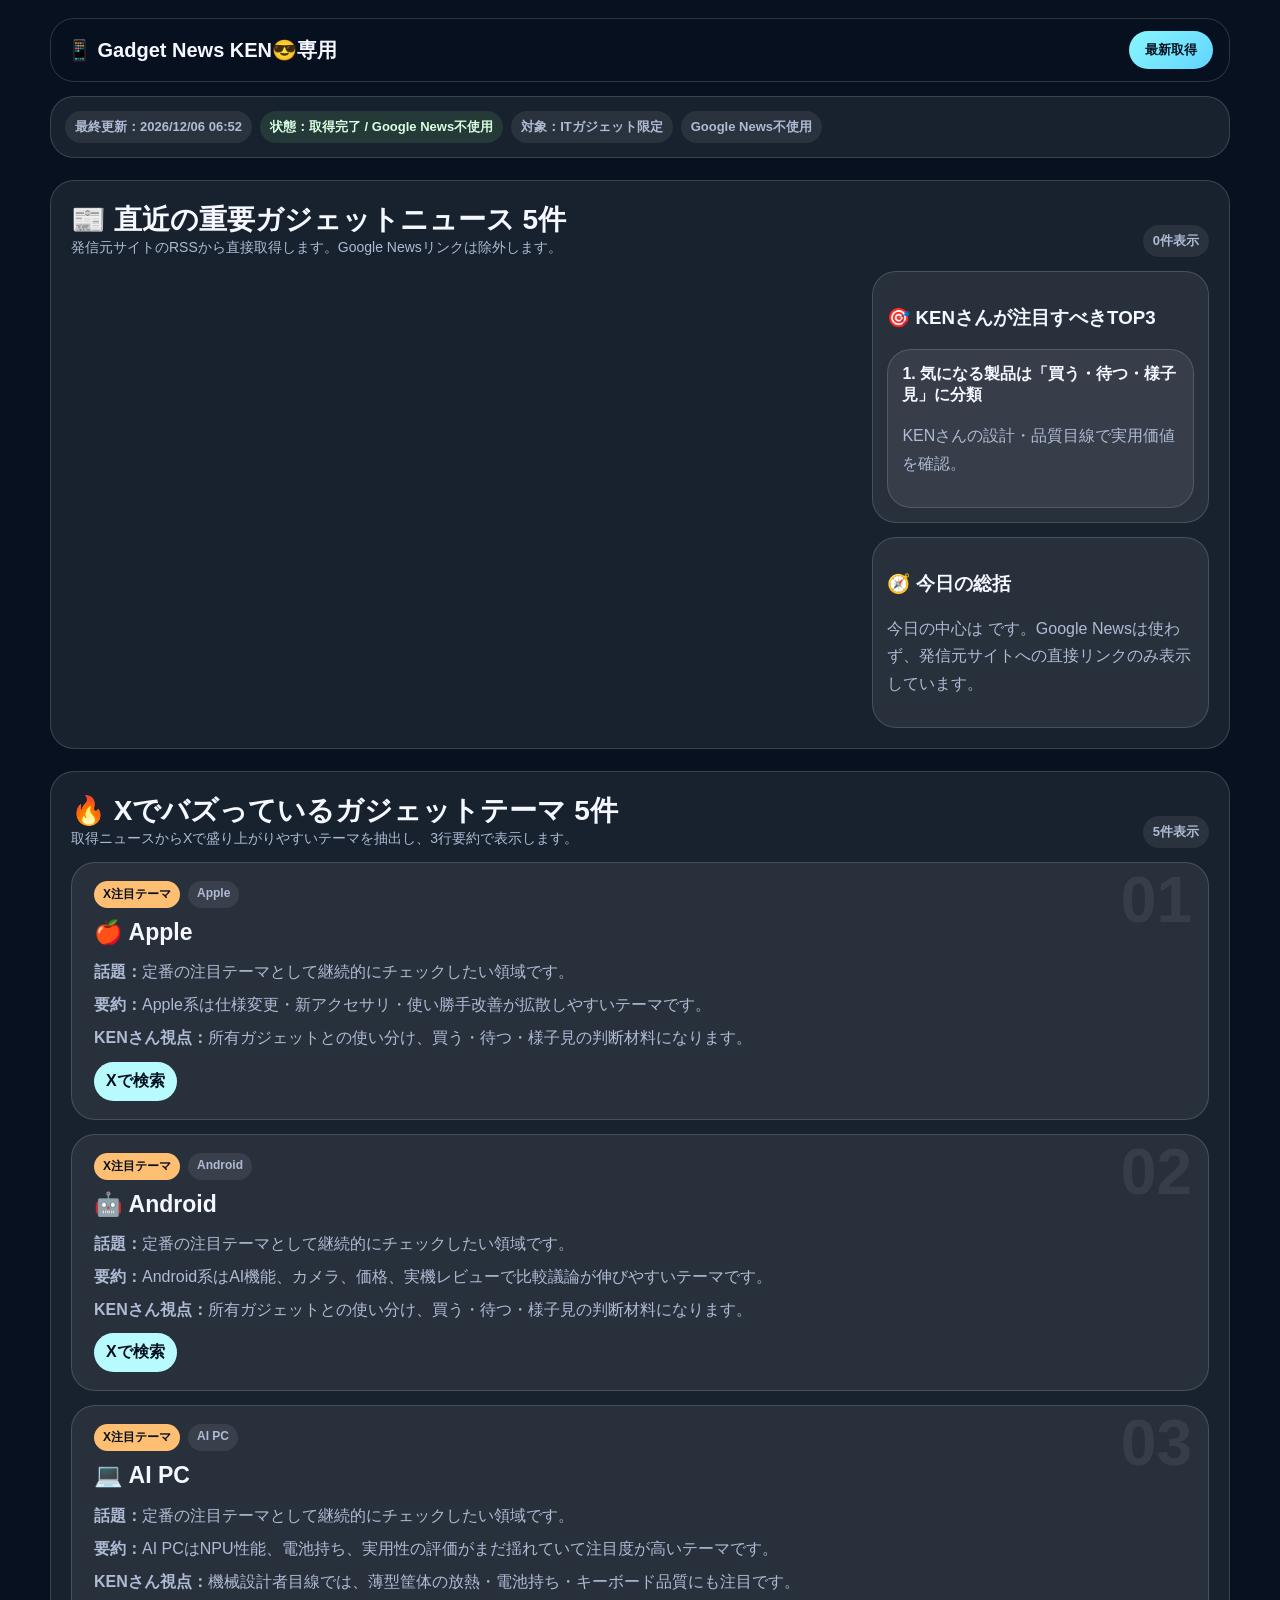
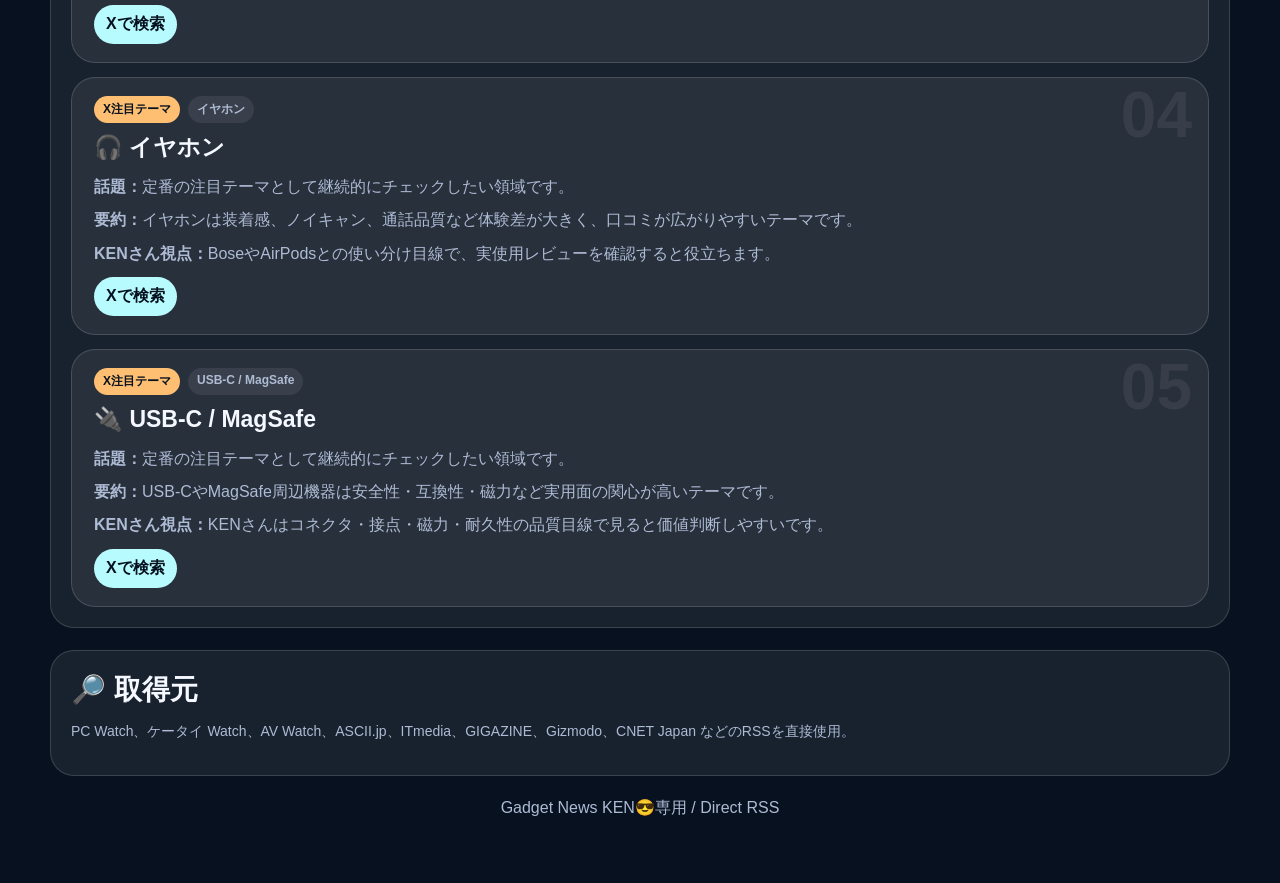
==== commit 0e3efd94: "Make X topics vertical summary tiles" ====
--- a/index.html
+++ b/index.html
@@ -1 +1 @@
-<!doctype html><html lang="ja"><head><meta charset="utf-8"><meta name="viewport" content="width=device-width,initial-scale=1"><title>Gadget News KEN😎専用</title><style>body{margin:0;background:#07111f;color:#f5f8ff;font-family:-apple-system,BlinkMacSystemFont,'Segoe UI','Noto Sans JP',sans-serif}.page{width:min(1180px,calc(100% - 24px));margin:auto;padding:18px 0 48px}.bar,.panel,.section,.card,.todo,.buzz{border:1px solid rgba(255,255,255,.15);background:rgba(255,255,255,.07);border-radius:24px}.bar{position:sticky;top:10px;z-index:2;display:flex;align-items:center;justify-content:space-between;padding:12px 16px;background:rgba(8,17,31,.86);backdrop-filter:blur(14px)}.brand{font-weight:900;font-size:20px}.btn{border:0;border-radius:999px;padding:10px 16px;font-weight:900;background:linear-gradient(135deg,#89f7fe,#61d4ff);color:#06111f}.panel{margin-top:14px;padding:14px}.chips{display:flex;gap:8px;flex-wrap:wrap}.chip{border-radius:999px;padding:7px 10px;background:rgba(255,255,255,.08);color:#aebbd4;font-weight:800;font-size:13px}.section{margin-top:22px;padding:20px}.head{display:flex;align-items:end;justify-content:space-between;gap:12px;margin-bottom:14px}h2{margin:0;font-size:28px}.desc{color:#aebbd4;font-size:14px}.layout{display:grid;grid-template-columns:1.4fr .6fr;gap:16px}.stack{display:grid;gap:14px}.card{position:relative;display:grid;grid-template-columns:220px 1fr;gap:16px;padding:14px;overflow:hidden}.card:after{content:attr(data-rank);position:absolute;right:16px;top:4px;color:rgba(255,255,255,.08);font-size:70px;font-weight:900}.thumb{position:relative;min-height:160px;border-radius:18px;overflow:hidden;background:linear-gradient(135deg,rgba(137,247,254,.12),rgba(167,139,250,.12));display:grid;place-items:center;color:#aebbd4;font-weight:900}.thumb img{position:absolute;inset:0;width:100%;height:100%;object-fit:cover}.label{position:absolute;left:10px;bottom:10px;border-radius:999px;padding:5px 9px;background:rgba(0,0,0,.58);font-size:12px;font-weight:900}.meta{display:flex;gap:8px;flex-wrap:wrap;margin-bottom:8px}.badge{border-radius:999px;padding:5px 9px;background:rgba(255,255,255,.08);color:#aebbd4;font-size:12px;font-weight:900}.hot{background:#ffbf72;color:#07111f}.card h3{margin:0 52px 8px 0;font-size:22px;line-height:1.4}.card p,.todo p,.buzz p{color:#aebbd4;line-height:1.7}.insight{border:1px solid rgba(137,247,254,.2);background:rgba(137,247,254,.08);border-radius:16px;padding:10px;color:#d9fbff}.actions{display:flex;gap:8px;flex-wrap:wrap;margin-top:10px}.link{border-radius:999px;padding:9px 12px;background:rgba(255,255,255,.1);font-weight:900;color:#f5f8ff;text-decoration:none}.primary{background:#b8fbff;color:#06111f}.side{display:grid;gap:14px;align-content:start}.todo,.buzz{padding:14px}.buzzGrid{display:grid;grid-template-columns:repeat(5,240px);gap:12px;overflow-x:auto}.footer{text-align:center;color:#aebbd4;margin-top:22px}@media(max-width:900px){.layout{grid-template-columns:1fr}.card{grid-template-columns:1fr}.thumb{min-height:220px}}</style></head><body><main class="page"><header class="bar"><div class="brand">📱 Gadget News KEN😎専用</div><button id="refresh" class="btn">最新取得</button></header><section class="panel"><div class="chips"><span id="updated" class="chip">最終更新：未取得</span><span id="state" class="chip">状態：待機中</span><span class="chip">対象：ITガジェット限定</span><span class="chip">Google News不使用</span></div></section><section class="section"><div class="head"><div><h2>📰 直近の重要ガジェットニュース 5件</h2><div class="desc">発信元サイトのRSSから直接取得します。Google Newsリンクは除外します。</div></div><span id="count" class="chip">取得待ち</span></div><div class="layout"><div id="news" class="stack"><div class="card">取得待ち</div></div><aside class="side"><div class="todo"><h3>🎯 KENさんが注目すべきTOP3</h3><div id="todos"><p>ニュース取得後に表示します。</p></div></div><div class="todo"><h3>🧭 今日の総括</h3><p id="summary">ニュース取得後に表示します。</p></div></aside></div></section><section class="section"><div class="head"><div><h2>🔥 Xで追うべきガジェット話題 5件</h2><div class="desc">ニュースから話題を抽出してX検索リンクを表示します。</div></div><span id="buzzCount" class="chip">取得待ち</span></div><div id="buzz" class="buzzGrid"></div></section><section class="section"><h2>🔎 取得元</h2><p class="desc">PC Watch、ケータイ Watch、AV Watch、ASCII.jp、ITmedia、GIGAZINE、Gizmodo、CNET Japan などのRSSを直接使用。</p></section><p class="footer">Gadget News KEN😎専用 / Direct RSS</p></main><script>const feeds=[['ASCII.jp','https://ascii.jp/rss.xml'],['ASCII.jp','https://ascii.jp/rss/'],['PC Watch','https://pc.watch.impress.co.jp/data/rss/1.0/pcw/feed.rdf'],['ケータイ Watch','https://k-tai.watch.impress.co.jp/data/rss/1.0/ktw/feed.rdf'],['AV Watch','https://av.watch.impress.co.jp/data/rss/1.0/avw/feed.rdf'],['ITmedia Mobile','https://rss.itmedia.co.jp/rss/2.0/mobile.xml'],['ITmedia NEWS','https://rss.itmedia.co.jp/rss/2.0/itmedia_news.xml'],['GIGAZINE','https://gigazine.net/news/rss_2.0/'],['Gizmodo Japan','https://www.gizmodo.jp/index.xml'],['CNET Japan','https://japan.cnet.com/rss/index.rdf']];const topics=[['Apple','iPhone OR Apple OR AirPods'],['Android','Galaxy OR Pixel OR Android'],['AI PC','AI PC OR Copilot PC'],['イヤホン','イヤホン OR AirPods OR Bose'],['USB-C/MagSafe','USB-C OR MagSafe OR ケース']];const $=id=>document.getElementById(id),esc=s=>String(s||'').replaceAll('&','&amp;').replaceAll('<','&lt;').replaceAll('>','&gt;').replaceAll('"','&quot;');const strip=h=>{let d=document.createElement('div');d.innerHTML=h||'';return(d.textContent||'').replace(/\s+/g,' ').trim()};const isGoogle=u=>{try{return /(^|\.)google\./i.test(new URL(u).hostname)}catch{return false}};const badImg=u=>/google|logo|icon|avatar|sprite|blank|pixel|favicon|profile|author|sns|button|banner|ad_|ads/i.test(u||'');const imgFrom=h=>{let d=document.createElement('div');d.innerHTML=h||'';let i=d.querySelector('img');let s=i?.src||i?.getAttribute('data-src')||'';return badImg(s)?'':s};async function loadFeed(url,src){try{let r=await fetch('https://api.rss2json.com/v1/api.json?rss_url='+encodeURIComponent(url));let j=await r.json();return (j.items||[]).map(i=>({title:i.title||'',link:i.link||i.guid||'',date:i.pubDate||'',desc:strip(i.description||i.content||''),img:(i.thumbnail||i.enclosure?.link||i.enclosure?.url||imgFrom(i.description||i.content||'')),src})).filter(a=>a.title&&a.link&&!isGoogle(a.link))}catch(e){return[]}}function related(a){return /iphone|ipad|mac|airpods|apple|android|galaxy|pixel|xperia|aquos|スマホ|pc|ノートpc|windows|イヤホン|ヘッドホン|usb-c|充電器|ケーブル|バッテリー|スマートウォッチ|タブレット|半導体|soc|snapdragon|npu|ai pc|周辺機器|カメラ|magsafe|ケース|マグネット/i.test(a.title+' '+a.desc)}function cat(a){let t=a.title+' '+a.desc;if(/usb-c|充電器|ケーブル|バッテリー|magsafe|ケース|マグネット/i.test(t))return'Accessory';if(/iphone|ipad|mac|airpods|apple/i.test(t))return'Apple';if(/android|galaxy|pixel|xperia|aquos/i.test(t))return'Android';if(/pc|windows|copilot|npu|ノートpc|ai pc/i.test(t))return'PC';if(/イヤホン|ヘッドホン|bose|sony|ノイキャン/i.test(t))return'Audio';return'Gadget'}function score(a){let s=0,t=(a.title+' '+a.desc).toLowerCase();['発表','発売','新型','新製品','レビュー','比較','アップデート','不具合','仕様','ai','npu','soc','半導体','カメラ','バッテリー','usb-c','充電','防水','耐久','価格','予約','magsafe','ケース','マグネット'].forEach(w=>{if(t.includes(w.toLowerCase()))s+=8});a.cat=cat(a);a.score=s+(a.img?10:0);return a}function why(a){let t=a.title+' '+a.desc;if(/発売|予約|販売開始|価格|値下げ|セール/i.test(t))return'買う・待つ・比較する判断に影響します。';if(/不具合|発熱|故障|脆弱性|注意|問題/i.test(t))return'安全性・安定性に直結する可能性があります。';return'新製品・仕様・使い勝手の変化を把握するうえで重要です。'}function insight(a){let t=a.title+' '+a.desc;if(/usb-c|充電器|ケーブル|magsafe|ケース|マグネット/i.test(t))return'接点品質、磁力、発熱、耐久性、互換性まで見る価値があります。';if(/iphone|apple|airpods|mac|ipad/i.test(t))return'Apple製品の設計思想・品質基準・ユーザー体験の変化を見るのに向いています。';return'ガジェット選びや日々の使い方を改善するヒントとして確認したい話題です。'}function date(d){let x=new Date(d);return isNaN(x)?'日時不明':new Intl.DateTimeFormat('ja-JP',{month:'2-digit',day:'2-digit',hour:'2-digit',minute:'2-digit'}).format(x)}function renderNews(list){$('count').textContent=list.length+'件表示';$('news').innerHTML=list.map((a,i)=>`<article class="card" data-rank="${String(i+1).padStart(2,'0')}"><div class="thumb">${a.img?`<img src="${esc(a.img)}" referrerpolicy="no-referrer" onerror="this.remove()">画像なし`:'画像なし'}<span class="label">${a.img?'発信元RSS画像':'画像未取得'}</span></div><div class="body"><div class="meta"><span class="badge hot">重要度 ${a.score>=60?'★★★★★':a.score>=40?'★★★★☆':a.score>=25?'★★★☆☆':'★★☆☆☆'}</span><span class="badge">${esc(a.cat)}</span><span class="badge">${date(a.date)}</span></div><h3>${esc(a.title)}</h3><p><b>概要：</b>${esc((a.desc||'').slice(0,120)||'ITガジェット関連ニュースです。')}</p><p><b>なぜ重要か：</b>${esc(why(a))}</p><div class="insight"><b>KENさんの注目ポイント：</b>${esc(insight(a))}</div><div class="actions"><a class="link primary" href="${a.link}" target="_blank" rel="noopener">発信元サイトを開く</a><a class="link" href="https://x.com/search?q=${encodeURIComponent(a.title+' lang:ja')}&src=typed_query&f=live" target="_blank" rel="noopener">Xで反応を見る</a><span class="link">出典：${esc(a.src)}</span></div></div></article>`).join('')}function renderBuzz(list){let b=topics.map(t=>({name:t[0],q:t[1],hit:list.find(a=>(a.title+' '+a.desc).toLowerCase().includes(t[0].toLowerCase()))}));$('buzzCount').textContent=b.length+'件表示';$('buzz').innerHTML=b.map(x=>`<article class="buzz"><h3>🔥 ${esc(x.name)}</h3><p>${esc(x.hit?'関連ニュース：'+x.hit.title:'定番の注目テーマです。')}</p><a class="link primary" href="https://x.com/search?q=${encodeURIComponent(x.q+' lang:ja')}&src=typed_query&f=live" target="_blank">Xで検索</a></article>`).join('')}function renderSide(list){let txt=list.map(a=>a.title+' '+a.desc).join(' ');let todos=[];if(/apple|iphone|airpods|magsafe/i.test(txt))todos.push('Apple関連は仕様変更と品質目線で深掘り');if(/usb-c|充電器|ケーブル|ケース|マグネット/i.test(txt))todos.push('周辺機器は安全性・磁力・互換性を確認');todos.push('気になる製品は「買う・待つ・様子見」に分類');$('todos').innerHTML=todos.slice(0,3).map((t,i)=>`<div class="todo"><b>${i+1}. ${esc(t)}</b><p>KENさんの設計・品質目線で実用価値を確認。</p></div>`).join('');$('summary').innerHTML=`今日の中心は <b>${esc([...new Set(list.slice(0,8).map(a=>a.cat))].join(' / '))}</b> です。Google Newsは使わず、発信元サイトへの直接リンクのみ表示しています。`}async function refresh(){$('news').innerHTML='<div class="card">取得中...</div>';$('state').textContent='状態：取得中…';$('refresh').disabled=true;try{let arr=(await Promise.all(feeds.map(f=>loadFeed(f[1],f[0])))).flat();let seen=new Set();let list=arr.filter(related).map(score).filter(a=>{let k=a.title.toLowerCase();if(seen.has(k))return false;seen.add(k);return true}).sort((a,b)=>b.score-a.score).slice(0,5);renderNews(list);renderBuzz(list);renderSide(list);$('updated').textContent='最終更新：'+new Intl.DateTimeFormat('ja-JP',{year:'numeric',month:'2-digit',day:'2-digit',hour:'2-digit',minute:'2-digit'}).format(new Date());$('state').textContent='状態：取得完了 / Google News不使用';$('state').className='chip good'}catch(e){$('news').innerHTML='<div class="err">取得に失敗しました。</div>';$('state').textContent='状態：取得失敗'}finally{$('refresh').disabled=false}}$('refresh').onclick=refresh;refresh();</script></body></html>+<!doctype html><html lang="ja"><head><meta charset="utf-8"><meta name="viewport" content="width=device-width,initial-scale=1"><title>Gadget News KEN😎専用</title><style>body{margin:0;background:#07111f;color:#f5f8ff;font-family:-apple-system,BlinkMacSystemFont,'Segoe UI','Noto Sans JP',sans-serif}.page{width:min(1180px,calc(100% - 24px));margin:auto;padding:18px 0 48px}.bar,.panel,.section,.card,.todo,.buzz{border:1px solid rgba(255,255,255,.15);background:rgba(255,255,255,.07);border-radius:24px}.bar{position:sticky;top:10px;z-index:2;display:flex;align-items:center;justify-content:space-between;padding:12px 16px;background:rgba(8,17,31,.86);backdrop-filter:blur(14px)}.brand{font-weight:900;font-size:20px}.btn{border:0;border-radius:999px;padding:10px 16px;font-weight:900;background:linear-gradient(135deg,#89f7fe,#61d4ff);color:#06111f}.btn:disabled{opacity:.65}.panel{margin-top:14px;padding:14px}.chips{display:flex;gap:8px;flex-wrap:wrap}.chip{border-radius:999px;padding:7px 10px;background:rgba(255,255,255,.08);color:#aebbd4;font-weight:800;font-size:13px}.good{color:#d9ffe1;background:rgba(126,231,135,.12)}.warn{color:#fff2d5;background:rgba(255,184,107,.12)}.section{margin-top:22px;padding:20px}.head{display:flex;align-items:end;justify-content:space-between;gap:12px;margin-bottom:14px}h2{margin:0;font-size:28px}.desc{color:#aebbd4;font-size:14px}.layout{display:grid;grid-template-columns:1.4fr .6fr;gap:16px}.stack{display:grid;gap:14px}.card{position:relative;display:grid;grid-template-columns:220px 1fr;gap:16px;padding:14px;overflow:hidden}.card:after{content:attr(data-rank);position:absolute;right:16px;top:4px;color:rgba(255,255,255,.08);font-size:70px;font-weight:900}.thumb{position:relative;min-height:160px;border-radius:18px;overflow:hidden;background:linear-gradient(135deg,rgba(137,247,254,.12),rgba(167,139,250,.12));display:grid;place-items:center;color:#aebbd4;font-weight:900}.thumb img{position:absolute;inset:0;width:100%;height:100%;object-fit:cover}.label{position:absolute;left:10px;bottom:10px;border-radius:999px;padding:5px 9px;background:rgba(0,0,0,.58);font-size:12px;font-weight:900}.meta{display:flex;gap:8px;flex-wrap:wrap;margin-bottom:8px}.badge{border-radius:999px;padding:5px 9px;background:rgba(255,255,255,.08);color:#aebbd4;font-size:12px;font-weight:900}.hot{background:#ffbf72;color:#07111f}.card h3{margin:0 52px 8px 0;font-size:22px;line-height:1.4}.card p,.todo p,.buzz p{color:#aebbd4;line-height:1.7}.insight{border:1px solid rgba(137,247,254,.2);background:rgba(137,247,254,.08);border-radius:16px;padding:10px;color:#d9fbff}.actions{display:flex;gap:8px;flex-wrap:wrap;margin-top:10px}.link{border-radius:999px;padding:9px 12px;background:rgba(255,255,255,.1);font-weight:900;color:#f5f8ff;text-decoration:none}.primary{background:#b8fbff;color:#06111f}.side{display:grid;gap:14px;align-content:start}.todo,.buzz{padding:14px}.buzzStack{display:grid;gap:14px}.buzz{position:relative;overflow:hidden;padding:18px 18px 18px 22px}.buzz:after{content:attr(data-rank);position:absolute;right:16px;top:0;color:rgba(255,255,255,.07);font-size:64px;font-weight:900}.buzz h3{margin:0 54px 10px 0;font-size:23px;line-height:1.4}.buzz .summary{display:grid;gap:6px;margin:10px 0}.buzz .summary p{margin:0}.footer{text-align:center;color:#aebbd4;margin-top:22px}@media(max-width:900px){.layout{grid-template-columns:1fr}.card{grid-template-columns:1fr}.thumb{min-height:220px}.head{align-items:flex-start;flex-direction:column}}</style></head><body><main class="page"><header class="bar"><div class="brand">📱 Gadget News KEN😎専用</div><button id="refresh" class="btn">最新取得</button></header><section class="panel"><div class="chips"><span id="updated" class="chip">最終更新：未取得</span><span id="state" class="chip">状態：待機中</span><span class="chip">対象：ITガジェット限定</span><span class="chip">Google News不使用</span></div></section><section class="section"><div class="head"><div><h2>📰 直近の重要ガジェットニュース 5件</h2><div class="desc">発信元サイトのRSSから直接取得します。Google Newsリンクは除外します。</div></div><span id="count" class="chip">取得待ち</span></div><div class="layout"><div id="news" class="stack"><div class="card">取得待ち</div></div><aside class="side"><div class="todo"><h3>🎯 KENさんが注目すべきTOP3</h3><div id="todos"><p>ニュース取得後に表示します。</p></div></div><div class="todo"><h3>🧭 今日の総括</h3><p id="summary">ニュース取得後に表示します。</p></div></aside></div></section><section class="section"><div class="head"><div><h2>🔥 Xでバズっているガジェットテーマ 5件</h2><div class="desc">取得ニュースからXで盛り上がりやすいテーマを抽出し、3行要約で表示します。</div></div><span id="buzzCount" class="chip">取得待ち</span></div><div id="buzz" class="buzzStack"></div></section><section class="section"><h2>🔎 取得元</h2><p class="desc">PC Watch、ケータイ Watch、AV Watch、ASCII.jp、ITmedia、GIGAZINE、Gizmodo、CNET Japan などのRSSを直接使用。</p></section><p class="footer">Gadget News KEN😎専用 / Direct RSS</p></main><script>const feeds=[['ASCII.jp','https://ascii.jp/rss.xml'],['ASCII.jp','https://ascii.jp/rss/'],['PC Watch','https://pc.watch.impress.co.jp/data/rss/1.0/pcw/feed.rdf'],['ケータイ Watch','https://k-tai.watch.impress.co.jp/data/rss/1.0/ktw/feed.rdf'],['AV Watch','https://av.watch.impress.co.jp/data/rss/1.0/avw/feed.rdf'],['ITmedia Mobile','https://rss.itmedia.co.jp/rss/2.0/mobile.xml'],['ITmedia NEWS','https://rss.itmedia.co.jp/rss/2.0/itmedia_news.xml'],['GIGAZINE','https://gigazine.net/news/rss_2.0/'],['Gizmodo Japan','https://www.gizmodo.jp/index.xml'],['CNET Japan','https://japan.cnet.com/rss/index.rdf']];const topics=[['Apple','🍎','iPhone OR Apple OR AirPods',['apple','iphone','ipad','mac','airpods','apple watch','magsafe']],['Android','🤖','Galaxy OR Pixel OR Android',['android','galaxy','pixel','xperia','aquos']],['AI PC','💻','AI PC OR Copilot PC',['ai pc','copilot','npu','windows','snapdragon']],['イヤホン','🎧','イヤホン OR AirPods OR Bose',['イヤホン','ヘッドホン','airpods','bose','sony','ノイキャン']],['USB-C / MagSafe','🔌','USB-C OR MagSafe OR ケース',['usb-c','充電器','ケーブル','バッテリー','magsafe','ケース','マグネット']]];const $=id=>document.getElementById(id),esc=s=>String(s||'').replaceAll('&','&amp;').replaceAll('<','&lt;').replaceAll('>','&gt;').replaceAll('"','&quot;');const strip=h=>{let d=document.createElement('div');d.innerHTML=h||'';return(d.textContent||'').replace(/\s+/g,' ').trim()};const isGoogle=u=>{try{return /(^|\.)google\./i.test(new URL(u).hostname)}catch{return false}};const badImg=u=>/google|logo|icon|avatar|sprite|blank|pixel|favicon|profile|author|sns|button|banner|ad_|ads/i.test(u||'');const imgFrom=h=>{let d=document.createElement('div');d.innerHTML=h||'';let i=d.querySelector('img');let s=i?.src||i?.getAttribute('data-src')||'';return badImg(s)?'':s};async function loadFeed(url,src){try{let r=await fetch('https://api.rss2json.com/v1/api.json?rss_url='+encodeURIComponent(url));let j=await r.json();return (j.items||[]).map(i=>({title:i.title||'',link:i.link||i.guid||'',date:i.pubDate||'',desc:strip(i.description||i.content||''),img:(i.thumbnail||i.enclosure?.link||i.enclosure?.url||imgFrom(i.description||i.content||'')),src})).filter(a=>a.title&&a.link&&!isGoogle(a.link))}catch(e){return[]}}function related(a){return /iphone|ipad|mac|airpods|apple|android|galaxy|pixel|xperia|aquos|スマホ|pc|ノートpc|windows|イヤホン|ヘッドホン|usb-c|充電器|ケーブル|バッテリー|スマートウォッチ|タブレット|半導体|soc|snapdragon|npu|ai pc|周辺機器|カメラ|magsafe|ケース|マグネット/i.test(a.title+' '+a.desc)}function cat(a){let t=a.title+' '+a.desc;if(/usb-c|充電器|ケーブル|バッテリー|magsafe|ケース|マグネット/i.test(t))return'Accessory';if(/iphone|ipad|mac|airpods|apple/i.test(t))return'Apple';if(/android|galaxy|pixel|xperia|aquos/i.test(t))return'Android';if(/pc|windows|copilot|npu|ノートpc|ai pc/i.test(t))return'PC';if(/イヤホン|ヘッドホン|bose|sony|ノイキャン/i.test(t))return'Audio';return'Gadget'}function score(a){let s=0,t=(a.title+' '+a.desc).toLowerCase();['発表','発売','新型','新製品','レビュー','比較','アップデート','不具合','仕様','ai','npu','soc','半導体','カメラ','バッテリー','usb-c','充電','防水','耐久','価格','予約','magsafe','ケース','マグネット'].forEach(w=>{if(t.includes(w.toLowerCase()))s+=8});a.cat=cat(a);a.score=s+(a.img?10:0);return a}function why(a){let t=a.title+' '+a.desc;if(/発売|予約|販売開始|価格|値下げ|セール/i.test(t))return'買う・待つ・比較する判断に影響します。';if(/不具合|発熱|故障|脆弱性|注意|問題/i.test(t))return'安全性・安定性に直結する可能性があります。';return'新製品・仕様・使い勝手の変化を把握するうえで重要です。'}function insight(a){let t=a.title+' '+a.desc;if(/usb-c|充電器|ケーブル|magsafe|ケース|マグネット/i.test(t))return'接点品質、磁力、発熱、耐久性、互換性まで見る価値があります。';if(/iphone|apple|airpods|mac|ipad/i.test(t))return'Apple製品の設計思想・品質基準・ユーザー体験の変化を見るのに向いています。';return'ガジェット選びや日々の使い方を改善するヒントとして確認したい話題です。'}function date(d){let x=new Date(d);return isNaN(x)?'日時不明':new Intl.DateTimeFormat('ja-JP',{month:'2-digit',day:'2-digit',hour:'2-digit',minute:'2-digit'}).format(x)}function renderNews(list){$('count').textContent=list.length+'件表示';$('news').innerHTML=list.map((a,i)=>`<article class="card" data-rank="${String(i+1).padStart(2,'0')}"><div class="thumb">${a.img?`<img src="${esc(a.img)}" referrerpolicy="no-referrer" onerror="this.remove()">画像なし`:'画像なし'}<span class="label">${a.img?'発信元RSS画像':'画像未取得'}</span></div><div class="body"><div class="meta"><span class="badge hot">重要度 ${a.score>=60?'★★★★★':a.score>=40?'★★★★☆':a.score>=25?'★★★☆☆':'★★☆☆☆'}</span><span class="badge">${esc(a.cat)}</span><span class="badge">${date(a.date)}</span></div><h3>${esc(a.title)}</h3><p><b>概要：</b>${esc((a.desc||'').slice(0,120)||'ITガジェット関連ニュースです。')}</p><p><b>なぜ重要か：</b>${esc(why(a))}</p><div class="insight"><b>KENさんの注目ポイント：</b>${esc(insight(a))}</div><div class="actions"><a class="link primary" href="${a.link}" target="_blank" rel="noopener">発信元サイトを開く</a><a class="link" href="https://x.com/search?q=${encodeURIComponent(a.title+' lang:ja')}&src=typed_query&f=live" target="_blank" rel="noopener">Xで反応を見る</a><span class="link">出典：${esc(a.src)}</span></div></div></article>`).join('')}function topicReason(name){if(name==='Apple')return'Apple系は仕様変更・新アクセサリ・使い勝手改善が拡散しやすいテーマです。';if(name==='Android')return'Android系はAI機能、カメラ、価格、実機レビューで比較議論が伸びやすいテーマです。';if(name==='AI PC')return'AI PCはNPU性能、電池持ち、実用性の評価がまだ揺れていて注目度が高いテーマです。';if(name==='イヤホン')return'イヤホンは装着感、ノイキャン、通話品質など体験差が大きく、口コミが広がりやすいテーマです。';return'USB-CやMagSafe周辺機器は安全性・互換性・磁力など実用面の関心が高いテーマです。'}function topicKen(name){if(name==='USB-C / MagSafe')return'KENさんはコネクタ・接点・磁力・耐久性の品質目線で見ると価値判断しやすいです。';if(name==='イヤホン')return'BoseやAirPodsとの使い分け目線で、実使用レビューを確認すると役立ちます。';if(name==='AI PC')return'機械設計者目線では、薄型筐体の放熱・電池持ち・キーボード品質にも注目です。';return'所有ガジェットとの使い分け、買う・待つ・様子見の判断材料になります。'}function renderBuzz(list){let b=topics.map(t=>{let hit=list.find(a=>t[3].some(k=>(a.title+' '+a.desc).toLowerCase().includes(k.toLowerCase())));return{name:t[0],icon:t[1],q:t[2],hit}});$('buzzCount').textContent=b.length+'件表示';$('buzz').innerHTML=b.map((x,i)=>`<article class="buzz" data-rank="${String(i+1).padStart(2,'0')}"><div class="meta"><span class="badge hot">X注目テーマ</span><span class="badge">${esc(x.name)}</span></div><h3>${x.icon} ${esc(x.name)}</h3><div class="summary"><p><b>話題：</b>${esc(x.hit?x.hit.title:'定番の注目テーマとして継続的にチェックしたい領域です。')}</p><p><b>要約：</b>${esc(topicReason(x.name))}</p><p><b>KENさん視点：</b>${esc(topicKen(x.name))}</p></div><div class="actions"><a class="link primary" href="https://x.com/search?q=${encodeURIComponent(x.q+' lang:ja')}&src=typed_query&f=live" target="_blank" rel="noopener">Xで検索</a>${x.hit?`<a class="link" href="${x.hit.link}" target="_blank" rel="noopener">関連ニュースを開く</a>`:''}</div></article>`).join('')}function renderSide(list){let txt=list.map(a=>a.title+' '+a.desc).join(' ');let todos=[];if(/apple|iphone|airpods|magsafe/i.test(txt))todos.push('Apple関連は仕様変更と品質目線で深掘り');if(/usb-c|充電器|ケーブル|ケース|マグネット/i.test(txt))todos.push('周辺機器は安全性・磁力・互換性を確認');todos.push('気になる製品は「買う・待つ・様子見」に分類');$('todos').innerHTML=todos.slice(0,3).map((t,i)=>`<div class="todo"><b>${i+1}. ${esc(t)}</b><p>KENさんの設計・品質目線で実用価値を確認。</p></div>`).join('');$('summary').innerHTML=`今日の中心は <b>${esc([...new Set(list.slice(0,8).map(a=>a.cat))].join(' / '))}</b> です。Google Newsは使わず、発信元サイトへの直接リンクのみ表示しています。`}async function refresh(){$('news').innerHTML='<div class="card">取得中...</div>';$('state').textContent='状態：取得中…';$('state').className='chip warn';$('refresh').disabled=true;try{let arr=(await Promise.all(feeds.map(f=>loadFeed(f[1],f[0])))).flat();let seen=new Set();let list=arr.filter(related).map(score).filter(a=>{let k=a.title.toLowerCase();if(seen.has(k))return false;seen.add(k);return true}).sort((a,b)=>b.score-a.score).slice(0,5);renderNews(list);renderBuzz(list);renderSide(list);$('updated').textContent='最終更新：'+new Intl.DateTimeFormat('ja-JP',{year:'numeric',month:'2-digit',day:'2-digit',hour:'2-digit',minute:'2-digit'}).format(new Date());$('state').textContent='状態：取得完了 / Google News不使用';$('state').className='chip good'}catch(e){$('news').innerHTML='<div class="err">取得に失敗しました。</div>';$('state').textContent='状態：取得失敗'}finally{$('refresh').disabled=false}}$('refresh').onclick=refresh;refresh();</script></body></html>
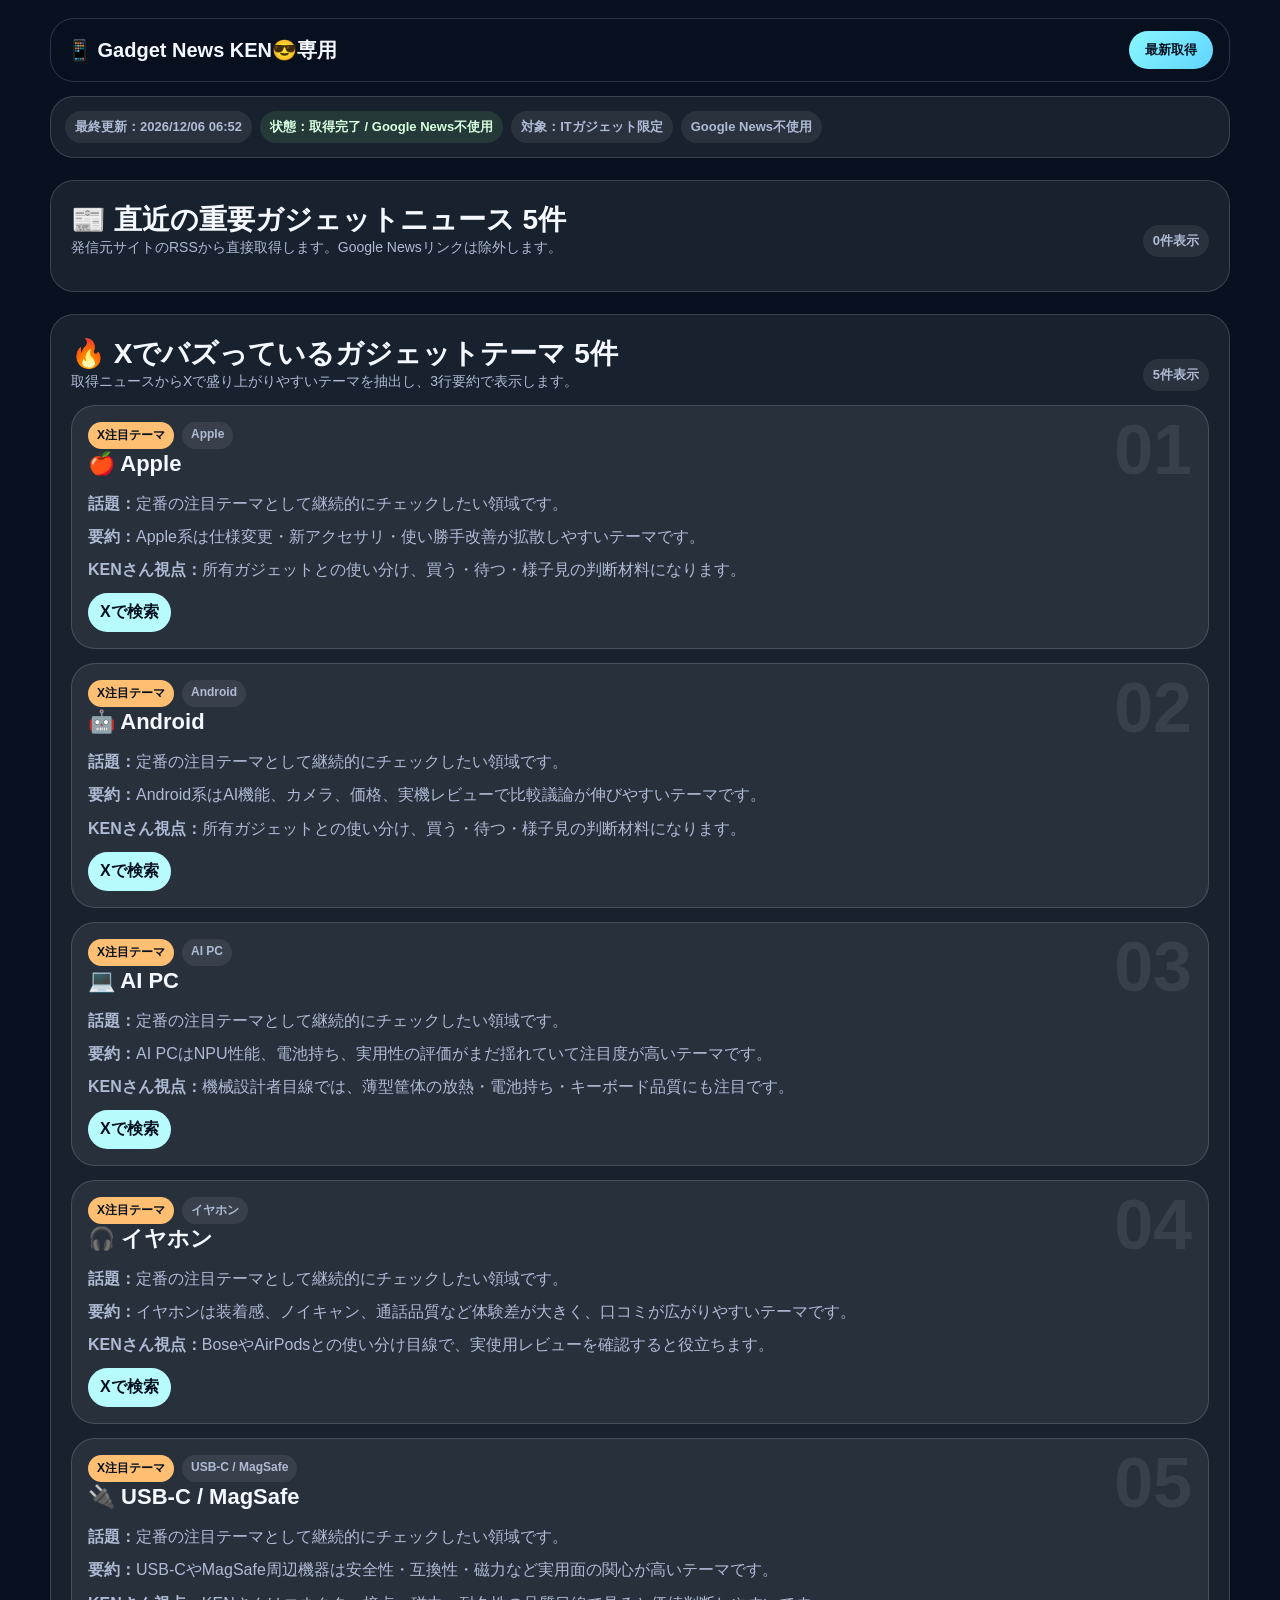
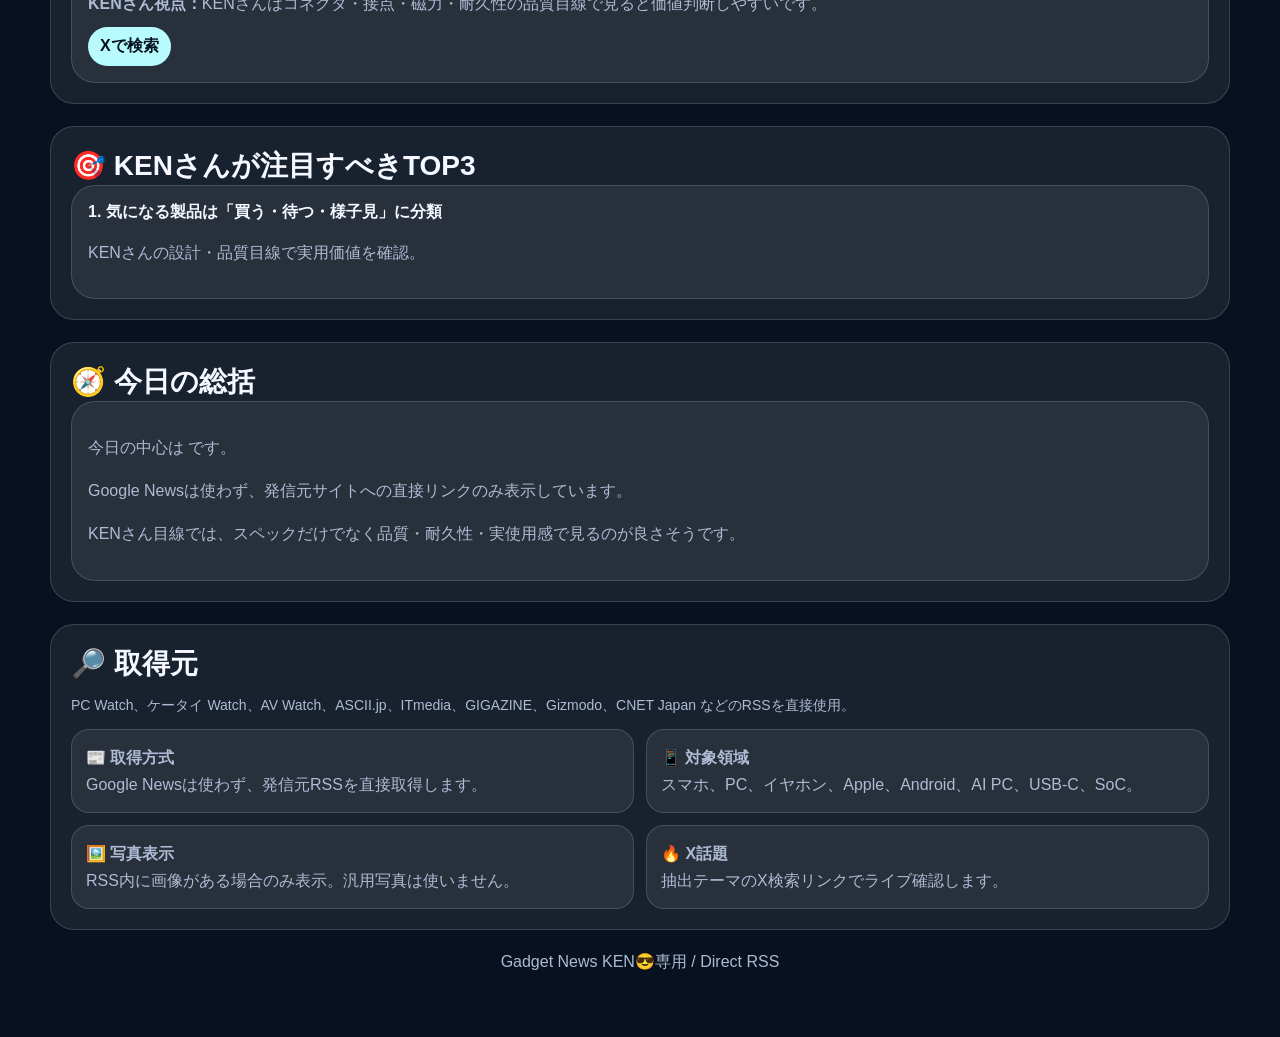
==== commit 0f08674d: "Reorder mobile sections news buzz top3 summary sources" ====
--- a/index.html
+++ b/index.html
@@ -1 +1 @@
-<!doctype html><html lang="ja"><head><meta charset="utf-8"><meta name="viewport" content="width=device-width,initial-scale=1"><title>Gadget News KEN😎専用</title><style>body{margin:0;background:#07111f;color:#f5f8ff;font-family:-apple-system,BlinkMacSystemFont,'Segoe UI','Noto Sans JP',sans-serif}.page{width:min(1180px,calc(100% - 24px));margin:auto;padding:18px 0 48px}.bar,.panel,.section,.card,.todo,.buzz{border:1px solid rgba(255,255,255,.15);background:rgba(255,255,255,.07);border-radius:24px}.bar{position:sticky;top:10px;z-index:2;display:flex;align-items:center;justify-content:space-between;padding:12px 16px;background:rgba(8,17,31,.86);backdrop-filter:blur(14px)}.brand{font-weight:900;font-size:20px}.btn{border:0;border-radius:999px;padding:10px 16px;font-weight:900;background:linear-gradient(135deg,#89f7fe,#61d4ff);color:#06111f}.btn:disabled{opacity:.65}.panel{margin-top:14px;padding:14px}.chips{display:flex;gap:8px;flex-wrap:wrap}.chip{border-radius:999px;padding:7px 10px;background:rgba(255,255,255,.08);color:#aebbd4;font-weight:800;font-size:13px}.good{color:#d9ffe1;background:rgba(126,231,135,.12)}.warn{color:#fff2d5;background:rgba(255,184,107,.12)}.section{margin-top:22px;padding:20px}.head{display:flex;align-items:end;justify-content:space-between;gap:12px;margin-bottom:14px}h2{margin:0;font-size:28px}.desc{color:#aebbd4;font-size:14px}.layout{display:grid;grid-template-columns:1.4fr .6fr;gap:16px}.stack{display:grid;gap:14px}.card{position:relative;display:grid;grid-template-columns:220px 1fr;gap:16px;padding:14px;overflow:hidden}.card:after{content:attr(data-rank);position:absolute;right:16px;top:4px;color:rgba(255,255,255,.08);font-size:70px;font-weight:900}.thumb{position:relative;min-height:160px;border-radius:18px;overflow:hidden;background:linear-gradient(135deg,rgba(137,247,254,.12),rgba(167,139,250,.12));display:grid;place-items:center;color:#aebbd4;font-weight:900}.thumb img{position:absolute;inset:0;width:100%;height:100%;object-fit:cover}.label{position:absolute;left:10px;bottom:10px;border-radius:999px;padding:5px 9px;background:rgba(0,0,0,.58);font-size:12px;font-weight:900}.meta{display:flex;gap:8px;flex-wrap:wrap;margin-bottom:8px}.badge{border-radius:999px;padding:5px 9px;background:rgba(255,255,255,.08);color:#aebbd4;font-size:12px;font-weight:900}.hot{background:#ffbf72;color:#07111f}.card h3{margin:0 52px 8px 0;font-size:22px;line-height:1.4}.card p,.todo p,.buzz p{color:#aebbd4;line-height:1.7}.insight{border:1px solid rgba(137,247,254,.2);background:rgba(137,247,254,.08);border-radius:16px;padding:10px;color:#d9fbff}.actions{display:flex;gap:8px;flex-wrap:wrap;margin-top:10px}.link{border-radius:999px;padding:9px 12px;background:rgba(255,255,255,.1);font-weight:900;color:#f5f8ff;text-decoration:none}.primary{background:#b8fbff;color:#06111f}.side{display:grid;gap:14px;align-content:start}.todo,.buzz{padding:14px}.buzzStack{display:grid;gap:14px}.buzz{position:relative;overflow:hidden;padding:18px 18px 18px 22px}.buzz:after{content:attr(data-rank);position:absolute;right:16px;top:0;color:rgba(255,255,255,.07);font-size:64px;font-weight:900}.buzz h3{margin:0 54px 10px 0;font-size:23px;line-height:1.4}.buzz .summary{display:grid;gap:6px;margin:10px 0}.buzz .summary p{margin:0}.footer{text-align:center;color:#aebbd4;margin-top:22px}@media(max-width:900px){.layout{grid-template-columns:1fr}.card{grid-template-columns:1fr}.thumb{min-height:220px}.head{align-items:flex-start;flex-direction:column}}</style></head><body><main class="page"><header class="bar"><div class="brand">📱 Gadget News KEN😎専用</div><button id="refresh" class="btn">最新取得</button></header><section class="panel"><div class="chips"><span id="updated" class="chip">最終更新：未取得</span><span id="state" class="chip">状態：待機中</span><span class="chip">対象：ITガジェット限定</span><span class="chip">Google News不使用</span></div></section><section class="section"><div class="head"><div><h2>📰 直近の重要ガジェットニュース 5件</h2><div class="desc">発信元サイトのRSSから直接取得します。Google Newsリンクは除外します。</div></div><span id="count" class="chip">取得待ち</span></div><div class="layout"><div id="news" class="stack"><div class="card">取得待ち</div></div><aside class="side"><div class="todo"><h3>🎯 KENさんが注目すべきTOP3</h3><div id="todos"><p>ニュース取得後に表示します。</p></div></div><div class="todo"><h3>🧭 今日の総括</h3><p id="summary">ニュース取得後に表示します。</p></div></aside></div></section><section class="section"><div class="head"><div><h2>🔥 Xでバズっているガジェットテーマ 5件</h2><div class="desc">取得ニュースからXで盛り上がりやすいテーマを抽出し、3行要約で表示します。</div></div><span id="buzzCount" class="chip">取得待ち</span></div><div id="buzz" class="buzzStack"></div></section><section class="section"><h2>🔎 取得元</h2><p class="desc">PC Watch、ケータイ Watch、AV Watch、ASCII.jp、ITmedia、GIGAZINE、Gizmodo、CNET Japan などのRSSを直接使用。</p></section><p class="footer">Gadget News KEN😎専用 / Direct RSS</p></main><script>const feeds=[['ASCII.jp','https://ascii.jp/rss.xml'],['ASCII.jp','https://ascii.jp/rss/'],['PC Watch','https://pc.watch.impress.co.jp/data/rss/1.0/pcw/feed.rdf'],['ケータイ Watch','https://k-tai.watch.impress.co.jp/data/rss/1.0/ktw/feed.rdf'],['AV Watch','https://av.watch.impress.co.jp/data/rss/1.0/avw/feed.rdf'],['ITmedia Mobile','https://rss.itmedia.co.jp/rss/2.0/mobile.xml'],['ITmedia NEWS','https://rss.itmedia.co.jp/rss/2.0/itmedia_news.xml'],['GIGAZINE','https://gigazine.net/news/rss_2.0/'],['Gizmodo Japan','https://www.gizmodo.jp/index.xml'],['CNET Japan','https://japan.cnet.com/rss/index.rdf']];const topics=[['Apple','🍎','iPhone OR Apple OR AirPods',['apple','iphone','ipad','mac','airpods','apple watch','magsafe']],['Android','🤖','Galaxy OR Pixel OR Android',['android','galaxy','pixel','xperia','aquos']],['AI PC','💻','AI PC OR Copilot PC',['ai pc','copilot','npu','windows','snapdragon']],['イヤホン','🎧','イヤホン OR AirPods OR Bose',['イヤホン','ヘッドホン','airpods','bose','sony','ノイキャン']],['USB-C / MagSafe','🔌','USB-C OR MagSafe OR ケース',['usb-c','充電器','ケーブル','バッテリー','magsafe','ケース','マグネット']]];const $=id=>document.getElementById(id),esc=s=>String(s||'').replaceAll('&','&amp;').replaceAll('<','&lt;').replaceAll('>','&gt;').replaceAll('"','&quot;');const strip=h=>{let d=document.createElement('div');d.innerHTML=h||'';return(d.textContent||'').replace(/\s+/g,' ').trim()};const isGoogle=u=>{try{return /(^|\.)google\./i.test(new URL(u).hostname)}catch{return false}};const badImg=u=>/google|logo|icon|avatar|sprite|blank|pixel|favicon|profile|author|sns|button|banner|ad_|ads/i.test(u||'');const imgFrom=h=>{let d=document.createElement('div');d.innerHTML=h||'';let i=d.querySelector('img');let s=i?.src||i?.getAttribute('data-src')||'';return badImg(s)?'':s};async function loadFeed(url,src){try{let r=await fetch('https://api.rss2json.com/v1/api.json?rss_url='+encodeURIComponent(url));let j=await r.json();return (j.items||[]).map(i=>({title:i.title||'',link:i.link||i.guid||'',date:i.pubDate||'',desc:strip(i.description||i.content||''),img:(i.thumbnail||i.enclosure?.link||i.enclosure?.url||imgFrom(i.description||i.content||'')),src})).filter(a=>a.title&&a.link&&!isGoogle(a.link))}catch(e){return[]}}function related(a){return /iphone|ipad|mac|airpods|apple|android|galaxy|pixel|xperia|aquos|スマホ|pc|ノートpc|windows|イヤホン|ヘッドホン|usb-c|充電器|ケーブル|バッテリー|スマートウォッチ|タブレット|半導体|soc|snapdragon|npu|ai pc|周辺機器|カメラ|magsafe|ケース|マグネット/i.test(a.title+' '+a.desc)}function cat(a){let t=a.title+' '+a.desc;if(/usb-c|充電器|ケーブル|バッテリー|magsafe|ケース|マグネット/i.test(t))return'Accessory';if(/iphone|ipad|mac|airpods|apple/i.test(t))return'Apple';if(/android|galaxy|pixel|xperia|aquos/i.test(t))return'Android';if(/pc|windows|copilot|npu|ノートpc|ai pc/i.test(t))return'PC';if(/イヤホン|ヘッドホン|bose|sony|ノイキャン/i.test(t))return'Audio';return'Gadget'}function score(a){let s=0,t=(a.title+' '+a.desc).toLowerCase();['発表','発売','新型','新製品','レビュー','比較','アップデート','不具合','仕様','ai','npu','soc','半導体','カメラ','バッテリー','usb-c','充電','防水','耐久','価格','予約','magsafe','ケース','マグネット'].forEach(w=>{if(t.includes(w.toLowerCase()))s+=8});a.cat=cat(a);a.score=s+(a.img?10:0);return a}function why(a){let t=a.title+' '+a.desc;if(/発売|予約|販売開始|価格|値下げ|セール/i.test(t))return'買う・待つ・比較する判断に影響します。';if(/不具合|発熱|故障|脆弱性|注意|問題/i.test(t))return'安全性・安定性に直結する可能性があります。';return'新製品・仕様・使い勝手の変化を把握するうえで重要です。'}function insight(a){let t=a.title+' '+a.desc;if(/usb-c|充電器|ケーブル|magsafe|ケース|マグネット/i.test(t))return'接点品質、磁力、発熱、耐久性、互換性まで見る価値があります。';if(/iphone|apple|airpods|mac|ipad/i.test(t))return'Apple製品の設計思想・品質基準・ユーザー体験の変化を見るのに向いています。';return'ガジェット選びや日々の使い方を改善するヒントとして確認したい話題です。'}function date(d){let x=new Date(d);return isNaN(x)?'日時不明':new Intl.DateTimeFormat('ja-JP',{month:'2-digit',day:'2-digit',hour:'2-digit',minute:'2-digit'}).format(x)}function renderNews(list){$('count').textContent=list.length+'件表示';$('news').innerHTML=list.map((a,i)=>`<article class="card" data-rank="${String(i+1).padStart(2,'0')}"><div class="thumb">${a.img?`<img src="${esc(a.img)}" referrerpolicy="no-referrer" onerror="this.remove()">画像なし`:'画像なし'}<span class="label">${a.img?'発信元RSS画像':'画像未取得'}</span></div><div class="body"><div class="meta"><span class="badge hot">重要度 ${a.score>=60?'★★★★★':a.score>=40?'★★★★☆':a.score>=25?'★★★☆☆':'★★☆☆☆'}</span><span class="badge">${esc(a.cat)}</span><span class="badge">${date(a.date)}</span></div><h3>${esc(a.title)}</h3><p><b>概要：</b>${esc((a.desc||'').slice(0,120)||'ITガジェット関連ニュースです。')}</p><p><b>なぜ重要か：</b>${esc(why(a))}</p><div class="insight"><b>KENさんの注目ポイント：</b>${esc(insight(a))}</div><div class="actions"><a class="link primary" href="${a.link}" target="_blank" rel="noopener">発信元サイトを開く</a><a class="link" href="https://x.com/search?q=${encodeURIComponent(a.title+' lang:ja')}&src=typed_query&f=live" target="_blank" rel="noopener">Xで反応を見る</a><span class="link">出典：${esc(a.src)}</span></div></div></article>`).join('')}function topicReason(name){if(name==='Apple')return'Apple系は仕様変更・新アクセサリ・使い勝手改善が拡散しやすいテーマです。';if(name==='Android')return'Android系はAI機能、カメラ、価格、実機レビューで比較議論が伸びやすいテーマです。';if(name==='AI PC')return'AI PCはNPU性能、電池持ち、実用性の評価がまだ揺れていて注目度が高いテーマです。';if(name==='イヤホン')return'イヤホンは装着感、ノイキャン、通話品質など体験差が大きく、口コミが広がりやすいテーマです。';return'USB-CやMagSafe周辺機器は安全性・互換性・磁力など実用面の関心が高いテーマです。'}function topicKen(name){if(name==='USB-C / MagSafe')return'KENさんはコネクタ・接点・磁力・耐久性の品質目線で見ると価値判断しやすいです。';if(name==='イヤホン')return'BoseやAirPodsとの使い分け目線で、実使用レビューを確認すると役立ちます。';if(name==='AI PC')return'機械設計者目線では、薄型筐体の放熱・電池持ち・キーボード品質にも注目です。';return'所有ガジェットとの使い分け、買う・待つ・様子見の判断材料になります。'}function renderBuzz(list){let b=topics.map(t=>{let hit=list.find(a=>t[3].some(k=>(a.title+' '+a.desc).toLowerCase().includes(k.toLowerCase())));return{name:t[0],icon:t[1],q:t[2],hit}});$('buzzCount').textContent=b.length+'件表示';$('buzz').innerHTML=b.map((x,i)=>`<article class="buzz" data-rank="${String(i+1).padStart(2,'0')}"><div class="meta"><span class="badge hot">X注目テーマ</span><span class="badge">${esc(x.name)}</span></div><h3>${x.icon} ${esc(x.name)}</h3><div class="summary"><p><b>話題：</b>${esc(x.hit?x.hit.title:'定番の注目テーマとして継続的にチェックしたい領域です。')}</p><p><b>要約：</b>${esc(topicReason(x.name))}</p><p><b>KENさん視点：</b>${esc(topicKen(x.name))}</p></div><div class="actions"><a class="link primary" href="https://x.com/search?q=${encodeURIComponent(x.q+' lang:ja')}&src=typed_query&f=live" target="_blank" rel="noopener">Xで検索</a>${x.hit?`<a class="link" href="${x.hit.link}" target="_blank" rel="noopener">関連ニュースを開く</a>`:''}</div></article>`).join('')}function renderSide(list){let txt=list.map(a=>a.title+' '+a.desc).join(' ');let todos=[];if(/apple|iphone|airpods|magsafe/i.test(txt))todos.push('Apple関連は仕様変更と品質目線で深掘り');if(/usb-c|充電器|ケーブル|ケース|マグネット/i.test(txt))todos.push('周辺機器は安全性・磁力・互換性を確認');todos.push('気になる製品は「買う・待つ・様子見」に分類');$('todos').innerHTML=todos.slice(0,3).map((t,i)=>`<div class="todo"><b>${i+1}. ${esc(t)}</b><p>KENさんの設計・品質目線で実用価値を確認。</p></div>`).join('');$('summary').innerHTML=`今日の中心は <b>${esc([...new Set(list.slice(0,8).map(a=>a.cat))].join(' / '))}</b> です。Google Newsは使わず、発信元サイトへの直接リンクのみ表示しています。`}async function refresh(){$('news').innerHTML='<div class="card">取得中...</div>';$('state').textContent='状態：取得中…';$('state').className='chip warn';$('refresh').disabled=true;try{let arr=(await Promise.all(feeds.map(f=>loadFeed(f[1],f[0])))).flat();let seen=new Set();let list=arr.filter(related).map(score).filter(a=>{let k=a.title.toLowerCase();if(seen.has(k))return false;seen.add(k);return true}).sort((a,b)=>b.score-a.score).slice(0,5);renderNews(list);renderBuzz(list);renderSide(list);$('updated').textContent='最終更新：'+new Intl.DateTimeFormat('ja-JP',{year:'numeric',month:'2-digit',day:'2-digit',hour:'2-digit',minute:'2-digit'}).format(new Date());$('state').textContent='状態：取得完了 / Google News不使用';$('state').className='chip good'}catch(e){$('news').innerHTML='<div class="err">取得に失敗しました。</div>';$('state').textContent='状態：取得失敗'}finally{$('refresh').disabled=false}}$('refresh').onclick=refresh;refresh();</script></body></html>+<!doctype html><html lang="ja"><head><meta charset="utf-8"><meta name="viewport" content="width=device-width,initial-scale=1"><title>Gadget News KEN😎専用</title><style>body{margin:0;background:#07111f;color:#f5f8ff;font-family:-apple-system,BlinkMacSystemFont,'Segoe UI','Noto Sans JP',sans-serif}.page{width:min(1180px,calc(100% - 24px));margin:auto;padding:18px 0 48px}.bar,.panel,.section,.card,.todo,.buzz{border:1px solid rgba(255,255,255,.15);background:rgba(255,255,255,.07);border-radius:24px}.bar{position:sticky;top:10px;z-index:2;display:flex;align-items:center;justify-content:space-between;padding:12px 16px;background:rgba(8,17,31,.86);backdrop-filter:blur(14px)}.brand{font-weight:900;font-size:20px}.btn{border:0;border-radius:999px;padding:10px 16px;font-weight:900;background:linear-gradient(135deg,#89f7fe,#61d4ff);color:#06111f}.btn:disabled{opacity:.65}.panel{margin-top:14px;padding:14px}.chips,.meta,.actions{display:flex;gap:8px;flex-wrap:wrap}.chip{border-radius:999px;padding:7px 10px;background:rgba(255,255,255,.08);color:#aebbd4;font-weight:800;font-size:13px}.good{color:#d9ffe1;background:rgba(126,231,135,.12)}.warn{color:#fff2d5;background:rgba(255,184,107,.12)}.section{margin-top:22px;padding:20px}.head{display:flex;align-items:end;justify-content:space-between;gap:12px;margin-bottom:14px}h2{margin:0;font-size:28px}.desc{color:#aebbd4;font-size:14px}.stack{display:grid;gap:14px}.card{position:relative;display:grid;grid-template-columns:220px 1fr;gap:16px;padding:14px;overflow:hidden}.card:after,.buzz:after{content:attr(data-rank);position:absolute;right:16px;top:4px;color:rgba(255,255,255,.08);font-size:70px;font-weight:900}.thumb{position:relative;min-height:160px;border-radius:18px;overflow:hidden;background:linear-gradient(135deg,rgba(137,247,254,.12),rgba(167,139,250,.12));display:grid;place-items:center;color:#aebbd4;font-weight:900}.thumb img{position:absolute;inset:0;width:100%;height:100%;object-fit:cover}.label{position:absolute;left:10px;bottom:10px;border-radius:999px;padding:5px 9px;background:rgba(0,0,0,.58);font-size:12px;font-weight:900}.badge{border-radius:999px;padding:5px 9px;background:rgba(255,255,255,.08);color:#aebbd4;font-size:12px;font-weight:900}.hot{background:#ffbf72;color:#07111f}.card h3,.buzz h3{margin:0 52px 8px 0;font-size:22px;line-height:1.4}.card p,.todo p,.buzz p{color:#aebbd4;line-height:1.7}.insight{border:1px solid rgba(137,247,254,.2);background:rgba(137,247,254,.08);border-radius:16px;padding:10px;color:#d9fbff}.link{border-radius:999px;padding:9px 12px;background:rgba(255,255,255,.1);font-weight:900;color:#f5f8ff;text-decoration:none}.primary{background:#b8fbff;color:#06111f}.todo,.buzz{position:relative;padding:16px}.buzz .summary{display:grid;gap:6px;margin:10px 0}.buzz .summary p{margin:0}.sourceGrid{display:grid;grid-template-columns:repeat(2,1fr);gap:12px}.source{padding:14px;border:1px solid rgba(255,255,255,.15);background:rgba(255,255,255,.07);border-radius:18px;color:#aebbd4;line-height:1.7}.footer{text-align:center;color:#aebbd4;margin-top:22px}@media(max-width:900px){.head{align-items:flex-start;flex-direction:column}.card{grid-template-columns:1fr}.thumb{min-height:220px}.sourceGrid{grid-template-columns:1fr}.brand{font-size:18px}}</style></head><body><main class="page"><header class="bar"><div class="brand">📱 Gadget News KEN😎専用</div><button id="refresh" class="btn">最新取得</button></header><section class="panel"><div class="chips"><span id="updated" class="chip">最終更新：未取得</span><span id="state" class="chip">状態：待機中</span><span class="chip">対象：ITガジェット限定</span><span class="chip">Google News不使用</span></div></section><section class="section" id="newsSection"><div class="head"><div><h2>📰 直近の重要ガジェットニュース 5件</h2><div class="desc">発信元サイトのRSSから直接取得します。Google Newsリンクは除外します。</div></div><span id="count" class="chip">取得待ち</span></div><div id="news" class="stack"><div class="card">取得待ち</div></div></section><section class="section" id="buzzSection"><div class="head"><div><h2>🔥 Xでバズっているガジェットテーマ 5件</h2><div class="desc">取得ニュースからXで盛り上がりやすいテーマを抽出し、3行要約で表示します。</div></div><span id="buzzCount" class="chip">取得待ち</span></div><div id="buzz" class="stack"></div></section><section class="section" id="todoSection"><h2>🎯 KENさんが注目すべきTOP3</h2><div id="todos" class="stack"><div class="todo"><p>ニュース取得後に表示します。</p></div></div></section><section class="section" id="summarySection"><h2>🧭 今日の総括</h2><div id="summary" class="todo"><p>ニュース取得後に表示します。</p></div></section><section class="section" id="sourceSection"><h2>🔎 取得元</h2><p class="desc">PC Watch、ケータイ Watch、AV Watch、ASCII.jp、ITmedia、GIGAZINE、Gizmodo、CNET Japan などのRSSを直接使用。</p><div class="sourceGrid"><div class="source"><b>📰 取得方式</b><br>Google Newsは使わず、発信元RSSを直接取得します。</div><div class="source"><b>📱 対象領域</b><br>スマホ、PC、イヤホン、Apple、Android、AI PC、USB-C、SoC。</div><div class="source"><b>🖼️ 写真表示</b><br>RSS内に画像がある場合のみ表示。汎用写真は使いません。</div><div class="source"><b>🔥 X話題</b><br>抽出テーマのX検索リンクでライブ確認します。</div></div></section><p class="footer">Gadget News KEN😎専用 / Direct RSS</p></main><script>const feeds=[['ASCII.jp','https://ascii.jp/rss.xml'],['ASCII.jp','https://ascii.jp/rss/'],['PC Watch','https://pc.watch.impress.co.jp/data/rss/1.0/pcw/feed.rdf'],['ケータイ Watch','https://k-tai.watch.impress.co.jp/data/rss/1.0/ktw/feed.rdf'],['AV Watch','https://av.watch.impress.co.jp/data/rss/1.0/avw/feed.rdf'],['ITmedia Mobile','https://rss.itmedia.co.jp/rss/2.0/mobile.xml'],['ITmedia NEWS','https://rss.itmedia.co.jp/rss/2.0/itmedia_news.xml'],['GIGAZINE','https://gigazine.net/news/rss_2.0/'],['Gizmodo Japan','https://www.gizmodo.jp/index.xml'],['CNET Japan','https://japan.cnet.com/rss/index.rdf']];const topics=[['Apple','🍎','iPhone OR Apple OR AirPods',['apple','iphone','ipad','mac','airpods','apple watch','magsafe']],['Android','🤖','Galaxy OR Pixel OR Android',['android','galaxy','pixel','xperia','aquos']],['AI PC','💻','AI PC OR Copilot PC',['ai pc','copilot','npu','windows','snapdragon']],['イヤホン','🎧','イヤホン OR AirPods OR Bose',['イヤホン','ヘッドホン','airpods','bose','sony','ノイキャン']],['USB-C / MagSafe','🔌','USB-C OR MagSafe OR ケース',['usb-c','充電器','ケーブル','バッテリー','magsafe','ケース','マグネット']]];const $=id=>document.getElementById(id),esc=s=>String(s||'').replaceAll('&','&amp;').replaceAll('<','&lt;').replaceAll('>','&gt;').replaceAll('"','&quot;');const strip=h=>{let d=document.createElement('div');d.innerHTML=h||'';return(d.textContent||'').replace(/\s+/g,' ').trim()};const isGoogle=u=>{try{return /(^|\.)google\./i.test(new URL(u).hostname)}catch{return false}};const badImg=u=>/google|logo|icon|avatar|sprite|blank|pixel|favicon|profile|author|sns|button|banner|ad_|ads/i.test(u||'');const imgFrom=h=>{let d=document.createElement('div');d.innerHTML=h||'';let i=d.querySelector('img');let s=i?.src||i?.getAttribute('data-src')||'';return badImg(s)?'':s};async function loadFeed(url,src){try{let r=await fetch('https://api.rss2json.com/v1/api.json?rss_url='+encodeURIComponent(url));let j=await r.json();return (j.items||[]).map(i=>({title:i.title||'',link:i.link||i.guid||'',date:i.pubDate||'',desc:strip(i.description||i.content||''),img:(i.thumbnail||i.enclosure?.link||i.enclosure?.url||imgFrom(i.description||i.content||'')),src})).filter(a=>a.title&&a.link&&!isGoogle(a.link))}catch(e){return[]}}function related(a){return /iphone|ipad|mac|airpods|apple|android|galaxy|pixel|xperia|aquos|スマホ|pc|ノートpc|windows|イヤホン|ヘッドホン|usb-c|充電器|ケーブル|バッテリー|スマートウォッチ|タブレット|半導体|soc|snapdragon|npu|ai pc|周辺機器|カメラ|magsafe|ケース|マグネット/i.test(a.title+' '+a.desc)}function cat(a){let t=a.title+' '+a.desc;if(/usb-c|充電器|ケーブル|バッテリー|magsafe|ケース|マグネット/i.test(t))return'Accessory';if(/iphone|ipad|mac|airpods|apple/i.test(t))return'Apple';if(/android|galaxy|pixel|xperia|aquos/i.test(t))return'Android';if(/pc|windows|copilot|npu|ノートpc|ai pc/i.test(t))return'PC';if(/イヤホン|ヘッドホン|bose|sony|ノイキャン/i.test(t))return'Audio';return'Gadget'}function score(a){let s=0,t=(a.title+' '+a.desc).toLowerCase();['発表','発売','新型','新製品','レビュー','比較','アップデート','不具合','仕様','ai','npu','soc','半導体','カメラ','バッテリー','usb-c','充電','防水','耐久','価格','予約','magsafe','ケース','マグネット'].forEach(w=>{if(t.includes(w.toLowerCase()))s+=8});a.cat=cat(a);a.score=s+(a.img?10:0);return a}function why(a){let t=a.title+' '+a.desc;if(/発売|予約|販売開始|価格|値下げ|セール/i.test(t))return'買う・待つ・比較する判断に影響します。';if(/不具合|発熱|故障|脆弱性|注意|問題/i.test(t))return'安全性・安定性に直結する可能性があります。';return'新製品・仕様・使い勝手の変化を把握するうえで重要です。'}function insight(a){let t=a.title+' '+a.desc;if(/usb-c|充電器|ケーブル|magsafe|ケース|マグネット/i.test(t))return'接点品質、磁力、発熱、耐久性、互換性まで見る価値があります。';if(/iphone|apple|airpods|mac|ipad/i.test(t))return'Apple製品の設計思想・品質基準・ユーザー体験の変化を見るのに向いています。';return'ガジェット選びや日々の使い方を改善するヒントとして確認したい話題です。'}function date(d){let x=new Date(d);return isNaN(x)?'日時不明':new Intl.DateTimeFormat('ja-JP',{month:'2-digit',day:'2-digit',hour:'2-digit',minute:'2-digit'}).format(x)}function renderNews(list){$('count').textContent=list.length+'件表示';$('news').innerHTML=list.map((a,i)=>`<article class="card" data-rank="${String(i+1).padStart(2,'0')}"><div class="thumb">${a.img?`<img src="${esc(a.img)}" referrerpolicy="no-referrer" onerror="this.remove()">画像なし`:'画像なし'}<span class="label">${a.img?'発信元RSS画像':'画像未取得'}</span></div><div class="body"><div class="meta"><span class="badge hot">重要度 ${a.score>=60?'★★★★★':a.score>=40?'★★★★☆':a.score>=25?'★★★☆☆':'★★☆☆☆'}</span><span class="badge">${esc(a.cat)}</span><span class="badge">${date(a.date)}</span></div><h3>${esc(a.title)}</h3><p><b>概要：</b>${esc((a.desc||'').slice(0,120)||'ITガジェット関連ニュースです。')}</p><p><b>なぜ重要か：</b>${esc(why(a))}</p><div class="insight"><b>KENさんの注目ポイント：</b>${esc(insight(a))}</div><div class="actions"><a class="link primary" href="${a.link}" target="_blank" rel="noopener">発信元サイトを開く</a><a class="link" href="https://x.com/search?q=${encodeURIComponent(a.title+' lang:ja')}&src=typed_query&f=live" target="_blank" rel="noopener">Xで反応を見る</a><span class="link">出典：${esc(a.src)}</span></div></div></article>`).join('')}function topicReason(name){if(name==='Apple')return'Apple系は仕様変更・新アクセサリ・使い勝手改善が拡散しやすいテーマです。';if(name==='Android')return'Android系はAI機能、カメラ、価格、実機レビューで比較議論が伸びやすいテーマです。';if(name==='AI PC')return'AI PCはNPU性能、電池持ち、実用性の評価がまだ揺れていて注目度が高いテーマです。';if(name==='イヤホン')return'イヤホンは装着感、ノイキャン、通話品質など体験差が大きく、口コミが広がりやすいテーマです。';return'USB-CやMagSafe周辺機器は安全性・互換性・磁力など実用面の関心が高いテーマです。'}function topicKen(name){if(name==='USB-C / MagSafe')return'KENさんはコネクタ・接点・磁力・耐久性の品質目線で見ると価値判断しやすいです。';if(name==='イヤホン')return'BoseやAirPodsとの使い分け目線で、実使用レビューを確認すると役立ちます。';if(name==='AI PC')return'機械設計者目線では、薄型筐体の放熱・電池持ち・キーボード品質にも注目です。';return'所有ガジェットとの使い分け、買う・待つ・様子見の判断材料になります。'}function renderBuzz(list){let b=topics.map(t=>{let hit=list.find(a=>t[3].some(k=>(a.title+' '+a.desc).toLowerCase().includes(k.toLowerCase())));return{name:t[0],icon:t[1],q:t[2],hit}});$('buzzCount').textContent=b.length+'件表示';$('buzz').innerHTML=b.map((x,i)=>`<article class="buzz" data-rank="${String(i+1).padStart(2,'0')}"><div class="meta"><span class="badge hot">X注目テーマ</span><span class="badge">${esc(x.name)}</span></div><h3>${x.icon} ${esc(x.name)}</h3><div class="summary"><p><b>話題：</b>${esc(x.hit?x.hit.title:'定番の注目テーマとして継続的にチェックしたい領域です。')}</p><p><b>要約：</b>${esc(topicReason(x.name))}</p><p><b>KENさん視点：</b>${esc(topicKen(x.name))}</p></div><div class="actions"><a class="link primary" href="https://x.com/search?q=${encodeURIComponent(x.q+' lang:ja')}&src=typed_query&f=live" target="_blank" rel="noopener">Xで検索</a>${x.hit?`<a class="link" href="${x.hit.link}" target="_blank" rel="noopener">関連ニュースを開く</a>`:''}</div></article>`).join('')}function renderSide(list){let txt=list.map(a=>a.title+' '+a.desc).join(' ');let todos=[];if(/apple|iphone|airpods|magsafe/i.test(txt))todos.push('Apple関連は仕様変更と品質目線で深掘り');if(/usb-c|充電器|ケーブル|ケース|マグネット/i.test(txt))todos.push('周辺機器は安全性・磁力・互換性を確認');todos.push('気になる製品は「買う・待つ・様子見」に分類');$('todos').innerHTML=todos.slice(0,3).map((t,i)=>`<div class="todo"><b>${i+1}. ${esc(t)}</b><p>KENさんの設計・品質目線で実用価値を確認。</p></div>`).join('');$('summary').innerHTML=`<p>今日の中心は <b>${esc([...new Set(list.slice(0,8).map(a=>a.cat))].join(' / '))}</b> です。</p><p>Google Newsは使わず、発信元サイトへの直接リンクのみ表示しています。</p><p>KENさん目線では、スペックだけでなく品質・耐久性・実使用感で見るのが良さそうです。</p>`}async function refresh(){$('news').innerHTML='<div class="card">取得中...</div>';$('state').textContent='状態：取得中…';$('state').className='chip warn';$('refresh').disabled=true;try{let arr=(await Promise.all(feeds.map(f=>loadFeed(f[1],f[0])))).flat();let seen=new Set();let list=arr.filter(related).map(score).filter(a=>{let k=a.title.toLowerCase();if(seen.has(k))return false;seen.add(k);return true}).sort((a,b)=>b.score-a.score).slice(0,5);renderNews(list);renderBuzz(list);renderSide(list);$('updated').textContent='最終更新：'+new Intl.DateTimeFormat('ja-JP',{year:'numeric',month:'2-digit',day:'2-digit',hour:'2-digit',minute:'2-digit'}).format(new Date());$('state').textContent='状態：取得完了 / Google News不使用';$('state').className='chip good'}catch(e){$('news').innerHTML='<div class="err">取得に失敗しました。</div>';$('state').textContent='状態：取得失敗'}finally{$('refresh').disabled=false}}$('refresh').onclick=refresh;refresh();</script></body></html>
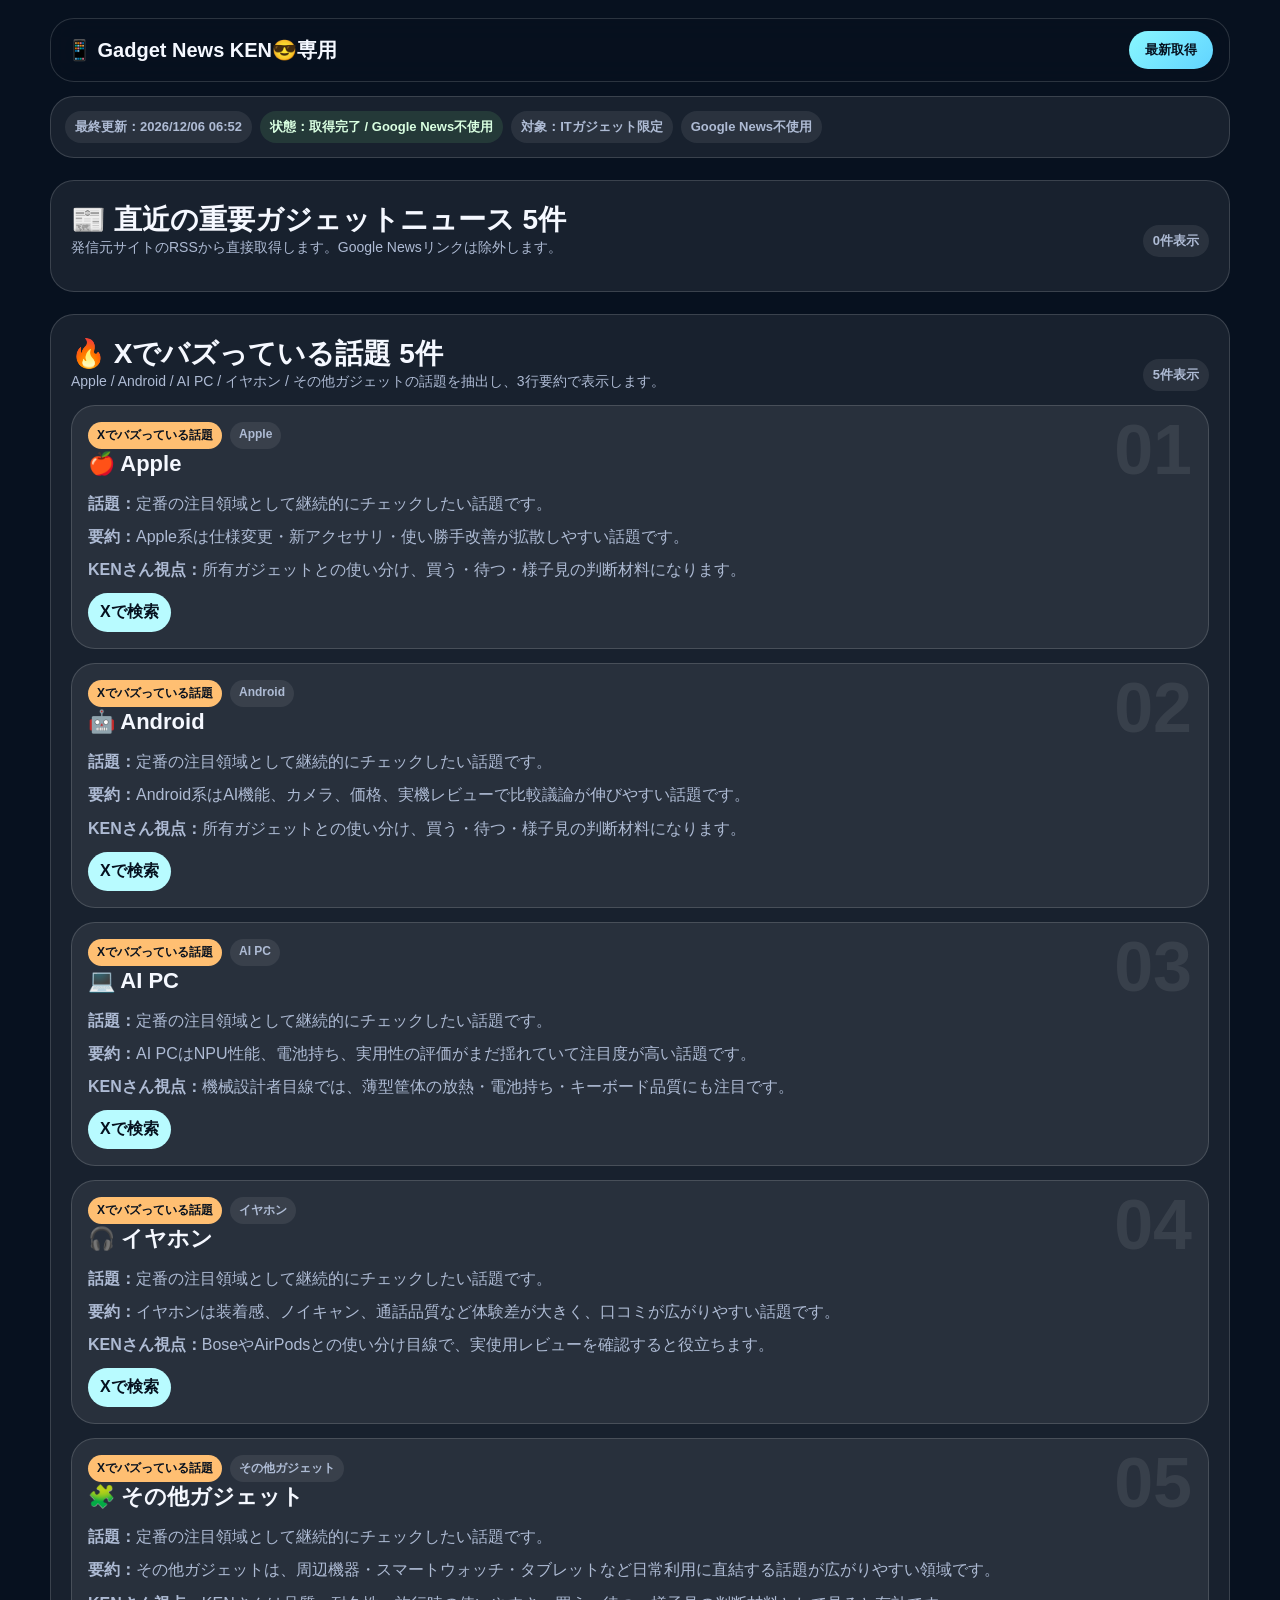
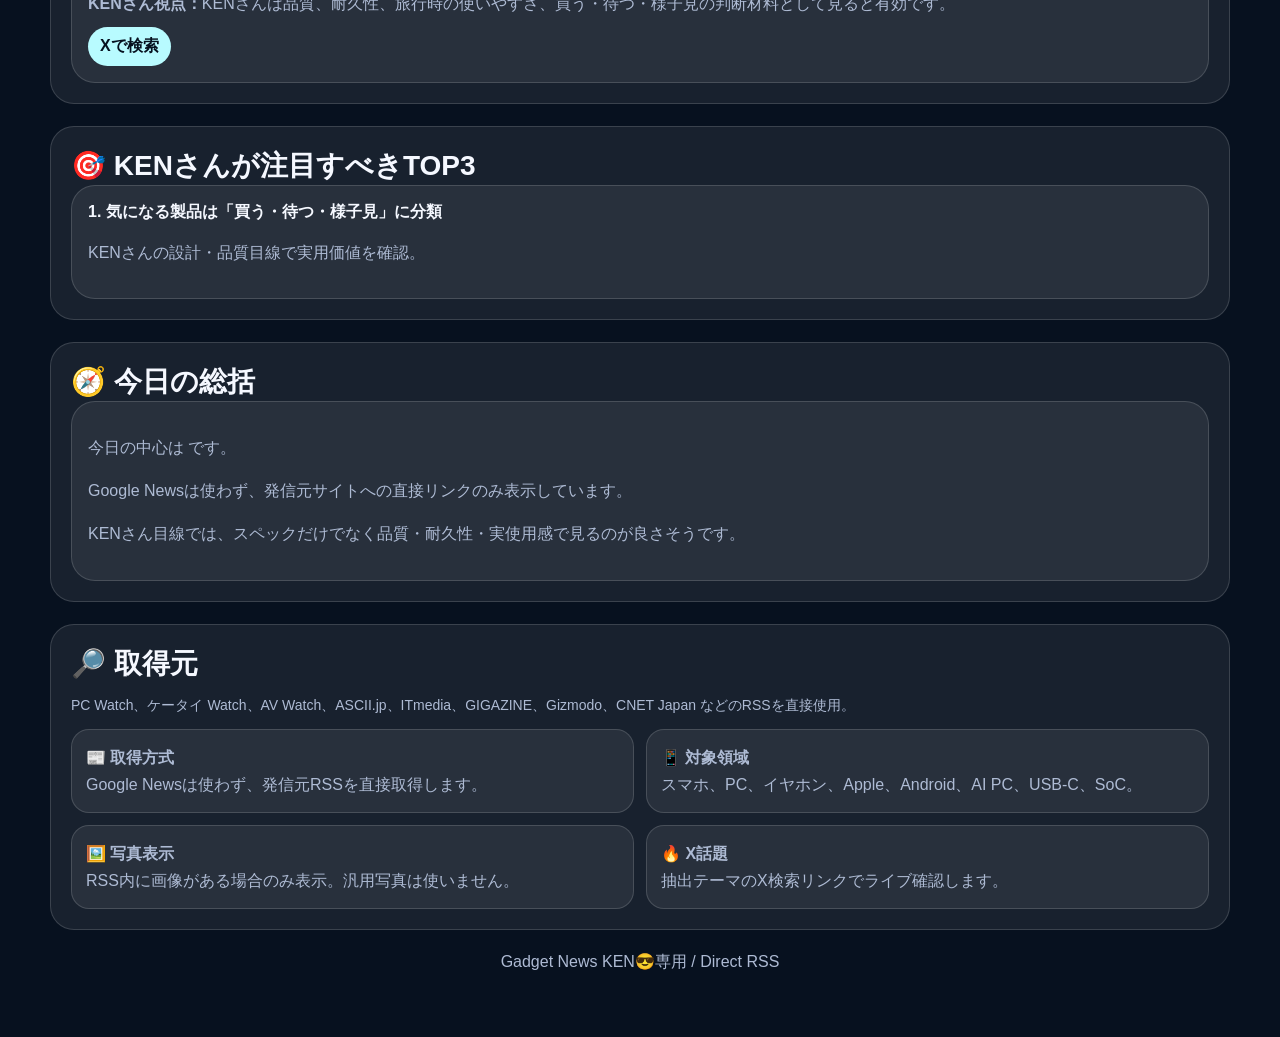
==== commit bab543c8: "Change X section to buzz topics with other gadgets" ====
--- a/index.html
+++ b/index.html
@@ -1 +1 @@
-<!doctype html><html lang="ja"><head><meta charset="utf-8"><meta name="viewport" content="width=device-width,initial-scale=1"><title>Gadget News KEN😎専用</title><style>body{margin:0;background:#07111f;color:#f5f8ff;font-family:-apple-system,BlinkMacSystemFont,'Segoe UI','Noto Sans JP',sans-serif}.page{width:min(1180px,calc(100% - 24px));margin:auto;padding:18px 0 48px}.bar,.panel,.section,.card,.todo,.buzz{border:1px solid rgba(255,255,255,.15);background:rgba(255,255,255,.07);border-radius:24px}.bar{position:sticky;top:10px;z-index:2;display:flex;align-items:center;justify-content:space-between;padding:12px 16px;background:rgba(8,17,31,.86);backdrop-filter:blur(14px)}.brand{font-weight:900;font-size:20px}.btn{border:0;border-radius:999px;padding:10px 16px;font-weight:900;background:linear-gradient(135deg,#89f7fe,#61d4ff);color:#06111f}.btn:disabled{opacity:.65}.panel{margin-top:14px;padding:14px}.chips,.meta,.actions{display:flex;gap:8px;flex-wrap:wrap}.chip{border-radius:999px;padding:7px 10px;background:rgba(255,255,255,.08);color:#aebbd4;font-weight:800;font-size:13px}.good{color:#d9ffe1;background:rgba(126,231,135,.12)}.warn{color:#fff2d5;background:rgba(255,184,107,.12)}.section{margin-top:22px;padding:20px}.head{display:flex;align-items:end;justify-content:space-between;gap:12px;margin-bottom:14px}h2{margin:0;font-size:28px}.desc{color:#aebbd4;font-size:14px}.stack{display:grid;gap:14px}.card{position:relative;display:grid;grid-template-columns:220px 1fr;gap:16px;padding:14px;overflow:hidden}.card:after,.buzz:after{content:attr(data-rank);position:absolute;right:16px;top:4px;color:rgba(255,255,255,.08);font-size:70px;font-weight:900}.thumb{position:relative;min-height:160px;border-radius:18px;overflow:hidden;background:linear-gradient(135deg,rgba(137,247,254,.12),rgba(167,139,250,.12));display:grid;place-items:center;color:#aebbd4;font-weight:900}.thumb img{position:absolute;inset:0;width:100%;height:100%;object-fit:cover}.label{position:absolute;left:10px;bottom:10px;border-radius:999px;padding:5px 9px;background:rgba(0,0,0,.58);font-size:12px;font-weight:900}.badge{border-radius:999px;padding:5px 9px;background:rgba(255,255,255,.08);color:#aebbd4;font-size:12px;font-weight:900}.hot{background:#ffbf72;color:#07111f}.card h3,.buzz h3{margin:0 52px 8px 0;font-size:22px;line-height:1.4}.card p,.todo p,.buzz p{color:#aebbd4;line-height:1.7}.insight{border:1px solid rgba(137,247,254,.2);background:rgba(137,247,254,.08);border-radius:16px;padding:10px;color:#d9fbff}.link{border-radius:999px;padding:9px 12px;background:rgba(255,255,255,.1);font-weight:900;color:#f5f8ff;text-decoration:none}.primary{background:#b8fbff;color:#06111f}.todo,.buzz{position:relative;padding:16px}.buzz .summary{display:grid;gap:6px;margin:10px 0}.buzz .summary p{margin:0}.sourceGrid{display:grid;grid-template-columns:repeat(2,1fr);gap:12px}.source{padding:14px;border:1px solid rgba(255,255,255,.15);background:rgba(255,255,255,.07);border-radius:18px;color:#aebbd4;line-height:1.7}.footer{text-align:center;color:#aebbd4;margin-top:22px}@media(max-width:900px){.head{align-items:flex-start;flex-direction:column}.card{grid-template-columns:1fr}.thumb{min-height:220px}.sourceGrid{grid-template-columns:1fr}.brand{font-size:18px}}</style></head><body><main class="page"><header class="bar"><div class="brand">📱 Gadget News KEN😎専用</div><button id="refresh" class="btn">最新取得</button></header><section class="panel"><div class="chips"><span id="updated" class="chip">最終更新：未取得</span><span id="state" class="chip">状態：待機中</span><span class="chip">対象：ITガジェット限定</span><span class="chip">Google News不使用</span></div></section><section class="section" id="newsSection"><div class="head"><div><h2>📰 直近の重要ガジェットニュース 5件</h2><div class="desc">発信元サイトのRSSから直接取得します。Google Newsリンクは除外します。</div></div><span id="count" class="chip">取得待ち</span></div><div id="news" class="stack"><div class="card">取得待ち</div></div></section><section class="section" id="buzzSection"><div class="head"><div><h2>🔥 Xでバズっているガジェットテーマ 5件</h2><div class="desc">取得ニュースからXで盛り上がりやすいテーマを抽出し、3行要約で表示します。</div></div><span id="buzzCount" class="chip">取得待ち</span></div><div id="buzz" class="stack"></div></section><section class="section" id="todoSection"><h2>🎯 KENさんが注目すべきTOP3</h2><div id="todos" class="stack"><div class="todo"><p>ニュース取得後に表示します。</p></div></div></section><section class="section" id="summarySection"><h2>🧭 今日の総括</h2><div id="summary" class="todo"><p>ニュース取得後に表示します。</p></div></section><section class="section" id="sourceSection"><h2>🔎 取得元</h2><p class="desc">PC Watch、ケータイ Watch、AV Watch、ASCII.jp、ITmedia、GIGAZINE、Gizmodo、CNET Japan などのRSSを直接使用。</p><div class="sourceGrid"><div class="source"><b>📰 取得方式</b><br>Google Newsは使わず、発信元RSSを直接取得します。</div><div class="source"><b>📱 対象領域</b><br>スマホ、PC、イヤホン、Apple、Android、AI PC、USB-C、SoC。</div><div class="source"><b>🖼️ 写真表示</b><br>RSS内に画像がある場合のみ表示。汎用写真は使いません。</div><div class="source"><b>🔥 X話題</b><br>抽出テーマのX検索リンクでライブ確認します。</div></div></section><p class="footer">Gadget News KEN😎専用 / Direct RSS</p></main><script>const feeds=[['ASCII.jp','https://ascii.jp/rss.xml'],['ASCII.jp','https://ascii.jp/rss/'],['PC Watch','https://pc.watch.impress.co.jp/data/rss/1.0/pcw/feed.rdf'],['ケータイ Watch','https://k-tai.watch.impress.co.jp/data/rss/1.0/ktw/feed.rdf'],['AV Watch','https://av.watch.impress.co.jp/data/rss/1.0/avw/feed.rdf'],['ITmedia Mobile','https://rss.itmedia.co.jp/rss/2.0/mobile.xml'],['ITmedia NEWS','https://rss.itmedia.co.jp/rss/2.0/itmedia_news.xml'],['GIGAZINE','https://gigazine.net/news/rss_2.0/'],['Gizmodo Japan','https://www.gizmodo.jp/index.xml'],['CNET Japan','https://japan.cnet.com/rss/index.rdf']];const topics=[['Apple','🍎','iPhone OR Apple OR AirPods',['apple','iphone','ipad','mac','airpods','apple watch','magsafe']],['Android','🤖','Galaxy OR Pixel OR Android',['android','galaxy','pixel','xperia','aquos']],['AI PC','💻','AI PC OR Copilot PC',['ai pc','copilot','npu','windows','snapdragon']],['イヤホン','🎧','イヤホン OR AirPods OR Bose',['イヤホン','ヘッドホン','airpods','bose','sony','ノイキャン']],['USB-C / MagSafe','🔌','USB-C OR MagSafe OR ケース',['usb-c','充電器','ケーブル','バッテリー','magsafe','ケース','マグネット']]];const $=id=>document.getElementById(id),esc=s=>String(s||'').replaceAll('&','&amp;').replaceAll('<','&lt;').replaceAll('>','&gt;').replaceAll('"','&quot;');const strip=h=>{let d=document.createElement('div');d.innerHTML=h||'';return(d.textContent||'').replace(/\s+/g,' ').trim()};const isGoogle=u=>{try{return /(^|\.)google\./i.test(new URL(u).hostname)}catch{return false}};const badImg=u=>/google|logo|icon|avatar|sprite|blank|pixel|favicon|profile|author|sns|button|banner|ad_|ads/i.test(u||'');const imgFrom=h=>{let d=document.createElement('div');d.innerHTML=h||'';let i=d.querySelector('img');let s=i?.src||i?.getAttribute('data-src')||'';return badImg(s)?'':s};async function loadFeed(url,src){try{let r=await fetch('https://api.rss2json.com/v1/api.json?rss_url='+encodeURIComponent(url));let j=await r.json();return (j.items||[]).map(i=>({title:i.title||'',link:i.link||i.guid||'',date:i.pubDate||'',desc:strip(i.description||i.content||''),img:(i.thumbnail||i.enclosure?.link||i.enclosure?.url||imgFrom(i.description||i.content||'')),src})).filter(a=>a.title&&a.link&&!isGoogle(a.link))}catch(e){return[]}}function related(a){return /iphone|ipad|mac|airpods|apple|android|galaxy|pixel|xperia|aquos|スマホ|pc|ノートpc|windows|イヤホン|ヘッドホン|usb-c|充電器|ケーブル|バッテリー|スマートウォッチ|タブレット|半導体|soc|snapdragon|npu|ai pc|周辺機器|カメラ|magsafe|ケース|マグネット/i.test(a.title+' '+a.desc)}function cat(a){let t=a.title+' '+a.desc;if(/usb-c|充電器|ケーブル|バッテリー|magsafe|ケース|マグネット/i.test(t))return'Accessory';if(/iphone|ipad|mac|airpods|apple/i.test(t))return'Apple';if(/android|galaxy|pixel|xperia|aquos/i.test(t))return'Android';if(/pc|windows|copilot|npu|ノートpc|ai pc/i.test(t))return'PC';if(/イヤホン|ヘッドホン|bose|sony|ノイキャン/i.test(t))return'Audio';return'Gadget'}function score(a){let s=0,t=(a.title+' '+a.desc).toLowerCase();['発表','発売','新型','新製品','レビュー','比較','アップデート','不具合','仕様','ai','npu','soc','半導体','カメラ','バッテリー','usb-c','充電','防水','耐久','価格','予約','magsafe','ケース','マグネット'].forEach(w=>{if(t.includes(w.toLowerCase()))s+=8});a.cat=cat(a);a.score=s+(a.img?10:0);return a}function why(a){let t=a.title+' '+a.desc;if(/発売|予約|販売開始|価格|値下げ|セール/i.test(t))return'買う・待つ・比較する判断に影響します。';if(/不具合|発熱|故障|脆弱性|注意|問題/i.test(t))return'安全性・安定性に直結する可能性があります。';return'新製品・仕様・使い勝手の変化を把握するうえで重要です。'}function insight(a){let t=a.title+' '+a.desc;if(/usb-c|充電器|ケーブル|magsafe|ケース|マグネット/i.test(t))return'接点品質、磁力、発熱、耐久性、互換性まで見る価値があります。';if(/iphone|apple|airpods|mac|ipad/i.test(t))return'Apple製品の設計思想・品質基準・ユーザー体験の変化を見るのに向いています。';return'ガジェット選びや日々の使い方を改善するヒントとして確認したい話題です。'}function date(d){let x=new Date(d);return isNaN(x)?'日時不明':new Intl.DateTimeFormat('ja-JP',{month:'2-digit',day:'2-digit',hour:'2-digit',minute:'2-digit'}).format(x)}function renderNews(list){$('count').textContent=list.length+'件表示';$('news').innerHTML=list.map((a,i)=>`<article class="card" data-rank="${String(i+1).padStart(2,'0')}"><div class="thumb">${a.img?`<img src="${esc(a.img)}" referrerpolicy="no-referrer" onerror="this.remove()">画像なし`:'画像なし'}<span class="label">${a.img?'発信元RSS画像':'画像未取得'}</span></div><div class="body"><div class="meta"><span class="badge hot">重要度 ${a.score>=60?'★★★★★':a.score>=40?'★★★★☆':a.score>=25?'★★★☆☆':'★★☆☆☆'}</span><span class="badge">${esc(a.cat)}</span><span class="badge">${date(a.date)}</span></div><h3>${esc(a.title)}</h3><p><b>概要：</b>${esc((a.desc||'').slice(0,120)||'ITガジェット関連ニュースです。')}</p><p><b>なぜ重要か：</b>${esc(why(a))}</p><div class="insight"><b>KENさんの注目ポイント：</b>${esc(insight(a))}</div><div class="actions"><a class="link primary" href="${a.link}" target="_blank" rel="noopener">発信元サイトを開く</a><a class="link" href="https://x.com/search?q=${encodeURIComponent(a.title+' lang:ja')}&src=typed_query&f=live" target="_blank" rel="noopener">Xで反応を見る</a><span class="link">出典：${esc(a.src)}</span></div></div></article>`).join('')}function topicReason(name){if(name==='Apple')return'Apple系は仕様変更・新アクセサリ・使い勝手改善が拡散しやすいテーマです。';if(name==='Android')return'Android系はAI機能、カメラ、価格、実機レビューで比較議論が伸びやすいテーマです。';if(name==='AI PC')return'AI PCはNPU性能、電池持ち、実用性の評価がまだ揺れていて注目度が高いテーマです。';if(name==='イヤホン')return'イヤホンは装着感、ノイキャン、通話品質など体験差が大きく、口コミが広がりやすいテーマです。';return'USB-CやMagSafe周辺機器は安全性・互換性・磁力など実用面の関心が高いテーマです。'}function topicKen(name){if(name==='USB-C / MagSafe')return'KENさんはコネクタ・接点・磁力・耐久性の品質目線で見ると価値判断しやすいです。';if(name==='イヤホン')return'BoseやAirPodsとの使い分け目線で、実使用レビューを確認すると役立ちます。';if(name==='AI PC')return'機械設計者目線では、薄型筐体の放熱・電池持ち・キーボード品質にも注目です。';return'所有ガジェットとの使い分け、買う・待つ・様子見の判断材料になります。'}function renderBuzz(list){let b=topics.map(t=>{let hit=list.find(a=>t[3].some(k=>(a.title+' '+a.desc).toLowerCase().includes(k.toLowerCase())));return{name:t[0],icon:t[1],q:t[2],hit}});$('buzzCount').textContent=b.length+'件表示';$('buzz').innerHTML=b.map((x,i)=>`<article class="buzz" data-rank="${String(i+1).padStart(2,'0')}"><div class="meta"><span class="badge hot">X注目テーマ</span><span class="badge">${esc(x.name)}</span></div><h3>${x.icon} ${esc(x.name)}</h3><div class="summary"><p><b>話題：</b>${esc(x.hit?x.hit.title:'定番の注目テーマとして継続的にチェックしたい領域です。')}</p><p><b>要約：</b>${esc(topicReason(x.name))}</p><p><b>KENさん視点：</b>${esc(topicKen(x.name))}</p></div><div class="actions"><a class="link primary" href="https://x.com/search?q=${encodeURIComponent(x.q+' lang:ja')}&src=typed_query&f=live" target="_blank" rel="noopener">Xで検索</a>${x.hit?`<a class="link" href="${x.hit.link}" target="_blank" rel="noopener">関連ニュースを開く</a>`:''}</div></article>`).join('')}function renderSide(list){let txt=list.map(a=>a.title+' '+a.desc).join(' ');let todos=[];if(/apple|iphone|airpods|magsafe/i.test(txt))todos.push('Apple関連は仕様変更と品質目線で深掘り');if(/usb-c|充電器|ケーブル|ケース|マグネット/i.test(txt))todos.push('周辺機器は安全性・磁力・互換性を確認');todos.push('気になる製品は「買う・待つ・様子見」に分類');$('todos').innerHTML=todos.slice(0,3).map((t,i)=>`<div class="todo"><b>${i+1}. ${esc(t)}</b><p>KENさんの設計・品質目線で実用価値を確認。</p></div>`).join('');$('summary').innerHTML=`<p>今日の中心は <b>${esc([...new Set(list.slice(0,8).map(a=>a.cat))].join(' / '))}</b> です。</p><p>Google Newsは使わず、発信元サイトへの直接リンクのみ表示しています。</p><p>KENさん目線では、スペックだけでなく品質・耐久性・実使用感で見るのが良さそうです。</p>`}async function refresh(){$('news').innerHTML='<div class="card">取得中...</div>';$('state').textContent='状態：取得中…';$('state').className='chip warn';$('refresh').disabled=true;try{let arr=(await Promise.all(feeds.map(f=>loadFeed(f[1],f[0])))).flat();let seen=new Set();let list=arr.filter(related).map(score).filter(a=>{let k=a.title.toLowerCase();if(seen.has(k))return false;seen.add(k);return true}).sort((a,b)=>b.score-a.score).slice(0,5);renderNews(list);renderBuzz(list);renderSide(list);$('updated').textContent='最終更新：'+new Intl.DateTimeFormat('ja-JP',{year:'numeric',month:'2-digit',day:'2-digit',hour:'2-digit',minute:'2-digit'}).format(new Date());$('state').textContent='状態：取得完了 / Google News不使用';$('state').className='chip good'}catch(e){$('news').innerHTML='<div class="err">取得に失敗しました。</div>';$('state').textContent='状態：取得失敗'}finally{$('refresh').disabled=false}}$('refresh').onclick=refresh;refresh();</script></body></html>+<!doctype html><html lang="ja"><head><meta charset="utf-8"><meta name="viewport" content="width=device-width,initial-scale=1"><title>Gadget News KEN😎専用</title><style>body{margin:0;background:#07111f;color:#f5f8ff;font-family:-apple-system,BlinkMacSystemFont,'Segoe UI','Noto Sans JP',sans-serif}.page{width:min(1180px,calc(100% - 24px));margin:auto;padding:18px 0 48px}.bar,.panel,.section,.card,.todo,.buzz{border:1px solid rgba(255,255,255,.15);background:rgba(255,255,255,.07);border-radius:24px}.bar{position:sticky;top:10px;z-index:2;display:flex;align-items:center;justify-content:space-between;padding:12px 16px;background:rgba(8,17,31,.86);backdrop-filter:blur(14px)}.brand{font-weight:900;font-size:20px}.btn{border:0;border-radius:999px;padding:10px 16px;font-weight:900;background:linear-gradient(135deg,#89f7fe,#61d4ff);color:#06111f}.btn:disabled{opacity:.65}.panel{margin-top:14px;padding:14px}.chips,.meta,.actions{display:flex;gap:8px;flex-wrap:wrap}.chip{border-radius:999px;padding:7px 10px;background:rgba(255,255,255,.08);color:#aebbd4;font-weight:800;font-size:13px}.good{color:#d9ffe1;background:rgba(126,231,135,.12)}.warn{color:#fff2d5;background:rgba(255,184,107,.12)}.section{margin-top:22px;padding:20px}.head{display:flex;align-items:end;justify-content:space-between;gap:12px;margin-bottom:14px}h2{margin:0;font-size:28px}.desc{color:#aebbd4;font-size:14px}.stack{display:grid;gap:14px}.card{position:relative;display:grid;grid-template-columns:220px 1fr;gap:16px;padding:14px;overflow:hidden}.card:after,.buzz:after{content:attr(data-rank);position:absolute;right:16px;top:4px;color:rgba(255,255,255,.08);font-size:70px;font-weight:900}.thumb{position:relative;min-height:160px;border-radius:18px;overflow:hidden;background:linear-gradient(135deg,rgba(137,247,254,.12),rgba(167,139,250,.12));display:grid;place-items:center;color:#aebbd4;font-weight:900}.thumb img{position:absolute;inset:0;width:100%;height:100%;object-fit:cover}.label{position:absolute;left:10px;bottom:10px;border-radius:999px;padding:5px 9px;background:rgba(0,0,0,.58);font-size:12px;font-weight:900}.badge{border-radius:999px;padding:5px 9px;background:rgba(255,255,255,.08);color:#aebbd4;font-size:12px;font-weight:900}.hot{background:#ffbf72;color:#07111f}.card h3,.buzz h3{margin:0 52px 8px 0;font-size:22px;line-height:1.4}.card p,.todo p,.buzz p{color:#aebbd4;line-height:1.7}.insight{border:1px solid rgba(137,247,254,.2);background:rgba(137,247,254,.08);border-radius:16px;padding:10px;color:#d9fbff}.link{border-radius:999px;padding:9px 12px;background:rgba(255,255,255,.1);font-weight:900;color:#f5f8ff;text-decoration:none}.primary{background:#b8fbff;color:#06111f}.todo,.buzz{position:relative;padding:16px}.buzz .summary{display:grid;gap:6px;margin:10px 0}.buzz .summary p{margin:0}.sourceGrid{display:grid;grid-template-columns:repeat(2,1fr);gap:12px}.source{padding:14px;border:1px solid rgba(255,255,255,.15);background:rgba(255,255,255,.07);border-radius:18px;color:#aebbd4;line-height:1.7}.footer{text-align:center;color:#aebbd4;margin-top:22px}@media(max-width:900px){.head{align-items:flex-start;flex-direction:column}.card{grid-template-columns:1fr}.thumb{min-height:220px}.sourceGrid{grid-template-columns:1fr}.brand{font-size:18px}}</style></head><body><main class="page"><header class="bar"><div class="brand">📱 Gadget News KEN😎専用</div><button id="refresh" class="btn">最新取得</button></header><section class="panel"><div class="chips"><span id="updated" class="chip">最終更新：未取得</span><span id="state" class="chip">状態：待機中</span><span class="chip">対象：ITガジェット限定</span><span class="chip">Google News不使用</span></div></section><section class="section" id="newsSection"><div class="head"><div><h2>📰 直近の重要ガジェットニュース 5件</h2><div class="desc">発信元サイトのRSSから直接取得します。Google Newsリンクは除外します。</div></div><span id="count" class="chip">取得待ち</span></div><div id="news" class="stack"><div class="card">取得待ち</div></div></section><section class="section" id="buzzSection"><div class="head"><div><h2>🔥 Xでバズっている話題 5件</h2><div class="desc">Apple / Android / AI PC / イヤホン / その他ガジェットの話題を抽出し、3行要約で表示します。</div></div><span id="buzzCount" class="chip">取得待ち</span></div><div id="buzz" class="stack"></div></section><section class="section" id="todoSection"><h2>🎯 KENさんが注目すべきTOP3</h2><div id="todos" class="stack"><div class="todo"><p>ニュース取得後に表示します。</p></div></div></section><section class="section" id="summarySection"><h2>🧭 今日の総括</h2><div id="summary" class="todo"><p>ニュース取得後に表示します。</p></div></section><section class="section" id="sourceSection"><h2>🔎 取得元</h2><p class="desc">PC Watch、ケータイ Watch、AV Watch、ASCII.jp、ITmedia、GIGAZINE、Gizmodo、CNET Japan などのRSSを直接使用。</p><div class="sourceGrid"><div class="source"><b>📰 取得方式</b><br>Google Newsは使わず、発信元RSSを直接取得します。</div><div class="source"><b>📱 対象領域</b><br>スマホ、PC、イヤホン、Apple、Android、AI PC、USB-C、SoC。</div><div class="source"><b>🖼️ 写真表示</b><br>RSS内に画像がある場合のみ表示。汎用写真は使いません。</div><div class="source"><b>🔥 X話題</b><br>抽出テーマのX検索リンクでライブ確認します。</div></div></section><p class="footer">Gadget News KEN😎専用 / Direct RSS</p></main><script>const feeds=[['ASCII.jp','https://ascii.jp/rss.xml'],['ASCII.jp','https://ascii.jp/rss/'],['PC Watch','https://pc.watch.impress.co.jp/data/rss/1.0/pcw/feed.rdf'],['ケータイ Watch','https://k-tai.watch.impress.co.jp/data/rss/1.0/ktw/feed.rdf'],['AV Watch','https://av.watch.impress.co.jp/data/rss/1.0/avw/feed.rdf'],['ITmedia Mobile','https://rss.itmedia.co.jp/rss/2.0/mobile.xml'],['ITmedia NEWS','https://rss.itmedia.co.jp/rss/2.0/itmedia_news.xml'],['GIGAZINE','https://gigazine.net/news/rss_2.0/'],['Gizmodo Japan','https://www.gizmodo.jp/index.xml'],['CNET Japan','https://japan.cnet.com/rss/index.rdf']];const topics=[['Apple','🍎','iPhone OR Apple OR AirPods',['apple','iphone','ipad','mac','airpods','apple watch','magsafe']],['Android','🤖','Galaxy OR Pixel OR Android',['android','galaxy','pixel','xperia','aquos']],['AI PC','💻','AI PC OR Copilot PC',['ai pc','copilot','npu','windows','snapdragon']],['イヤホン','🎧','イヤホン OR AirPods OR Bose',['イヤホン','ヘッドホン','airpods','bose','sony','ノイキャン']],['その他ガジェット','🧩','ガジェット OR スマートウォッチ OR タブレット OR USB-C OR MagSafe OR 周辺機器',['ガジェット','スマートウォッチ','タブレット','usb-c','充電器','ケーブル','バッテリー','magsafe','ケース','マグネット','周辺機器','カメラ','ディスプレイ']]];const $=id=>document.getElementById(id),esc=s=>String(s||'').replaceAll('&','&amp;').replaceAll('<','&lt;').replaceAll('>','&gt;').replaceAll('"','&quot;');const strip=h=>{let d=document.createElement('div');d.innerHTML=h||'';return(d.textContent||'').replace(/\s+/g,' ').trim()};const isGoogle=u=>{try{return /(^|\.)google\./i.test(new URL(u).hostname)}catch{return false}};const badImg=u=>/google|logo|icon|avatar|sprite|blank|pixel|favicon|profile|author|sns|button|banner|ad_|ads/i.test(u||'');const imgFrom=h=>{let d=document.createElement('div');d.innerHTML=h||'';let i=d.querySelector('img');let s=i?.src||i?.getAttribute('data-src')||'';return badImg(s)?'':s};async function loadFeed(url,src){try{let r=await fetch('https://api.rss2json.com/v1/api.json?rss_url='+encodeURIComponent(url));let j=await r.json();return (j.items||[]).map(i=>({title:i.title||'',link:i.link||i.guid||'',date:i.pubDate||'',desc:strip(i.description||i.content||''),img:(i.thumbnail||i.enclosure?.link||i.enclosure?.url||imgFrom(i.description||i.content||'')),src})).filter(a=>a.title&&a.link&&!isGoogle(a.link))}catch(e){return[]}}function related(a){return /iphone|ipad|mac|airpods|apple|android|galaxy|pixel|xperia|aquos|スマホ|pc|ノートpc|windows|イヤホン|ヘッドホン|usb-c|充電器|ケーブル|バッテリー|スマートウォッチ|タブレット|半導体|soc|snapdragon|npu|ai pc|周辺機器|カメラ|magsafe|ケース|マグネット|ディスプレイ|ガジェット/i.test(a.title+' '+a.desc)}function cat(a){let t=a.title+' '+a.desc;if(/usb-c|充電器|ケーブル|バッテリー|magsafe|ケース|マグネット|周辺機器/i.test(t))return'Accessory';if(/iphone|ipad|mac|airpods|apple/i.test(t))return'Apple';if(/android|galaxy|pixel|xperia|aquos/i.test(t))return'Android';if(/pc|windows|copilot|npu|ノートpc|ai pc/i.test(t))return'PC';if(/イヤホン|ヘッドホン|bose|sony|ノイキャン/i.test(t))return'Audio';return'Gadget'}function score(a){let s=0,t=(a.title+' '+a.desc).toLowerCase();['発表','発売','新型','新製品','レビュー','比較','アップデート','不具合','仕様','ai','npu','soc','半導体','カメラ','バッテリー','usb-c','充電','防水','耐久','価格','予約','magsafe','ケース','マグネット','スマートウォッチ','タブレット'].forEach(w=>{if(t.includes(w.toLowerCase()))s+=8});a.cat=cat(a);a.score=s+(a.img?10:0);return a}function why(a){let t=a.title+' '+a.desc;if(/発売|予約|販売開始|価格|値下げ|セール/i.test(t))return'買う・待つ・比較する判断に影響します。';if(/不具合|発熱|故障|脆弱性|注意|問題/i.test(t))return'安全性・安定性に直結する可能性があります。';return'新製品・仕様・使い勝手の変化を把握するうえで重要です。'}function insight(a){let t=a.title+' '+a.desc;if(/usb-c|充電器|ケーブル|magsafe|ケース|マグネット/i.test(t))return'接点品質、磁力、発熱、耐久性、互換性まで見る価値があります。';if(/iphone|apple|airpods|mac|ipad/i.test(t))return'Apple製品の設計思想・品質基準・ユーザー体験の変化を見るのに向いています。';return'ガジェット選びや日々の使い方を改善するヒントとして確認したい話題です。'}function date(d){let x=new Date(d);return isNaN(x)?'日時不明':new Intl.DateTimeFormat('ja-JP',{month:'2-digit',day:'2-digit',hour:'2-digit',minute:'2-digit'}).format(x)}function renderNews(list){$('count').textContent=list.length+'件表示';$('news').innerHTML=list.map((a,i)=>`<article class="card" data-rank="${String(i+1).padStart(2,'0')}"><div class="thumb">${a.img?`<img src="${esc(a.img)}" referrerpolicy="no-referrer" onerror="this.remove()">画像なし`:'画像なし'}<span class="label">${a.img?'発信元RSS画像':'画像未取得'}</span></div><div class="body"><div class="meta"><span class="badge hot">重要度 ${a.score>=60?'★★★★★':a.score>=40?'★★★★☆':a.score>=25?'★★★☆☆':'★★☆☆☆'}</span><span class="badge">${esc(a.cat)}</span><span class="badge">${date(a.date)}</span></div><h3>${esc(a.title)}</h3><p><b>概要：</b>${esc((a.desc||'').slice(0,120)||'ITガジェット関連ニュースです。')}</p><p><b>なぜ重要か：</b>${esc(why(a))}</p><div class="insight"><b>KENさんの注目ポイント：</b>${esc(insight(a))}</div><div class="actions"><a class="link primary" href="${a.link}" target="_blank" rel="noopener">発信元サイトを開く</a><a class="link" href="https://x.com/search?q=${encodeURIComponent(a.title+' lang:ja')}&src=typed_query&f=live" target="_blank" rel="noopener">Xで反応を見る</a><span class="link">出典：${esc(a.src)}</span></div></div></article>`).join('')}function topicReason(name){if(name==='Apple')return'Apple系は仕様変更・新アクセサリ・使い勝手改善が拡散しやすい話題です。';if(name==='Android')return'Android系はAI機能、カメラ、価格、実機レビューで比較議論が伸びやすい話題です。';if(name==='AI PC')return'AI PCはNPU性能、電池持ち、実用性の評価がまだ揺れていて注目度が高い話題です。';if(name==='イヤホン')return'イヤホンは装着感、ノイキャン、通話品質など体験差が大きく、口コミが広がりやすい話題です。';return'その他ガジェットは、周辺機器・スマートウォッチ・タブレットなど日常利用に直結する話題が広がりやすい領域です。'}function topicKen(name){if(name==='その他ガジェット')return'KENさんは品質、耐久性、旅行時の使いやすさ、買う・待つ・様子見の判断材料として見ると有効です。';if(name==='イヤホン')return'BoseやAirPodsとの使い分け目線で、実使用レビューを確認すると役立ちます。';if(name==='AI PC')return'機械設計者目線では、薄型筐体の放熱・電池持ち・キーボード品質にも注目です。';return'所有ガジェットとの使い分け、買う・待つ・様子見の判断材料になります。'}function renderBuzz(list){let b=topics.map(t=>{let hit=list.find(a=>t[3].some(k=>(a.title+' '+a.desc).toLowerCase().includes(k.toLowerCase())));return{name:t[0],icon:t[1],q:t[2],hit}});$('buzzCount').textContent=b.length+'件表示';$('buzz').innerHTML=b.map((x,i)=>`<article class="buzz" data-rank="${String(i+1).padStart(2,'0')}"><div class="meta"><span class="badge hot">Xでバズっている話題</span><span class="badge">${esc(x.name)}</span></div><h3>${x.icon} ${esc(x.name)}</h3><div class="summary"><p><b>話題：</b>${esc(x.hit?x.hit.title:'定番の注目領域として継続的にチェックしたい話題です。')}</p><p><b>要約：</b>${esc(topicReason(x.name))}</p><p><b>KENさん視点：</b>${esc(topicKen(x.name))}</p></div><div class="actions"><a class="link primary" href="https://x.com/search?q=${encodeURIComponent(x.q+' lang:ja')}&src=typed_query&f=live" target="_blank" rel="noopener">Xで検索</a>${x.hit?`<a class="link" href="${x.hit.link}" target="_blank" rel="noopener">関連ニュースを開く</a>`:''}</div></article>`).join('')}function renderSide(list){let txt=list.map(a=>a.title+' '+a.desc).join(' ');let todos=[];if(/apple|iphone|airpods|magsafe/i.test(txt))todos.push('Apple関連は仕様変更と品質目線で深掘り');if(/usb-c|充電器|ケーブル|ケース|マグネット/i.test(txt))todos.push('周辺機器は安全性・磁力・互換性を確認');todos.push('気になる製品は「買う・待つ・様子見」に分類');$('todos').innerHTML=todos.slice(0,3).map((t,i)=>`<div class="todo"><b>${i+1}. ${esc(t)}</b><p>KENさんの設計・品質目線で実用価値を確認。</p></div>`).join('');$('summary').innerHTML=`<p>今日の中心は <b>${esc([...new Set(list.slice(0,8).map(a=>a.cat))].join(' / '))}</b> です。</p><p>Google Newsは使わず、発信元サイトへの直接リンクのみ表示しています。</p><p>KENさん目線では、スペックだけでなく品質・耐久性・実使用感で見るのが良さそうです。</p>`}async function refresh(){$('news').innerHTML='<div class="card">取得中...</div>';$('state').textContent='状態：取得中…';$('state').className='chip warn';$('refresh').disabled=true;try{let arr=(await Promise.all(feeds.map(f=>loadFeed(f[1],f[0])))).flat();let seen=new Set();let list=arr.filter(related).map(score).filter(a=>{let k=a.title.toLowerCase();if(seen.has(k))return false;seen.add(k);return true}).sort((a,b)=>b.score-a.score).slice(0,5);renderNews(list);renderBuzz(list);renderSide(list);$('updated').textContent='最終更新：'+new Intl.DateTimeFormat('ja-JP',{year:'numeric',month:'2-digit',day:'2-digit',hour:'2-digit',minute:'2-digit'}).format(new Date());$('state').textContent='状態：取得完了 / Google News不使用';$('state').className='chip good'}catch(e){$('news').innerHTML='<div class="err">取得に失敗しました。</div>';$('state').textContent='状態：取得失敗'}finally{$('refresh').disabled=false}}$('refresh').onclick=refresh;refresh();</script></body></html>
